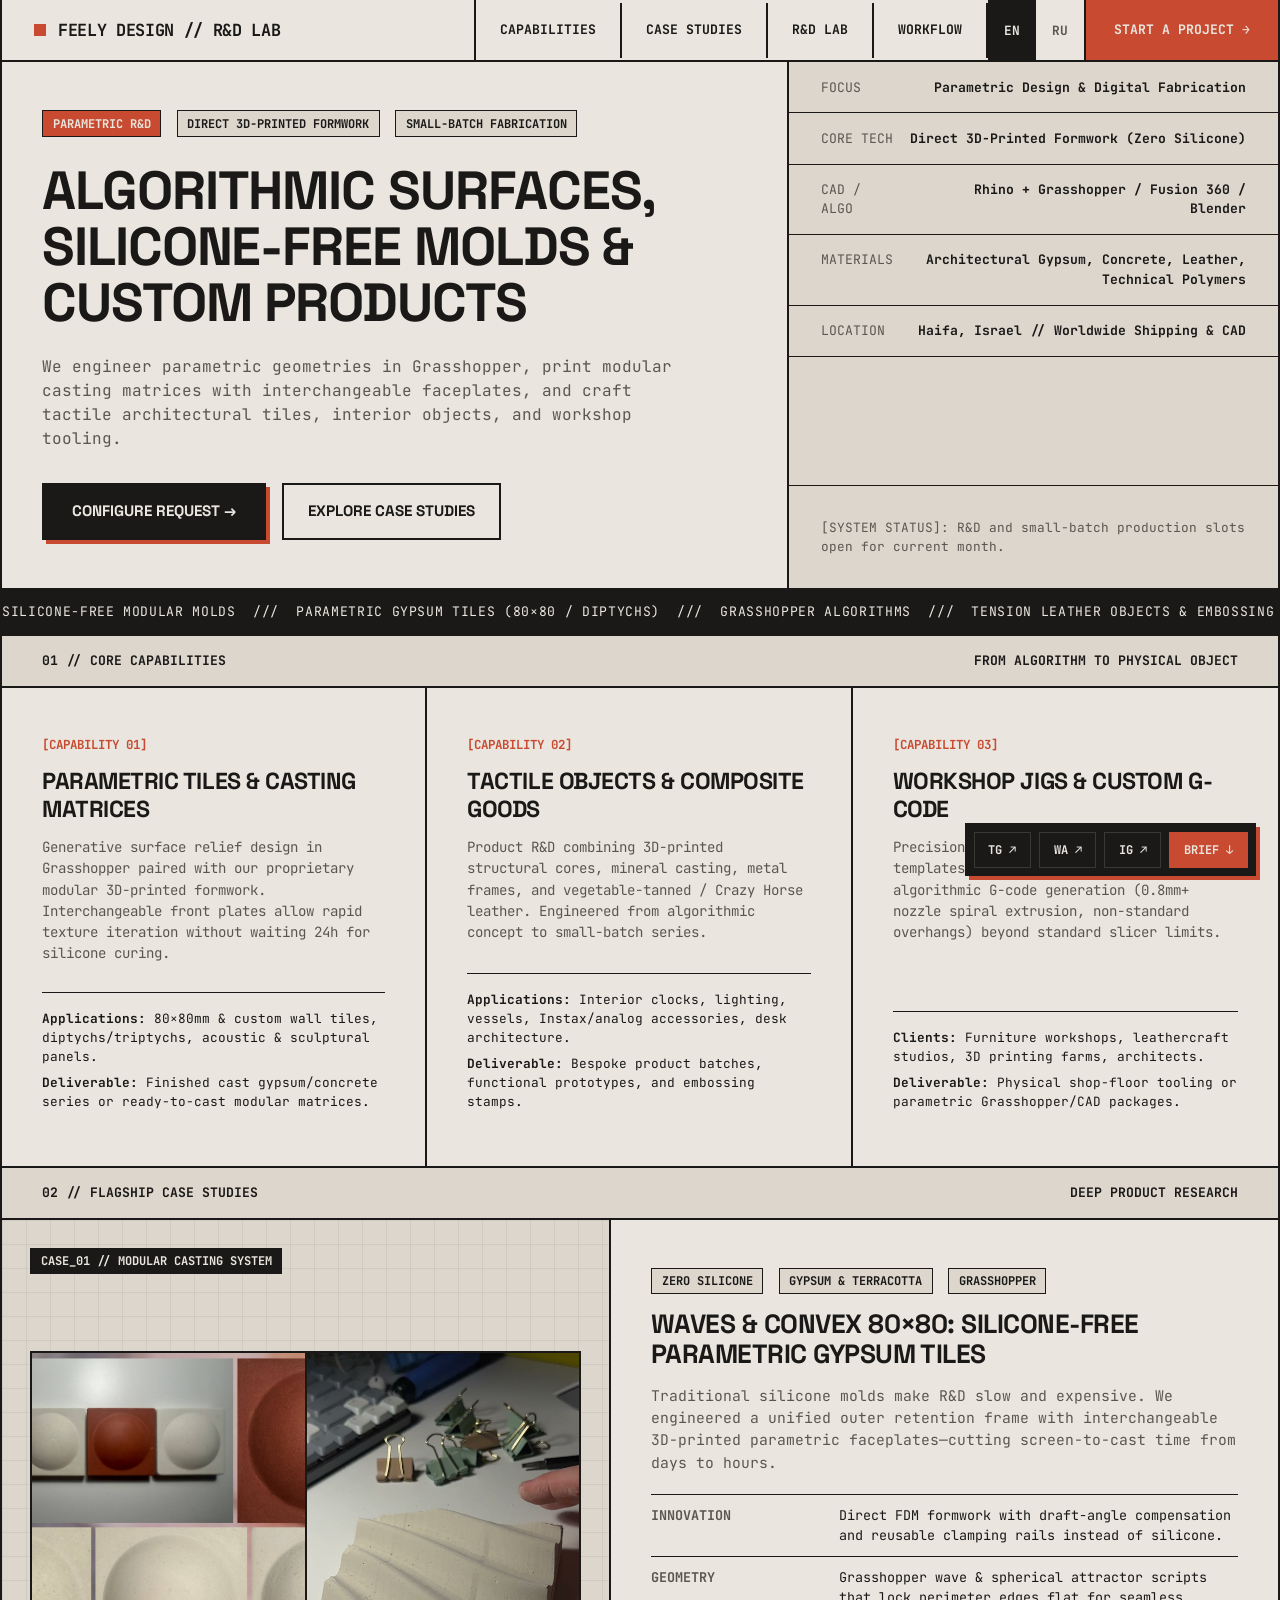
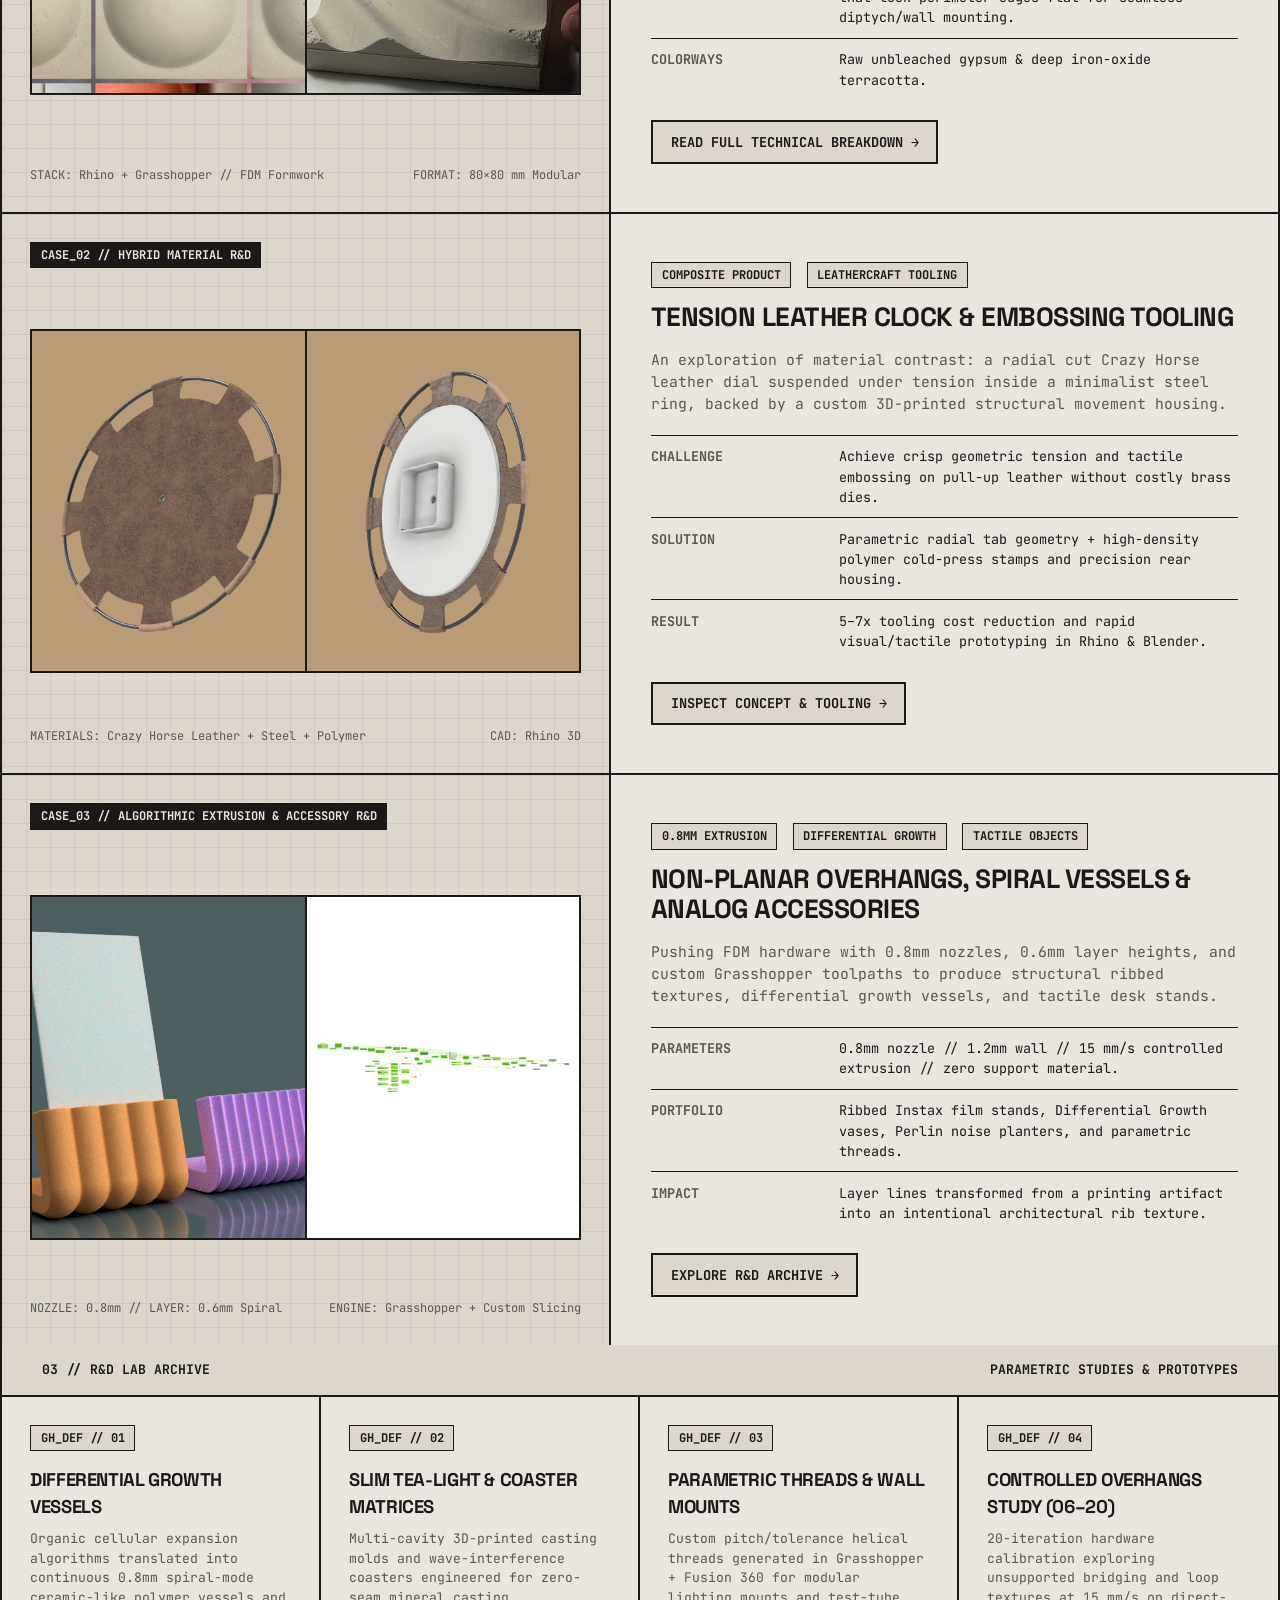
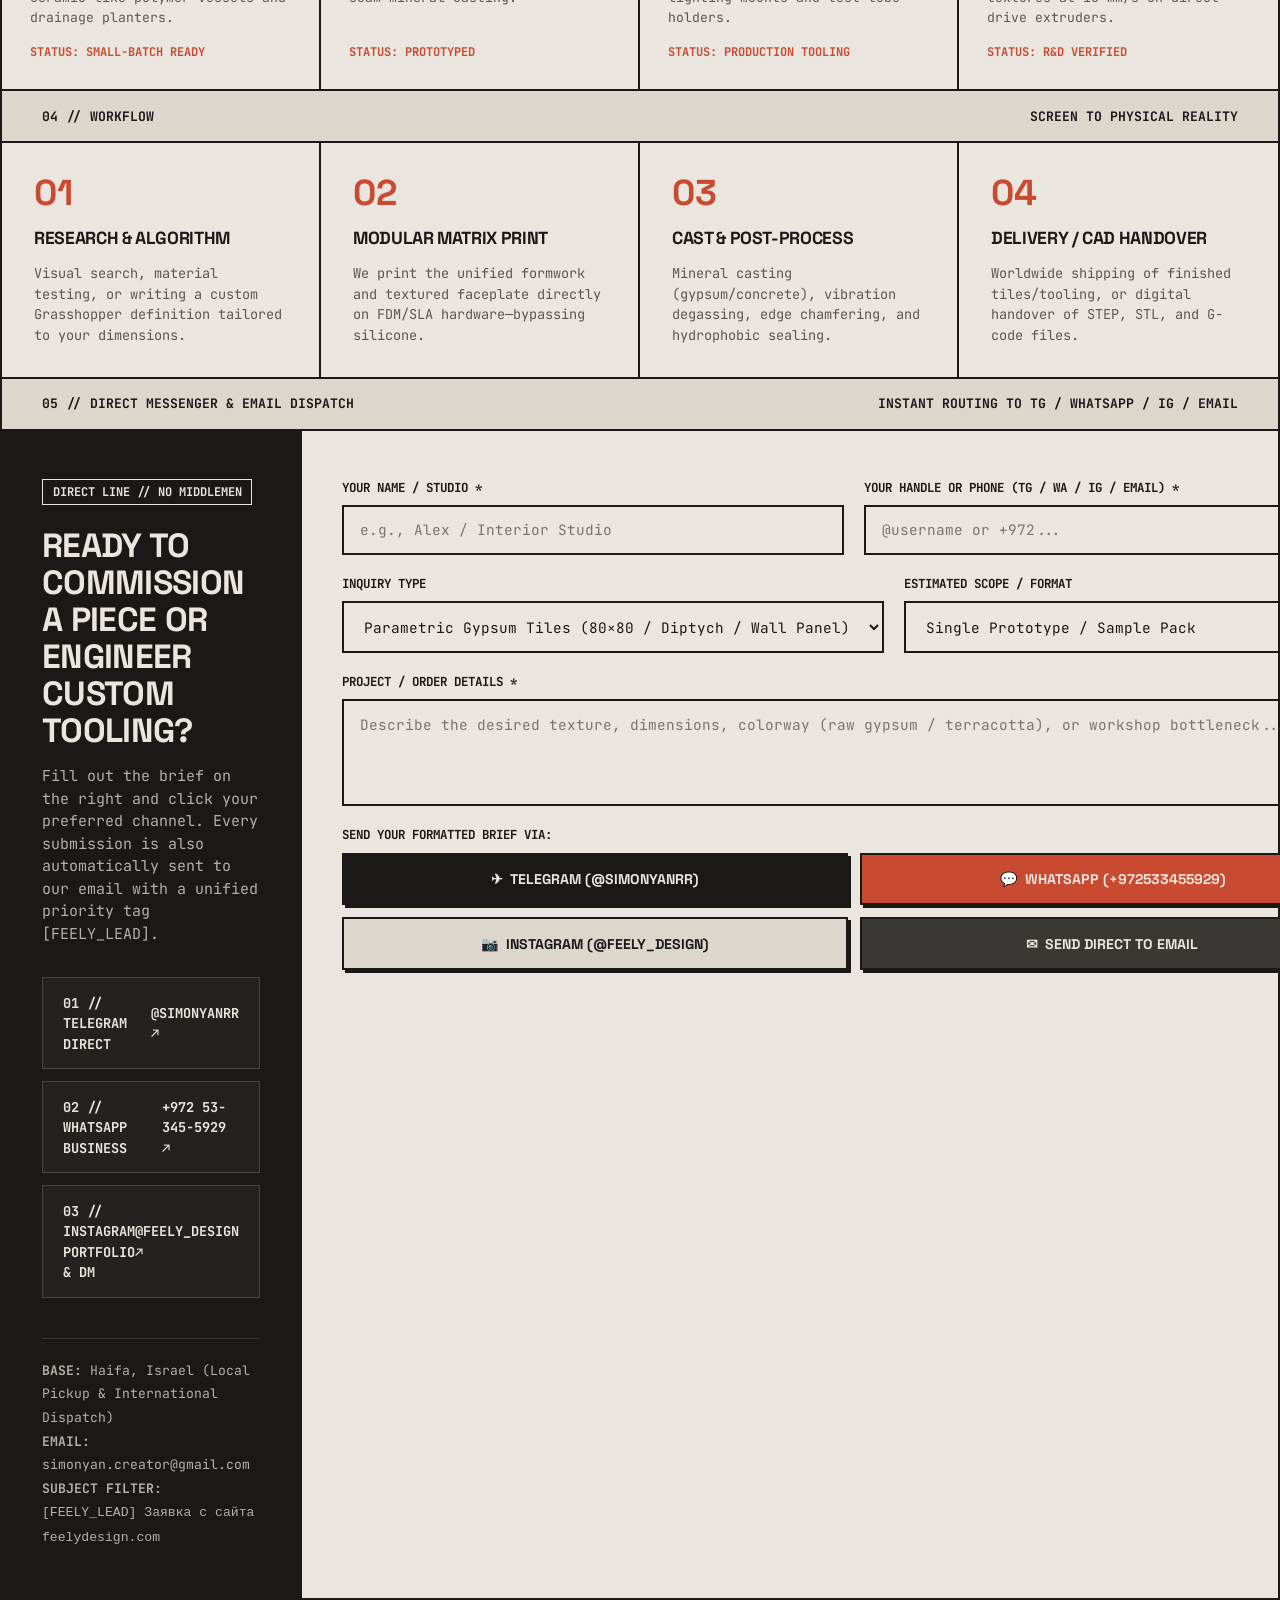
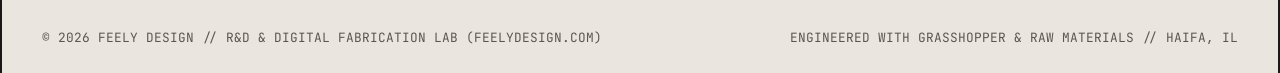
==== index.html @ bb5ecc6d "Deploy Feely Design multi-page portfolio and messenger/email lead system" ====
<!DOCTYPE html>
<html lang="en">
<head>
    <meta charset="UTF-8">
    <meta name="viewport" content="width=device-width, initial-scale=1.0">
    <title>FEELY DESIGN // PARAMETRIC R&D, TILES & DIGITAL FABRICATION</title>
    <meta name="description" content="Feely Design R&D Lab: Parametric gypsum tiles, direct 3D-printed casting molds (silicone-free), custom workshop tooling, and composite interior objects.">
    <link rel="preconnect" href="https://fonts.googleapis.com">
    <link rel="preconnect" href="https://fonts.gstatic.com" crossorigin>
    <link href="https://fonts.googleapis.com/css2?family=JetBrains+Mono:ital,wght@0,400;0,700;1,400&family=Space+Grotesk:wght@500;700&display=swap" rel="stylesheet">
    <link rel="stylesheet" href="assets/css/style.css">
</head>
<body>

    <!-- HEADER -->
    <header>
        <a href="index.html" class="logo-block">
            <span class="logo-indicator"></span>
            <span>FEELY DESIGN // R&D LAB</span>
        </a>
        <nav>
            <a href="#services" data-i18n="nav_services">Capabilities</a>
            <a href="#cases" data-i18n="nav_cases">Case Studies</a>
            <a href="#archive" data-i18n="nav_archive">R&D Lab</a>
            <a href="#process" data-i18n="nav_process">Workflow</a>
        </nav>
        <div class="header-controls">
            <div class="lang-switch" aria-label="Language switcher">
                <button type="button" class="lang-btn active" data-lang="en">EN</button>
                <button type="button" class="lang-btn" data-lang="ru">RU</button>
            </div>
            <a href="#contact" class="cta-header" data-i18n="nav_cta">Start a Project →</a>
        </div>
    </header>

    <!-- HERO -->
    <section class="grid-row hero">
        <div class="hero-main pad-lg">
            <div>
                <span class="tag tag-accent" data-i18n="hero_tag1">Parametric R&D</span>
                <span class="tag" data-i18n="hero_tag2">Direct 3D-Printed Formwork</span>
                <span class="tag" data-i18n="hero_tag3">Small-Batch Fabrication</span>
                <h1 class="hero-title" data-i18n="hero_title">Algorithmic Surfaces, Silicone-Free Molds & Custom Products</h1>
                <p class="hero-sub" data-i18n="hero_sub">
                    We engineer parametric geometries in Grasshopper, print modular casting matrices with interchangeable faceplates, and craft tactile architectural tiles, interior objects, and workshop tooling.
                </p>
            </div>
            <div class="hero-actions">
                <a href="#contact" class="btn-primary" data-i18n="hero_btn_quote">Configure Request →</a>
                <a href="#cases" class="btn-secondary" data-i18n="hero_btn_cases">Explore Case Studies</a>
            </div>
        </div>

        <div class="hero-specs">
            <ul class="spec-list">
                <li>
                    <span data-i18n="spec_focus_k">Focus</span>
                    <span data-i18n="spec_focus_v">Parametric Design & Digital Fabrication</span>
                </li>
                <li>
                    <span data-i18n="spec_innov_k">Core Tech</span>
                    <span data-i18n="spec_innov_v">Direct 3D-Printed Formwork (Zero Silicone)</span>
                </li>
                <li>
                    <span data-i18n="spec_cad_k">CAD / Algo</span>
                    <span data-i18n="spec_cad_v">Rhino + Grasshopper / Fusion 360 / Blender</span>
                </li>
                <li>
                    <span data-i18n="spec_mat_k">Materials</span>
                    <span data-i18n="spec_mat_v">Architectural Gypsum, Concrete, Leather, Technical Polymers</span>
                </li>
                <li>
                    <span data-i18n="spec_loc_k">Location</span>
                    <span data-i18n="spec_loc_v">Haifa, Israel // Worldwide Shipping & CAD</span>
                </li>
            </ul>
            <div class="pad-md" style="font-size: 0.8rem; color: var(--text-muted); border-top: 1px solid var(--border-color);" data-i18n="status_line">
                [SYSTEM STATUS]: R&D and small-batch production slots open for current month.
            </div>
        </div>
    </section>

    <!-- MARQUEE -->
    <div class="marquee-wrapper">
        <div class="marquee-content">
            SILICONE-FREE MODULAR MOLDS &nbsp;///&nbsp; PARAMETRIC GYPSUM TILES (80×80 / DIPTYCHS) &nbsp;///&nbsp; GRASSHOPPER ALGORITHMS &nbsp;///&nbsp; TENSION LEATHER OBJECTS & EMBOSSING STAMPS &nbsp;///&nbsp; 0.8MM SPIRAL VASE EXTRUSION &nbsp;///&nbsp; WORKSHOP JIGS & TOOLING &nbsp;///&nbsp; SILICONE-FREE MODULAR MOLDS &nbsp;///&nbsp; PARAMETRIC GYPSUM TILES &nbsp;///&nbsp;
        </div>
    </div>

    <!-- SERVICES -->
    <div id="services" class="section-bar">
        <span data-i18n="sec_services_l">01 // Core Capabilities</span>
        <span data-i18n="sec_services_r">From Algorithm to Physical Object</span>
    </div>

    <section class="grid-row services-grid">
        <!-- Service 1 -->
        <div class="service-card pad-lg">
            <div>
                <span class="service-num">[CAPABILITY 01]</span>
                <h2 class="service-title" data-i18n="srv1_title">Parametric Tiles & Casting Matrices</h2>
                <p class="service-desc" data-i18n="srv1_desc">
                    Generative surface relief design in Grasshopper paired with our proprietary modular 3D-printed formwork. Interchangeable front plates allow rapid texture iteration without waiting 24h for silicone curing.
                </p>
            </div>
            <div class="service-meta">
                <div data-i18n="srv1_meta1"><strong>Applications:</strong> 80×80mm & custom wall tiles, diptychs/triptychs, acoustic & sculptural panels.</div>
                <div data-i18n="srv1_meta2"><strong>Deliverable:</strong> Finished cast gypsum/concrete series or ready-to-cast modular matrices.</div>
            </div>
        </div>

        <!-- Service 2 -->
        <div class="service-card pad-lg">
            <div>
                <span class="service-num">[CAPABILITY 02]</span>
                <h2 class="service-title" data-i18n="srv2_title">Tactile Objects & Composite Goods</h2>
                <p class="service-desc" data-i18n="srv2_desc">
                    Product R&D combining 3D-printed structural cores, mineral casting, metal frames, and vegetable-tanned / Crazy Horse leather. Engineered from algorithmic concept to small-batch series.
                </p>
            </div>
            <div class="service-meta">
                <div data-i18n="srv2_meta1"><strong>Applications:</strong> Interior clocks, lighting, vessels, Instax/analog accessories, desk architecture.</div>
                <div data-i18n="srv2_meta2"><strong>Deliverable:</strong> Bespoke product batches, functional prototypes, and embossing stamps.</div>
            </div>
        </div>

        <!-- Service 3 -->
        <div class="service-card pad-lg">
            <div>
                <span class="service-num">[CAPABILITY 03]</span>
                <h2 class="service-title" data-i18n="srv3_title">Workshop Jigs & Custom G-Code</h2>
                <p class="service-desc" data-i18n="srv3_desc">
                    Precision assembly jigs, snap-on drilling templates for cabinetry, and direct algorithmic G-code generation (0.8mm+ nozzle spiral extrusion, non-standard overhangs) beyond standard slicer limits.
                </p>
            </div>
            <div class="service-meta">
                <div data-i18n="srv3_meta1"><strong>Clients:</strong> Furniture workshops, leathercraft studios, 3D printing farms, architects.</div>
                <div data-i18n="srv3_meta2"><strong>Deliverable:</strong> Physical shop-floor tooling or parametric Grasshopper/CAD packages.</div>
            </div>
        </div>
    </section>

    <!-- CASES -->
    <div id="cases" class="section-bar">
        <span data-i18n="sec_cases_l">02 // Flagship Case Studies</span>
        <span data-i18n="sec_cases_r">Deep Product Research</span>
    </div>

    <section class="grid-row" style="border-bottom: none;">
        <!-- Case 1: Parametric Tiles -->
        <div class="grid-row case-item">
            <div class="case-visual">
                <div>
                    <span class="tag tag-dark" data-i18n="case1_tag">CASE_01 // MODULAR CASTING SYSTEM</span>
                </div>
                <a href="projects/parametric-tiles.html" class="case-img-frame" title="View Case Study">
                    <div class="case-img-grid-2">
                        <img src="assets/img/convex_collage.png" alt="Convex 80x80 Gypsum & Terracotta Tiles" loading="lazy">
                        <img src="assets/img/waves_result.jpg" alt="Waves Parametric Gypsum Tile & 3D Printed Mold" loading="lazy">
                    </div>
                </a>
                <div style="font-size: 0.75rem; color: var(--text-muted); display: flex; justify-content: space-between;">
                    <span>STACK: Rhino + Grasshopper // FDM Formwork</span>
                    <span>FORMAT: 80×80 mm Modular</span>
                </div>
            </div>
            <div class="case-info pad-lg">
                <div>
                    <span class="tag">Zero Silicone</span>
                    <span class="tag">Gypsum & Terracotta</span>
                    <span class="tag">Grasshopper</span>
                    <h3 class="case-title" data-i18n="case1_title">Waves & Convex 80×80: Silicone-Free Parametric Gypsum Tiles</h3>
                    <p style="color: var(--text-muted); font-size: 0.92rem;" data-i18n="case1_desc">
                        Traditional silicone molds make R&D slow and expensive. We engineered a unified outer retention frame with interchangeable 3D-printed parametric faceplates—cutting screen-to-cast time from days to hours.
                    </p>
                </div>
                <table class="case-table">
                    <tr>
                        <td data-i18n="case1_ch_k">Innovation</td>
                        <td data-i18n="case1_ch_v">Direct FDM formwork with draft-angle compensation and reusable clamping rails instead of silicone.</td>
                    </tr>
                    <tr>
                        <td data-i18n="case1_sol_k">Geometry</td>
                        <td data-i18n="case1_sol_v">Grasshopper wave & spherical attractor scripts that lock perimeter edges flat for seamless diptych/wall mounting.</td>
                    </tr>
                    <tr>
                        <td data-i18n="case1_imp_k">Colorways</td>
                        <td data-i18n="case1_imp_v">Raw unbleached gypsum & deep iron-oxide terracotta.</td>
                    </tr>
                </table>
                <a href="projects/parametric-tiles.html" class="case-link" data-i18n="case1_btn">Read Full Technical Breakdown →</a>
            </div>
        </div>

        <!-- Case 2: Leather Clock & Tooling -->
        <div class="grid-row case-item">
            <div class="case-visual">
                <div>
                    <span class="tag tag-dark" data-i18n="case2_tag">CASE_02 // HYBRID MATERIAL R&D</span>
                </div>
                <a href="projects/leather-clock.html" class="case-img-frame" title="View Case Study">
                    <div class="case-img-grid-2">
                        <img src="assets/img/leather_clock_front.png" alt="Tension Leather Clock Front Concept" loading="lazy">
                        <img src="assets/img/leather_clock_back.png" alt="Tension Leather Clock 3D Printed Housing" loading="lazy">
                    </div>
                </a>
                <div style="font-size: 0.75rem; color: var(--text-muted); display: flex; justify-content: space-between;">
                    <span>MATERIALS: Crazy Horse Leather + Steel + Polymer</span>
                    <span>CAD: Rhino 3D</span>
                </div>
            </div>
            <div class="case-info pad-lg">
                <div>
                    <span class="tag">Composite Product</span>
                    <span class="tag">Leathercraft Tooling</span>
                    <h3 class="case-title" data-i18n="case2_title">Tension Leather Clock & Embossing Tooling</h3>
                    <p style="color: var(--text-muted); font-size: 0.92rem;" data-i18n="case2_desc">
                        An exploration of material contrast: a radial cut Crazy Horse leather dial suspended under tension inside a minimalist steel ring, backed by a custom 3D-printed structural movement housing.
                    </p>
                </div>
                <table class="case-table">
                    <tr>
                        <td data-i18n="case2_ch_k">Challenge</td>
                        <td data-i18n="case2_ch_v">Achieve crisp geometric tension and tactile embossing on pull-up leather without costly brass dies.</td>
                    </tr>
                    <tr>
                        <td data-i18n="case2_sol_k">Solution</td>
                        <td data-i18n="case2_sol_v">Parametric radial tab geometry + high-density polymer cold-press stamps and precision rear housing.</td>
                    </tr>
                    <tr>
                        <td data-i18n="case2_imp_k">Result</td>
                        <td data-i18n="case2_imp_v">5–7x tooling cost reduction and rapid visual/tactile prototyping in Rhino & Blender.</td>
                    </tr>
                </table>
                <a href="projects/leather-clock.html" class="case-link" data-i18n="case2_btn">Inspect Concept & Tooling →</a>
            </div>
        </div>

        <!-- Case 3: Algorithmic Extrusion & Vessels -->
        <div class="grid-row case-item">
            <div class="case-visual">
                <div>
                    <span class="tag tag-dark" data-i18n="case3_tag">CASE_03 // ALGORITHMIC EXTRUSION & ACCESSORY R&D</span>
                </div>
                <a href="projects/digital-fabrication.html" class="case-img-frame" title="View Case Study">
                    <div class="case-img-grid-2">
                        <img src="assets/img/instax_stand.png" alt="Ribbed Tactile Instax Stand" loading="lazy">
                        <img src="assets/img/gh_algorithm.png" alt="Grasshopper Surface Deformation Algorithm" loading="lazy" style="object-fit: contain; background: #fff; padding: 0.5rem;">
                    </div>
                </a>
                <div style="font-size: 0.75rem; color: var(--text-muted); display: flex; justify-content: space-between;">
                    <span>NOZZLE: 0.8mm // LAYER: 0.6mm Spiral</span>
                    <span>ENGINE: Grasshopper + Custom Slicing</span>
                </div>
            </div>
            <div class="case-info pad-lg">
                <div>
                    <span class="tag">0.8mm Extrusion</span>
                    <span class="tag">Differential Growth</span>
                    <span class="tag">Tactile Objects</span>
                    <h3 class="case-title" data-i18n="case3_title">Non-Planar Overhangs, Spiral Vessels & Analog Accessories</h3>
                    <p style="color: var(--text-muted); font-size: 0.92rem;" data-i18n="case3_desc">
                        Pushing FDM hardware with 0.8mm nozzles, 0.6mm layer heights, and custom Grasshopper toolpaths to produce structural ribbed textures, differential growth vessels, and tactile desk stands.
                    </p>
                </div>
                <table class="case-table">
                    <tr>
                        <td data-i18n="case3_ch_k">Parameters</td>
                        <td data-i18n="case3_ch_v">0.8mm nozzle // 1.2mm wall // 15 mm/s controlled extrusion // zero support material.</td>
                    </tr>
                    <tr>
                        <td data-i18n="case3_sol_k">Portfolio</td>
                        <td data-i18n="case3_sol_v">Ribbed Instax film stands, Differential Growth vases, Perlin noise planters, and parametric threads.</td>
                    </tr>
                    <tr>
                        <td data-i18n="case3_imp_k">Impact</td>
                        <td data-i18n="case3_imp_v">Layer lines transformed from a printing artifact into an intentional architectural rib texture.</td>
                    </tr>
                </table>
                <a href="projects/digital-fabrication.html" class="case-link" data-i18n="case3_btn">Explore R&D Archive →</a>
            </div>
        </div>
    </section>

    <!-- R&D ARCHIVE MINI-GRID -->
    <div id="archive" class="section-bar">
        <span data-i18n="sec_archive_l">03 // R&D Lab Archive</span>
        <span data-i18n="sec_archive_r">Parametric Studies & Prototypes</span>
    </div>

    <section class="grid-row archive-grid">
        <div class="archive-card">
            <div>
                <span class="tag">GH_DEF // 01</span>
                <h4>Differential Growth Vessels</h4>
                <p>Organic cellular expansion algorithms translated into continuous 0.8mm spiral-mode ceramic-like polymer vessels and drainage planters.</p>
            </div>
            <div style="font-size: 0.75rem; font-weight: 700; color: var(--accent);">STATUS: SMALL-BATCH READY</div>
        </div>
        <div class="archive-card">
            <div>
                <span class="tag">GH_DEF // 02</span>
                <h4>Slim Tea-Light & Coaster Matrices</h4>
                <p>Multi-cavity 3D-printed casting molds and wave-interference coasters engineered for zero-seam mineral casting.</p>
            </div>
            <div style="font-size: 0.75rem; font-weight: 700; color: var(--accent);">STATUS: PROTOTYPED</div>
        </div>
        <div class="archive-card">
            <div>
                <span class="tag">GH_DEF // 03</span>
                <h4>Parametric Threads & Wall Mounts</h4>
                <p>Custom pitch/tolerance helical threads generated in Grasshopper + Fusion 360 for modular lighting mounts and test-tube holders.</p>
            </div>
            <div style="font-size: 0.75rem; font-weight: 700; color: var(--accent);">STATUS: PRODUCTION TOOLING</div>
        </div>
        <div class="archive-card">
            <div>
                <span class="tag">GH_DEF // 04</span>
                <h4>Controlled Overhangs Study (06–20)</h4>
                <p>20-iteration hardware calibration exploring unsupported bridging and loop textures at 15 mm/s on direct-drive extruders.</p>
            </div>
            <div style="font-size: 0.75rem; font-weight: 700; color: var(--accent);">STATUS: R&D VERIFIED</div>
        </div>
    </section>

    <!-- PROCESS -->
    <div id="process" class="section-bar">
        <span data-i18n="sec_process_l">04 // Workflow</span>
        <span data-i18n="sec_process_r">Screen to Physical Reality</span>
    </div>

    <section class="grid-row process-grid">
        <div class="process-step">
            <div class="step-num">01</div>
            <h3 style="margin-bottom: 0.75rem;" data-i18n="step1_t">Research & Algorithm</h3>
            <p style="font-size: 0.85rem; color: var(--text-muted);" data-i18n="step1_d">
                Visual search, material testing, or writing a custom Grasshopper definition tailored to your dimensions.
            </p>
        </div>
        <div class="process-step">
            <div class="step-num">02</div>
            <h3 style="margin-bottom: 0.75rem;" data-i18n="step2_t">Modular Matrix Print</h3>
            <p style="font-size: 0.85rem; color: var(--text-muted);" data-i18n="step2_d">
                We print the unified formwork and textured faceplate directly on FDM/SLA hardware—bypassing silicone.
            </p>
        </div>
        <div class="process-step">
            <div class="step-num">03</div>
            <h3 style="margin-bottom: 0.75rem;" data-i18n="step3_t">Cast & Post-Process</h3>
            <p style="font-size: 0.85rem; color: var(--text-muted);" data-i18n="step3_d">
                Mineral casting (gypsum/concrete), vibration degassing, edge chamfering, and hydrophobic sealing.
            </p>
        </div>
        <div class="process-step">
            <div class="step-num">04</div>
            <h3 style="margin-bottom: 0.75rem;" data-i18n="step4_t">Delivery / CAD Handover</h3>
            <p style="font-size: 0.85rem; color: var(--text-muted);" data-i18n="step4_d">
                Worldwide shipping of finished tiles/tooling, or digital handover of STEP, STL, and G-code files.
            </p>
        </div>
    </section>

    <!-- CONTACT & MESSENGER DISPATCH -->
    <div id="contact" class="section-bar">
        <span data-i18n="sec_contact_l">05 // Direct Messenger Dispatch & Inquiry</span>
        <span data-i18n="sec_contact_r">Instant routing to TG / WhatsApp / IG</span>
    </div>

    <section class="grid-row contact-section">
        <div class="contact-info pad-lg">
            <div>
                <span class="tag" style="background: transparent; color: var(--bg-primary); border-color: var(--bg-primary);">Direct Line // No Middlemen</span>
                <h2 style="font-size: 2.1rem; margin-top: 1rem; line-height: 1.1;" data-i18n="contact_title">Ready to commission a piece or engineer custom tooling?</h2>
                <p data-i18n="contact_sub">
                    Fill out the brief on the right and click your preferred messenger. The site will automatically format your project specs and open a direct chat with us—zero waiting, zero lost emails.
                </p>

                <div class="direct-channels">
                    <a href="https://t.me/simonyanrr" data-channel-link="tg" target="_blank" rel="noopener" class="channel-btn">
                        <span>01 // TELEGRAM DIRECT</span>
                        <span>@SIMONYANRR ↗</span>
                    </a>
                    <a href="https://wa.me/972533455929" data-channel-link="wa" target="_blank" rel="noopener" class="channel-btn">
                        <span>02 // WHATSAPP BUSINESS</span>
                        <span>+972 53-345-5929 ↗</span>
                    </a>
                    <a href="https://instagram.com/feely_design" data-channel-link="ig" target="_blank" rel="noopener" class="channel-btn">
                        <span>03 // INSTAGRAM PORTFOLIO & DM</span>
                        <span>@FEELY_DESIGN ↗</span>
                    </a>
                </div>
            </div>

            <div style="margin-top: 2.5rem; font-size: 0.82rem; line-height: 1.8; color: #B5B0A8; border-top: 1px solid #3A3835; padding-top: 1.25rem;">
                <div><strong>BASE:</strong> Haifa, Israel (Local Pickup & International Dispatch)</div>
                <div><strong>EMAIL:</strong> <a href="mailto:simonyan.creator@gmail.com?subject=%5BFEELY_LEAD%5D%20%D0%97%D0%B0%D1%8F%D0%B2%D0%BA%D0%B0%20%D1%81%20%D1%81%D0%B0%D0%B9%D1%82%D0%B0%20feelydesign.com" data-channel-link="email"><span class="email-val">simonyan.creator@gmail.com</span></a></div>
                <div><strong>SUBJECT FILTER:</strong> <code>[FEELY_LEAD] Заявка с сайта feelydesign.com</code></div>
            </div>
        </div>

        <div class="pad-lg">
            <form id="inquiry-form" action="https://formsubmit.co/simonyan.creator@gmail.com" method="POST" onsubmit="return false;">
                <input type="hidden" name="_subject" value="[FEELY_LEAD] Заявка с сайта feelydesign.com">
                <input type="hidden" name="_captcha" value="false">
                <input type="hidden" name="_template" value="table">
                <div class="form-row-2">
                    <div class="form-group">
                        <label for="name" data-i18n="form_name">Your Name / Studio *</label>
                        <input type="text" id="name" name="name" required placeholder="e.g., Alex / Interior Studio">
                    </div>
                    <div class="form-group">
                        <label for="contact-method" data-i18n="form_contact">Your Handle or Phone (TG / WA / IG / Email) *</label>
                        <input type="text" id="contact-method" name="contact" required placeholder="@username or +972...">
                    </div>
                </div>

                <div class="form-row-2">
                    <div class="form-group">
                        <label for="task-type" data-i18n="form_cat">Inquiry Type</label>
                        <select id="task-type" name="task_type">
                            <option value="tiles">Parametric Gypsum Tiles (80×80 / Diptych / Wall Panel)</option>
                            <option value="molds">Custom 3D-Printed Casting Matrices (Silicone-Free)</option>
                            <option value="objects">Interior Objects (Leather Clock / Vessels / Stands)</option>
                            <option value="tooling">Workshop Jigs, Templates & Leather Stamps</option>
                            <option value="cad">Parametric CAD (Grasshopper / Fusion 360 / G-Code)</option>
                        </select>
                    </div>
                    <div class="form-group">
                        <label for="task-scale" data-i18n="form_scale">Estimated Scope / Format</label>
                        <select id="task-scale" name="task_scale">
                            <option value="prototype">Single Prototype / Sample Pack</option>
                            <option value="small_batch">Small Batch (5–50 units / Diptych / Triptych)</option>
                            <option value="custom_rd">Full R&D + Custom Mold / Tooling Package</option>
                            <option value="consultation">Unsure — Need Engineering Consultation</option>
                        </select>
                    </div>
                </div>

                <div class="form-group">
                    <label for="message" data-i18n="form_msg">Project / Order Details *</label>
                    <textarea id="message" name="message" rows="4" required placeholder="Describe the desired texture, dimensions, colorway (raw gypsum / terracotta), or workshop bottleneck..."></textarea>
                </div>

                <div>
                    <label data-i18n="dispatch_label" style="display: block; margin-bottom: 0.5rem;">Send your formatted brief via:</label>
                    <div class="dispatch-bar">
                        <button type="button" class="btn-dispatch tg" data-dispatch="tg">
                            <span>✈</span> <span data-i18n="btn_tg">Telegram (@simonyanrr)</span>
                        </button>
                        <button type="button" class="btn-dispatch wa" data-dispatch="wa">
                            <span>💬</span> <span data-i18n="btn_wa">WhatsApp (+972533455929)</span>
                        </button>
                        <button type="button" class="btn-dispatch ig" data-dispatch="ig">
                            <span>📷</span> <span data-i18n="btn_ig">Instagram (@feely_design)</span>
                        </button>
                        <button type="button" class="btn-dispatch email" data-dispatch="email">
                            <span>✉</span> <span data-i18n="btn_email">Send Direct to Email</span>
                        </button>
                    </div>
                </div>

                <div id="dispatch-status" class="dispatch-status"></div>
            </form>
        </div>
    </section>

    <!-- FLOATING QUICK CONTACT DOCK -->
    <div class="floating-dock" aria-label="Quick Contact">
        <a href="#" data-channel-link="tg" target="_blank" rel="noopener" class="dock-item">TG ↗</a>
        <a href="#" data-channel-link="wa" target="_blank" rel="noopener" class="dock-item">WA ↗</a>
        <a href="#" data-channel-link="ig" target="_blank" rel="noopener" class="dock-item">IG ↗</a>
        <a href="#contact" class="dock-item" style="background: var(--accent); border-color: var(--accent);">BRIEF ↓</a>
    </div>

    <!-- FOOTER -->
    <footer>
        <div>© 2026 FEELY DESIGN // R&D & DIGITAL FABRICATION LAB (FEELYDESIGN.COM)</div>
        <div>ENGINEERED WITH GRASSHOPPER & RAW MATERIALS // HAIFA, IL</div>
    </footer>

    <script src="assets/js/main.js"></script>
</body>
</html>
---- assets/css/style.css ----
:root {
    --bg-primary: #EAE6DF;       /* Raw gypsum / unbleached paper */
    --bg-secondary: #DCD6CD;     /* Raw concrete */
    --bg-card: #E2DDD5;
    --bg-dark: #1A1918;          /* Cast iron / charcoal */
    --text-main: #1A1918;
    --text-muted: #5A5751;
    --accent: #C84B31;           /* Industrial terracotta / red oxide */
    --accent-hover: #A83820;
    --border-color: #1A1918;
    --border-width: 2px;
    --whatsapp: #1E7E34;
    --telegram: #006699;
    --instagram: #9B287B;
}

* {
    box-sizing: border-box;
    margin: 0;
    padding: 0;
}

html {
    scroll-behavior: smooth;
}

body {
    background-color: var(--bg-primary);
    color: var(--text-main);
    font-family: 'JetBrains Mono', monospace;
    line-height: 1.5;
    font-size: 15px;
    overflow-x: hidden;
    border-left: var(--border-width) solid var(--border-color);
    border-right: var(--border-width) solid var(--border-color);
    max-width: 1440px;
    margin: 0 auto;
}

h1, h2, h3, h4, .font-display {
    font-family: 'Space Grotesk', sans-serif;
    text-transform: uppercase;
    letter-spacing: -0.02em;
}

a {
    color: inherit;
    text-decoration: none;
}

img {
    max-width: 100%;
    display: block;
}

/* Grid & Spacing Utilities */
.grid-row {
    display: grid;
    border-bottom: var(--border-width) solid var(--border-color);
}

.pad-lg { padding: 3rem 2.5rem; }
.pad-md { padding: 2rem; }
.pad-sm { padding: 1rem 1.5rem; }

.tag {
    display: inline-block;
    border: 1px solid var(--border-color);
    padding: 0.2rem 0.6rem;
    font-size: 0.75rem;
    text-transform: uppercase;
    background: var(--bg-secondary);
    margin-right: 0.4rem;
    margin-bottom: 0.4rem;
    font-weight: 700;
}

.tag-accent {
    background: var(--accent);
    color: var(--bg-primary);
    border-color: var(--border-color);
}

.tag-dark {
    background: var(--bg-dark);
    color: var(--bg-primary);
}

/* HEADER */
header {
    display: grid;
    grid-template-columns: 1fr auto auto;
    border-bottom: var(--border-width) solid var(--border-color);
    position: sticky;
    top: 0;
    background: var(--bg-primary);
    z-index: 100;
}

.logo-block {
    padding: 1.1rem 2rem;
    font-weight: 700;
    font-size: 1.05rem;
    display: flex;
    align-items: center;
    gap: 0.75rem;
    border-right: var(--border-width) solid var(--border-color);
    letter-spacing: -0.02em;
}

.logo-indicator {
    width: 12px;
    height: 12px;
    background-color: var(--accent);
    display: inline-block;
    flex-shrink: 0;
}

nav {
    display: flex;
    align-items: center;
}

nav a {
    padding: 1.1rem 1.5rem;
    border-right: var(--border-width) solid var(--border-color);
    font-size: 0.82rem;
    text-transform: uppercase;
    transition: background 0.15s ease, color 0.15s ease;
    font-weight: 700;
}

nav a:hover, nav a.active {
    background-color: var(--bg-secondary);
}

.header-controls {
    display: flex;
    align-items: center;
}

.lang-switch {
    display: flex;
    border-right: var(--border-width) solid var(--border-color);
    height: 100%;
}

.lang-btn {
    background: transparent;
    border: none;
    padding: 0 1rem;
    font-family: 'JetBrains Mono', monospace;
    font-size: 0.8rem;
    font-weight: 700;
    cursor: pointer;
    color: var(--text-muted);
    transition: all 0.15s;
}

.lang-btn.active {
    background: var(--bg-dark);
    color: var(--bg-primary);
}

.cta-header {
    background-color: var(--accent);
    color: var(--bg-primary) !important;
    font-weight: 700;
    padding: 1.1rem 1.75rem;
    font-size: 0.82rem;
    text-transform: uppercase;
    display: flex;
    align-items: center;
    height: 100%;
    transition: background 0.15s ease;
}

.cta-header:hover {
    background-color: var(--bg-dark) !important;
}

/* HERO SECTION */
.hero {
    grid-template-columns: 1.85fr 1.15fr;
}

.hero-main {
    border-right: var(--border-width) solid var(--border-color);
    display: flex;
    flex-direction: column;
    justify-content: space-between;
}

.hero-title {
    font-size: clamp(2.1rem, 4.2vw, 3.75rem);
    line-height: 1.04;
    margin: 1.25rem 0 1.5rem 0;
}

.hero-sub {
    font-size: 1rem;
    color: var(--text-muted);
    max-width: 64ch;
    margin-bottom: 2rem;
}

.hero-actions {
    display: flex;
    flex-wrap: wrap;
    gap: 1rem;
    align-items: center;
}

.hero-specs {
    background-color: var(--bg-secondary);
    display: flex;
    flex-direction: column;
    justify-content: space-between;
}

.spec-list {
    list-style: none;
}

.spec-list li {
    padding: 0.95rem 2rem;
    border-bottom: 1px solid var(--border-color);
    display: flex;
    justify-content: space-between;
    gap: 1rem;
    font-size: 0.82rem;
}

.spec-list li span:first-child {
    color: var(--text-muted);
    text-transform: uppercase;
}

.spec-list li span:last-child {
    font-weight: 700;
    text-align: right;
}

/* BUTTONS */
.btn-primary {
    display: inline-flex;
    align-items: center;
    gap: 0.5rem;
    background-color: var(--bg-dark);
    color: var(--bg-primary);
    border: var(--border-width) solid var(--border-color);
    padding: 0.95rem 1.75rem;
    font-family: 'Space Grotesk', sans-serif;
    font-weight: 700;
    font-size: 0.95rem;
    text-transform: uppercase;
    box-shadow: 4px 4px 0px var(--accent);
    transition: all 0.15s;
    cursor: pointer;
}

.btn-primary:hover {
    background-color: var(--accent);
    box-shadow: 4px 4px 0px var(--border-color);
    transform: translate(-1px, -1px);
}

.btn-secondary {
    display: inline-flex;
    align-items: center;
    gap: 0.5rem;
    background-color: transparent;
    color: var(--text-main);
    border: var(--border-width) solid var(--border-color);
    padding: 0.95rem 1.5rem;
    font-family: 'Space Grotesk', sans-serif;
    font-weight: 700;
    font-size: 0.95rem;
    text-transform: uppercase;
    transition: all 0.15s;
    cursor: pointer;
}

.btn-secondary:hover {
    background-color: var(--bg-secondary);
    box-shadow: 4px 4px 0px var(--border-color);
}

/* MARQUEE / TICKER */
.marquee-wrapper {
    border-bottom: var(--border-width) solid var(--border-color);
    background-color: var(--bg-dark);
    color: var(--bg-primary);
    overflow: hidden;
    white-space: nowrap;
    padding: 0.75rem 0;
    font-size: 0.82rem;
    text-transform: uppercase;
    letter-spacing: 0.05em;
}

.marquee-content {
    display: inline-block;
    animation: marquee 28s linear infinite;
}

@keyframes marquee {
    0% { transform: translateX(0); }
    100% { transform: translateX(-50%); }
}

/* SECTION HEADER */
.section-bar {
    display: flex;
    justify-content: space-between;
    align-items: center;
    background-color: var(--bg-secondary);
    padding: 0.95rem 2.5rem;
    border-bottom: var(--border-width) solid var(--border-color);
    font-size: 0.82rem;
    text-transform: uppercase;
    font-weight: 700;
}

/* SERVICES (3 COLUMNS) */
.services-grid {
    grid-template-columns: repeat(3, 1fr);
}

.service-card {
    border-right: var(--border-width) solid var(--border-color);
    display: flex;
    flex-direction: column;
    justify-content: space-between;
    transition: background-color 0.2s;
}

.service-card:last-child {
    border-right: none;
}

.service-card:hover {
    background-color: var(--bg-card);
}

.service-num {
    font-size: 0.78rem;
    color: var(--accent);
    font-weight: 700;
    margin-bottom: 0.85rem;
    display: block;
}

.service-title {
    font-size: 1.45rem;
    margin-bottom: 0.85rem;
    line-height: 1.2;
}

.service-desc {
    color: var(--text-muted);
    font-size: 0.88rem;
    margin-bottom: 1.75rem;
}

.service-meta {
    border-top: 1px solid var(--border-color);
    padding-top: 1rem;
    font-size: 0.8rem;
}

.service-meta div {
    margin-bottom: 0.4rem;
}

/* CASES / PORTFOLIO */
.case-item {
    grid-template-columns: 1.05fr 1.15fr;
    border-bottom: var(--border-width) solid var(--border-color);
}

.case-item:last-child {
    border-bottom: none;
}

.case-visual {
    background-color: var(--bg-secondary);
    border-right: var(--border-width) solid var(--border-color);
    min-height: 400px;
    display: flex;
    flex-direction: column;
    justify-content: space-between;
    padding: 1.75rem;
    position: relative;
    background-image: 
        linear-gradient(to right, rgba(26,25,24,0.06) 1px, transparent 1px),
        linear-gradient(to bottom, rgba(26,25,24,0.06) 1px, transparent 1px);
    background-size: 24px 24px;
}

.case-img-frame {
    border: var(--border-width) solid var(--border-color);
    background: var(--bg-dark);
    margin: 0.85rem 0;
    overflow: hidden;
    position: relative;
    aspect-ratio: 16 / 10;
    display: flex;
    align-items: center;
    justify-content: center;
}

.case-img-frame img {
    width: 100%;
    height: 100%;
    object-fit: cover;
    transition: transform 0.35s ease;
}

.case-item:hover .case-img-frame img {
    transform: scale(1.03);
}

.case-img-grid-2 {
    display: grid;
    grid-template-columns: 1fr 1fr;
    gap: 2px;
    background: var(--border-color);
    width: 100%;
    height: 100%;
}

.case-img-grid-2 img {
    width: 100%;
    height: 100%;
    object-fit: cover;
}

.case-info {
    display: flex;
    flex-direction: column;
    justify-content: space-between;
}

.case-title {
    font-size: 1.65rem;
    margin: 0.5rem 0 1rem 0;
    line-height: 1.15;
}

.case-table {
    width: 100%;
    border-collapse: collapse;
    margin: 1.25rem 0;
    font-size: 0.84rem;
}

.case-table td {
    padding: 0.65rem 0;
    border-top: 1px solid var(--border-color);
    vertical-align: top;
}

.case-table td:first-child {
    width: 32%;
    color: var(--text-muted);
    font-weight: 700;
    text-transform: uppercase;
}

.case-link {
    display: inline-flex;
    align-items: center;
    gap: 0.5rem;
    font-weight: 700;
    font-size: 0.85rem;
    text-transform: uppercase;
    padding: 0.6rem 1.1rem;
    border: var(--border-width) solid var(--border-color);
    background: var(--bg-secondary);
    align-self: flex-start;
    transition: all 0.15s;
}

.case-link:hover {
    background: var(--bg-dark);
    color: var(--bg-primary);
    box-shadow: 3px 3px 0px var(--accent);
}

/* R&D ARCHIVE MINI-GRID */
.archive-grid {
    grid-template-columns: repeat(4, 1fr);
}

.archive-card {
    border-right: var(--border-width) solid var(--border-color);
    padding: 1.75rem;
    display: flex;
    flex-direction: column;
    justify-content: space-between;
    background: var(--bg-primary);
    transition: background 0.15s;
}

.archive-card:last-child {
    border-right: none;
}

.archive-card:hover {
    background: var(--bg-card);
}

.archive-card h4 {
    font-size: 1.15rem;
    margin: 0.5rem 0;
}

.archive-card p {
    font-size: 0.82rem;
    color: var(--text-muted);
    margin-bottom: 1rem;
}

/* PROCESS */
.process-grid {
    grid-template-columns: repeat(4, 1fr);
}

.process-step {
    border-right: var(--border-width) solid var(--border-color);
    padding: 2rem;
}

.process-step:last-child {
    border-right: none;
}

.step-num {
    font-family: 'Space Grotesk', sans-serif;
    font-size: 2.25rem;
    font-weight: 700;
    line-height: 1;
    margin-bottom: 0.85rem;
    color: var(--accent);
}

/* CONTACT & MESSENGER DISPATCH */
.contact-section {
    grid-template-columns: 1fr 1.25fr;
}

.contact-info {
    border-right: var(--border-width) solid var(--border-color);
    background-color: var(--bg-dark);
    color: var(--bg-primary);
    display: flex;
    flex-direction: column;
    justify-content: space-between;
}

.contact-info p {
    color: #B5B0A8;
    margin-top: 1rem;
    max-width: 45ch;
}

.direct-channels {
    display: grid;
    grid-template-columns: 1fr;
    gap: 0.75rem;
    margin-top: 2rem;
}

.channel-btn {
    display: flex;
    justify-content: space-between;
    align-items: center;
    padding: 0.9rem 1.25rem;
    border: 1px solid #4A4742;
    background: #242220;
    color: var(--bg-primary);
    font-size: 0.85rem;
    font-weight: 700;
    text-transform: uppercase;
    transition: all 0.15s;
}

.channel-btn:hover {
    border-color: var(--accent);
    background: var(--accent);
    color: var(--bg-primary);
    transform: translateX(4px);
}

/* FORM */
form {
    display: flex;
    flex-direction: column;
    gap: 1.25rem;
}

.form-row-2 {
    display: grid;
    grid-template-columns: 1fr 1fr;
    gap: 1.25rem;
}

.form-group {
    display: flex;
    flex-direction: column;
    gap: 0.45rem;
}

label {
    font-size: 0.78rem;
    text-transform: uppercase;
    font-weight: 700;
}

input, select, textarea {
    background-color: transparent;
    border: var(--border-width) solid var(--border-color);
    padding: 0.85rem 1rem;
    font-family: 'JetBrains Mono', monospace;
    font-size: 0.9rem;
    color: var(--text-main);
    border-radius: 0;
    outline: none;
    transition: background-color 0.15s;
}

input:focus, select:focus, textarea:focus {
    background-color: var(--bg-secondary);
}

.dispatch-bar {
    display: grid;
    grid-template-columns: repeat(2, 1fr);
    gap: 0.75rem;
    margin-top: 0.5rem;
}

.btn-dispatch {
    border: var(--border-width) solid var(--border-color);
    padding: 0.95rem 0.75rem;
    font-family: 'Space Grotesk', sans-serif;
    font-size: 0.88rem;
    font-weight: 700;
    text-transform: uppercase;
    cursor: pointer;
    transition: all 0.15s;
    box-shadow: 3px 3px 0px var(--border-color);
    display: flex;
    align-items: center;
    justify-content: center;
    gap: 0.45rem;
    color: var(--bg-primary);
}

.btn-dispatch:hover {
    transform: translate(-2px, -2px);
    box-shadow: 5px 5px 0px var(--border-color);
}

.btn-dispatch.tg { background-color: var(--bg-dark); }
.btn-dispatch.tg:hover { background-color: var(--telegram); }

.btn-dispatch.wa { background-color: var(--accent); }
.btn-dispatch.wa:hover { background-color: var(--whatsapp); }

.btn-dispatch.ig { background-color: var(--bg-secondary); color: var(--text-main); }
.btn-dispatch.ig:hover { background-color: var(--instagram); color: var(--bg-primary); }

.btn-dispatch.email { background-color: #3A3835; color: var(--bg-primary); }
.btn-dispatch.email:hover { background-color: var(--accent); color: var(--bg-primary); }

.dispatch-status {
    font-size: 0.8rem;
    padding: 0.75rem 1rem;
    background: var(--bg-secondary);
    border-left: 4px solid var(--accent);
    display: none;
}

/* FLOATING QUICK-DISPATCH DOCK */
.floating-dock {
    position: fixed;
    bottom: 1.5rem;
    right: 1.5rem;
    z-index: 999;
    display: flex;
    gap: 0.5rem;
    background: var(--bg-dark);
    border: var(--border-width) solid var(--border-color);
    padding: 0.4rem;
    box-shadow: 4px 4px 0px var(--accent);
}

.dock-item {
    padding: 0.5rem 0.85rem;
    font-size: 0.75rem;
    font-weight: 700;
    text-transform: uppercase;
    color: var(--bg-primary);
    border: 1px solid #3A3835;
    transition: all 0.15s;
}

.dock-item:hover {
    background: var(--accent);
    border-color: var(--accent);
}

/* SUBPAGE SPECIFIC STYLES */
.page-hero {
    padding: 3.5rem 2.5rem;
    border-bottom: var(--border-width) solid var(--border-color);
    background: var(--bg-secondary);
    background-image: 
        linear-gradient(to right, rgba(26,25,24,0.05) 1px, transparent 1px),
        linear-gradient(to bottom, rgba(26,25,24,0.05) 1px, transparent 1px);
    background-size: 24px 24px;
}

.breadcrumb {
    font-size: 0.8rem;
    text-transform: uppercase;
    color: var(--text-muted);
    margin-bottom: 1rem;
    display: flex;
    gap: 0.5rem;
    align-items: center;
}

.breadcrumb a:hover {
    color: var(--accent);
    text-decoration: underline;
}

.gallery-grid {
    display: grid;
    grid-template-columns: repeat(2, 1fr);
    border-bottom: var(--border-width) solid var(--border-color);
}

.gallery-cell {
    border-right: var(--border-width) solid var(--border-color);
    border-bottom: var(--border-width) solid var(--border-color);
    padding: 1.5rem;
    background: var(--bg-primary);
    display: flex;
    flex-direction: column;
    justify-content: space-between;
}

.gallery-cell:nth-child(2n) {
    border-right: none;
}

.gallery-cell img {
    width: 100%;
    aspect-ratio: 4 / 3;
    object-fit: cover;
    border: var(--border-width) solid var(--border-color);
    margin-bottom: 1rem;
}

.gallery-caption {
    font-size: 0.8rem;
    color: var(--text-muted);
    display: flex;
    justify-content: space-between;
}

footer {
    padding: 1.75rem 2.5rem;
    display: flex;
    justify-content: space-between;
    align-items: center;
    flex-wrap: wrap;
    gap: 1rem;
    font-size: 0.8rem;
    color: var(--text-muted);
    background-color: var(--bg-primary);
}

/* RESPONSIVE */
@media (max-width: 980px) {
    .hero, .services-grid, .case-item, .process-grid, .contact-section, .archive-grid, .gallery-grid, .form-row-2, .dispatch-bar {
        grid-template-columns: 1fr;
    }
    .hero-main, .service-card, .case-visual, .process-step, .contact-info, .archive-card, .gallery-cell {
        border-right: none;
        border-bottom: var(--border-width) solid var(--border-color);
    }
    header {
        grid-template-columns: 1fr;
    }
    .logo-block {
        border-right: none;
        border-bottom: var(--border-width) solid var(--border-color);
        justify-content: space-between;
    }
    nav {
        flex-wrap: wrap;
        border-bottom: var(--border-width) solid var(--border-color);
    }
    nav a {
        flex: 1 1 auto;
        text-align: center;
        padding: 0.85rem;
    }
    .header-controls {
        justify-content: space-between;
    }
    .cta-header {
        flex: 1;
        justify-content: center;
    }
    .pad-lg { padding: 2rem 1.5rem; }
    .floating-dock {
        bottom: 0.75rem;
        right: 0.75rem;
        left: 0.75rem;
        justify-content: space-around;
    }
}
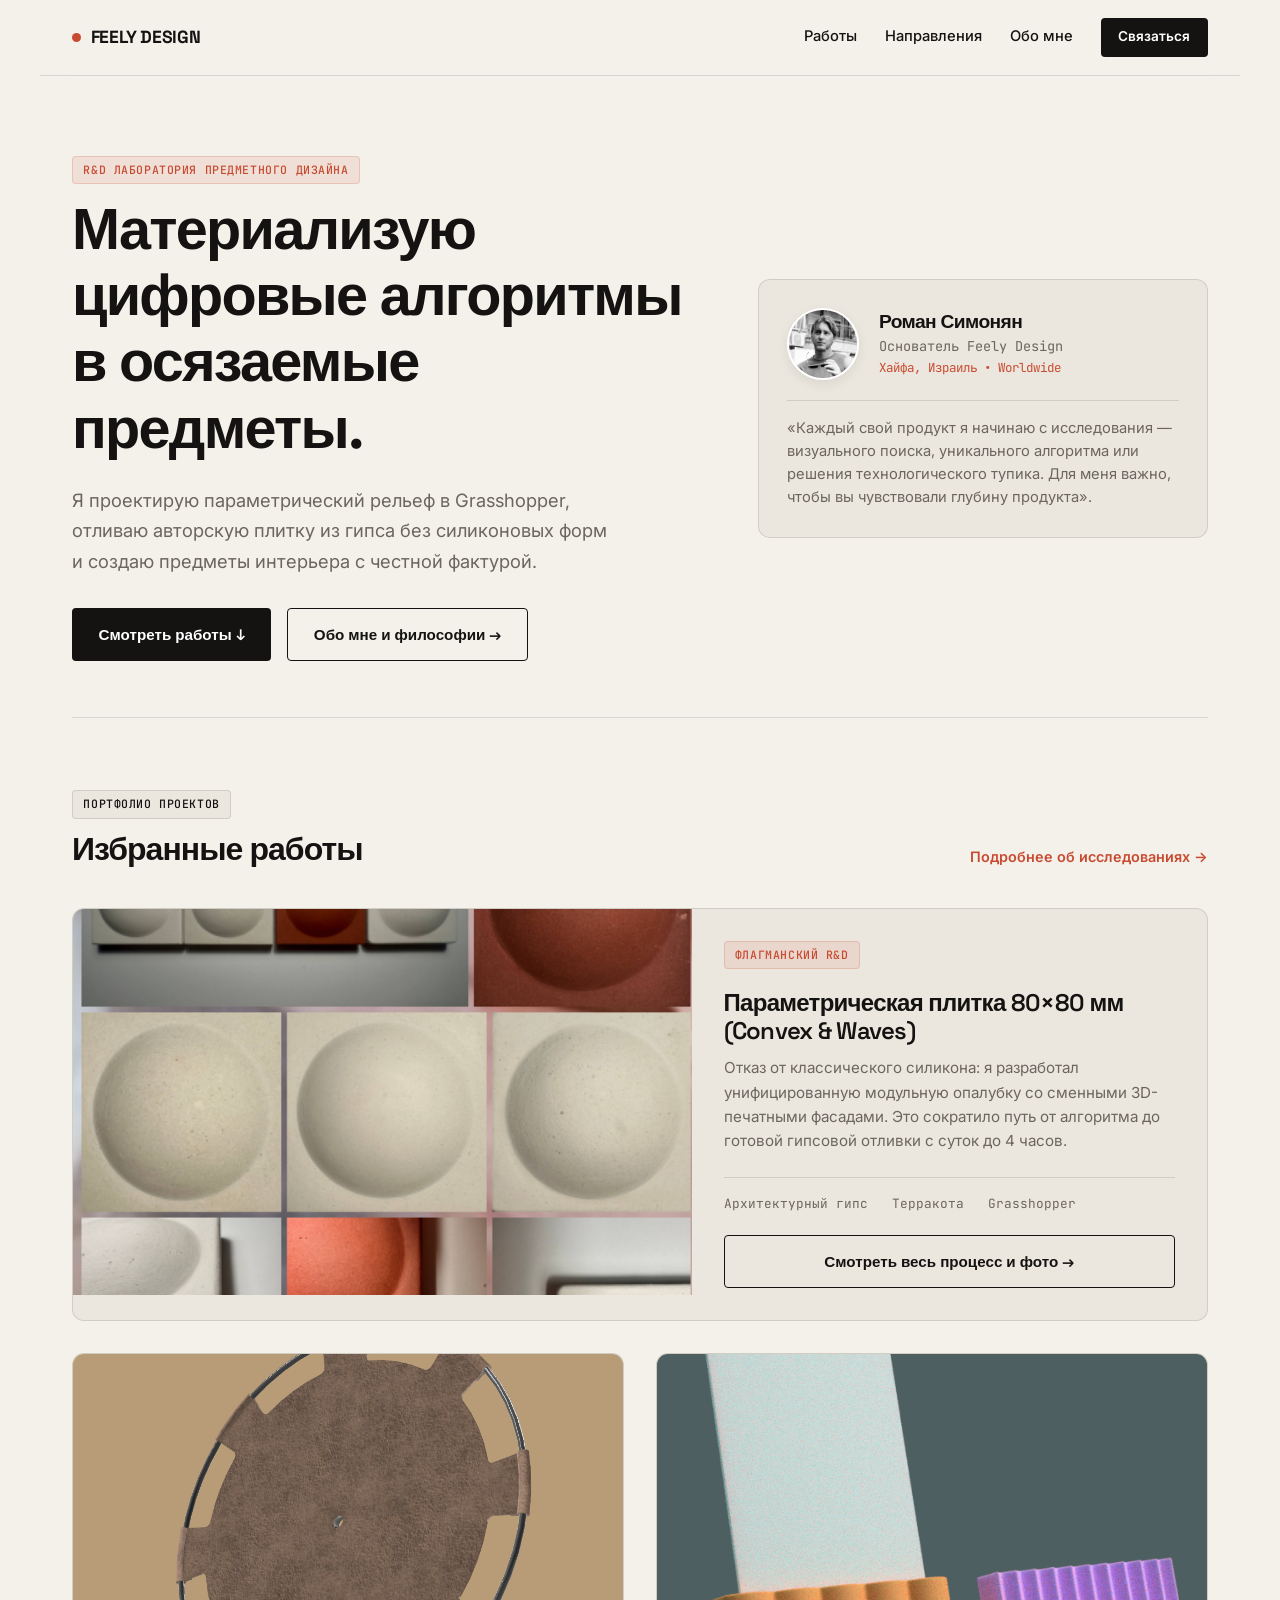
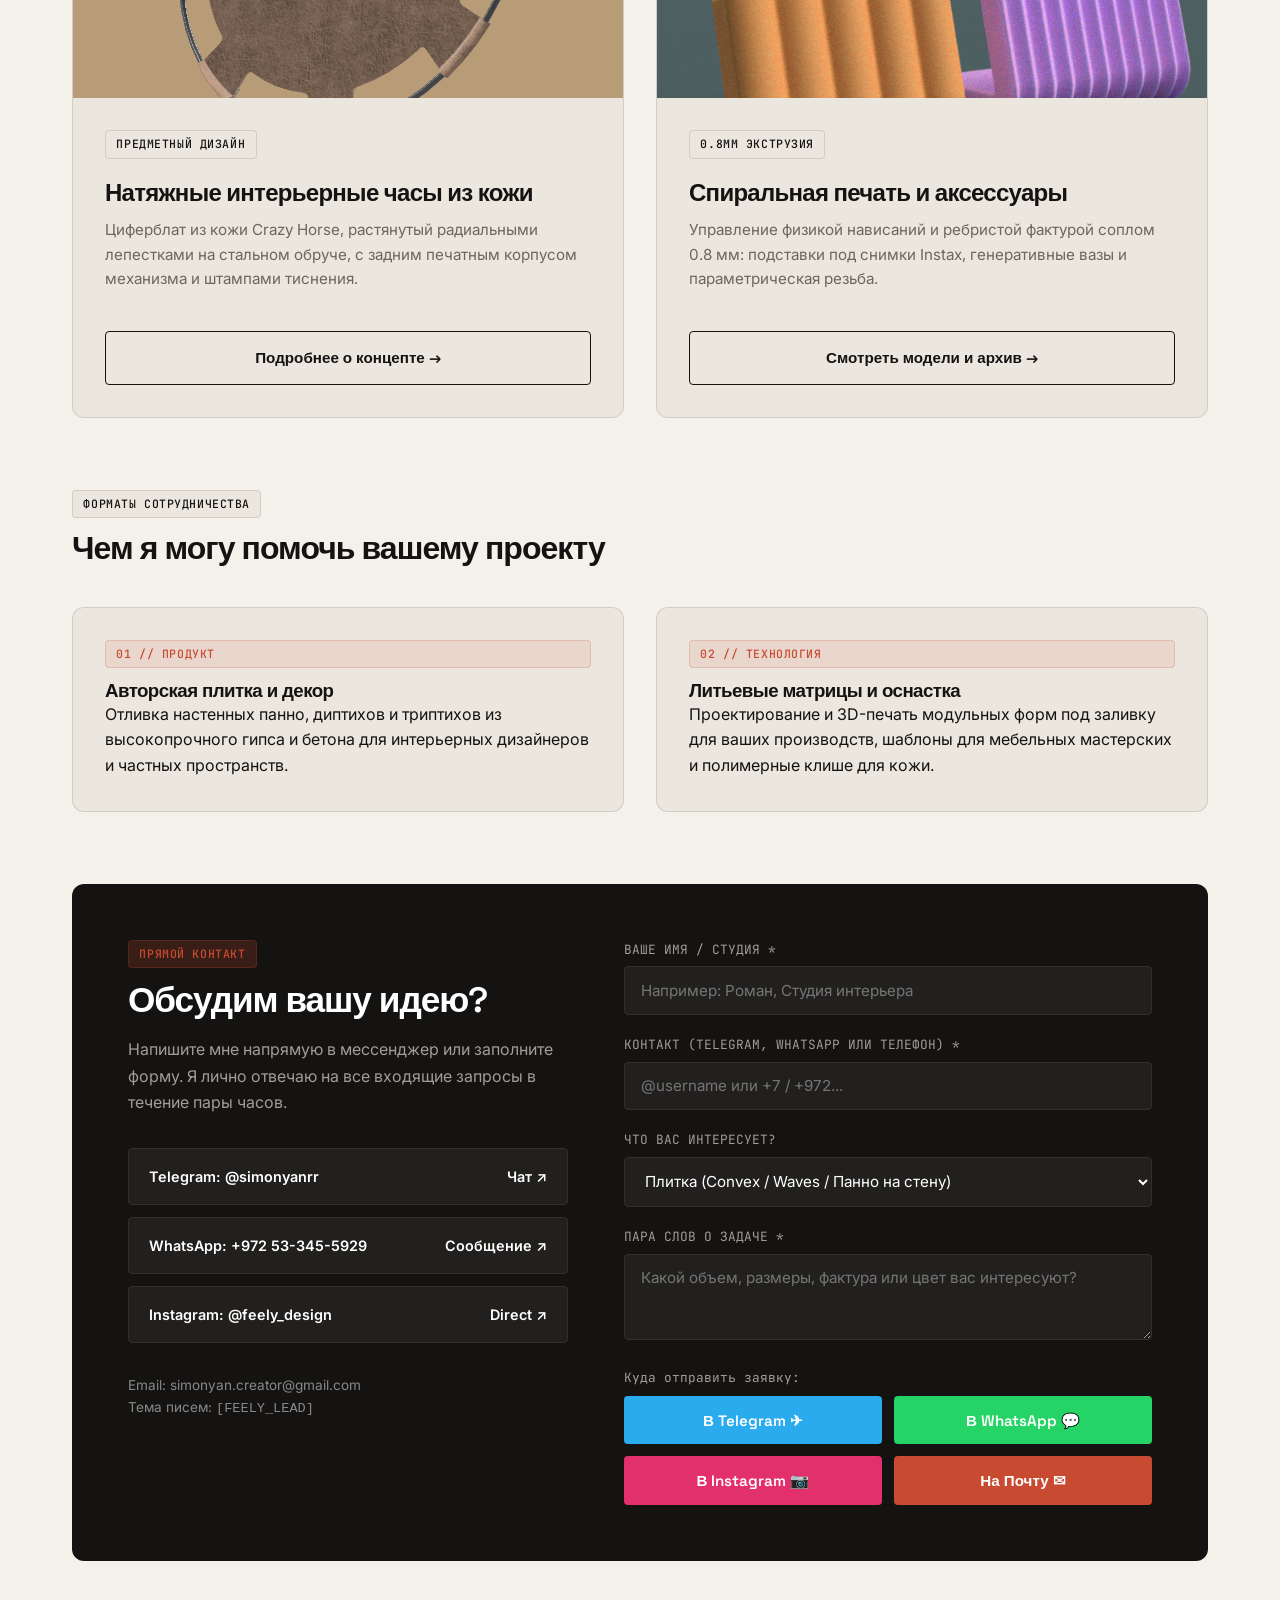
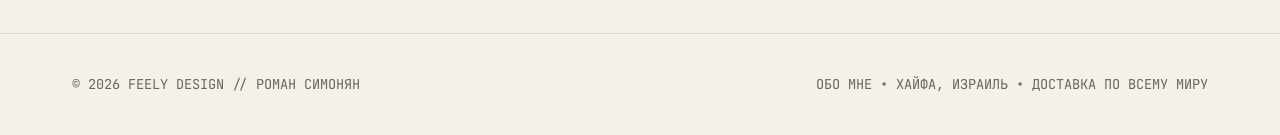
==== commit 57e2e192: "Redesign to clean architectural UI with Roman's photo and About page" ====
--- a/index.html
+++ b/index.html
@@ -1,481 +1,254 @@
 <!DOCTYPE html>
-<html lang="en">
+<html lang="ru">
 <head>
     <meta charset="UTF-8">
     <meta name="viewport" content="width=device-width, initial-scale=1.0">
-    <title>FEELY DESIGN // PARAMETRIC R&D, TILES & DIGITAL FABRICATION</title>
-    <meta name="description" content="Feely Design R&D Lab: Parametric gypsum tiles, direct 3D-printed casting molds (silicone-free), custom workshop tooling, and composite interior objects.">
+    <title>FEELY DESIGN // Роман Симонян — Предметный R&D и параметрика</title>
+    <meta name="description" content="Feely Design: параметрическая плитка, тактильные объекты и разработка прямого 3D-печатного литья без силикона. Лаборатория Романа Симоняна.">
     <link rel="preconnect" href="https://fonts.googleapis.com">
     <link rel="preconnect" href="https://fonts.gstatic.com" crossorigin>
-    <link href="https://fonts.googleapis.com/css2?family=JetBrains+Mono:ital,wght@0,400;0,700;1,400&family=Space+Grotesk:wght@500;700&display=swap" rel="stylesheet">
+    <link href="https://fonts.googleapis.com/css2?family=Space+Grotesk:wght@400;500;600;700&family=Inter:wght@400;500;600&family=JetBrains+Mono:wght@400;500&display=swap" rel="stylesheet">
     <link rel="stylesheet" href="assets/css/style.css">
 </head>
 <body>
 
     <!-- HEADER -->
     <header>
-        <a href="index.html" class="logo-block">
-            <span class="logo-indicator"></span>
-            <span>FEELY DESIGN // R&D LAB</span>
+        <a href="index.html" class="brand">
+            <span class="brand-dot"></span>
+            <span>FEELY DESIGN</span>
         </a>
-        <nav>
-            <a href="#services" data-i18n="nav_services">Capabilities</a>
-            <a href="#cases" data-i18n="nav_cases">Case Studies</a>
-            <a href="#archive" data-i18n="nav_archive">R&D Lab</a>
-            <a href="#process" data-i18n="nav_process">Workflow</a>
+        <nav class="nav-links">
+            <a href="#work">Работы</a>
+            <a href="#services">Направления</a>
+            <a href="projects/about.html">Обо мне</a>
+            <a href="#contact" class="btn-nav">Связаться</a>
         </nav>
-        <div class="header-controls">
-            <div class="lang-switch" aria-label="Language switcher">
-                <button type="button" class="lang-btn active" data-lang="en">EN</button>
-                <button type="button" class="lang-btn" data-lang="ru">RU</button>
-            </div>
-            <a href="#contact" class="cta-header" data-i18n="nav_cta">Start a Project →</a>
+    </header>
+
+    <div class="page-container">
+
+        <!-- HERO SECTION (Личный голос автора + ваша фотография) -->
+        <section class="hero-section">
+            <div>
+                <span class="badge badge-accent">R&D Лаборатория предметного дизайна</span>
+                <h1 class="hero-title">Материализую цифровые алгоритмы в осязаемые предметы.</h1>
+                <p class="hero-subtitle">
+                    Я проектирую параметрический рельеф в Grasshopper, отливаю авторскую плитку из гипса без силиконовых форм и создаю предметы интерьера с честной фактурой.
+                </p>
+                <div style="display: flex; gap: 1rem; flex-wrap: wrap;">
+                    <a href="#work" class="btn btn-primary">Смотреть работы ↓</a>
+                    <a href="projects/about.html" class="btn btn-secondary">Обо мне и философии →</a>
+                </div>
+            </div>
+
+            <div class="hero-author-card">
+                <div class="author-header">
+                    <img src="assets/img/roman_simonyan.jpg" alt="Роман Симонян" class="author-avatar">
+                    <div class="author-meta">
+                        <h3>Роман Симонян</h3>
+                        <p>Основатель Feely Design</p>
+                        <p style="font-size: 0.78rem; color: var(--accent);">Хайфа, Израиль • Worldwide</p>
+                    </div>
+                </div>
+                <div class="author-bio-snippet">
+                    «Каждый свой продукт я начинаю с исследования — визуального поиска, уникального алгоритма или решения технологического тупика. Для меня важно, чтобы вы чувствовали глубину продукта».
+                </div>
+            </div>
+        </section>
+
+        <!-- PORTFOLIO / WORK (Чистые карточки вместо плотного текста) -->
+        <div class="section-header" id="work">
+            <div>
+                <span class="badge">Портфолио проектов</span>
+                <h2>Избранные работы</h2>
+            </div>
+            <a href="projects/about.html" style="font-size: 0.9rem; font-weight: 600; color: var(--accent);">Подробнее об исследованиях →</a>
         </div>
-    </header>
-
-    <!-- HERO -->
-    <section class="grid-row hero">
-        <div class="hero-main pad-lg">
-            <div>
-                <span class="tag tag-accent" data-i18n="hero_tag1">Parametric R&D</span>
-                <span class="tag" data-i18n="hero_tag2">Direct 3D-Printed Formwork</span>
-                <span class="tag" data-i18n="hero_tag3">Small-Batch Fabrication</span>
-                <h1 class="hero-title" data-i18n="hero_title">Algorithmic Surfaces, Silicone-Free Molds & Custom Products</h1>
-                <p class="hero-sub" data-i18n="hero_sub">
-                    We engineer parametric geometries in Grasshopper, print modular casting matrices with interchangeable faceplates, and craft tactile architectural tiles, interior objects, and workshop tooling.
-                </p>
-            </div>
-            <div class="hero-actions">
-                <a href="#contact" class="btn-primary" data-i18n="hero_btn_quote">Configure Request →</a>
-                <a href="#cases" class="btn-secondary" data-i18n="hero_btn_cases">Explore Case Studies</a>
+
+        <section class="projects-grid">
+            <!-- Featured: Tiles -->
+            <div class="project-card featured">
+                <div class="project-media">
+                    <img src="assets/img/convex_collage.png" alt="Параметрическая плитка Convex 80x80">
+                </div>
+                <div class="project-info">
+                    <div>
+                        <span class="badge badge-accent">Флагманский R&D</span>
+                        <h3>Параметрическая плитка 80×80 мм (Convex & Waves)</h3>
+                        <p>
+                            Отказ от классического силикона: я разработал унифицированную модульную опалубку со сменными 3D-печатными фасадами. Это сократило путь от алгоритма до готовой гипсовой отливки с суток до 4 часов.
+                        </p>
+                    </div>
+                    <div>
+                        <div class="project-specs">
+                            <span>Архитектурный гипс</span>
+                            <span>Терракота</span>
+                            <span>Grasshopper</span>
+                        </div>
+                        <a href="projects/parametric-tiles.html" class="btn btn-secondary" style="margin-top: 1.25rem; width: 100%;">
+                            Смотреть весь процесс и фото →
+                        </a>
+                    </div>
+                </div>
+            </div>
+
+            <!-- Case 2: Leather Clock -->
+            <div class="project-card">
+                <div class="project-media">
+                    <img src="assets/img/leather_clock_front.png" alt="Часы на растяжении кожи">
+                </div>
+                <div class="project-info">
+                    <div>
+                        <span class="badge">Предметный дизайн</span>
+                        <h3>Натяжные интерьерные часы из кожи</h3>
+                        <p>
+                            Циферблат из кожи Crazy Horse, растянутый радиальными лепестками на стальном обруче, с задним печатным корпусом механизма и штампами тиснения.
+                        </p>
+                    </div>
+                    <a href="projects/leather-clock.html" class="btn btn-secondary" style="margin-top: 1rem;">
+                        Подробнее о концепте →
+                    </a>
+                </div>
+            </div>
+
+            <!-- Case 3: Digital Fab -->
+            <div class="project-card">
+                <div class="project-media">
+                    <img src="assets/img/instax_stand.png" alt="Ребристый стенд Instax">
+                </div>
+                <div class="project-info">
+                    <div>
+                        <span class="badge">0.8mm Экструзия</span>
+                        <h3>Спиральная печать и аксессуары</h3>
+                        <p>
+                            Управление физикой нависаний и ребристой фактурой соплом 0.8 мм: подставки под снимки Instax, генеративные вазы и параметрическая резьба.
+                        </p>
+                    </div>
+                    <a href="projects/digital-fabrication.html" class="btn btn-secondary" style="margin-top: 1rem;">
+                        Смотреть модели и архив →
+                    </a>
+                </div>
+            </div>
+        </section>
+
+        <!-- SERVICES (Коротко и ясно) -->
+        <div class="section-header" id="services">
+            <div>
+                <span class="badge">Форматы сотрудничества</span>
+                <h2>Чем я могу помочь вашему проекту</h2>
             </div>
         </div>
 
-        <div class="hero-specs">
-            <ul class="spec-list">
-                <li>
-                    <span data-i18n="spec_focus_k">Focus</span>
-                    <span data-i18n="spec_focus_v">Parametric Design & Digital Fabrication</span>
-                </li>
-                <li>
-                    <span data-i18n="spec_innov_k">Core Tech</span>
-                    <span data-i18n="spec_innov_v">Direct 3D-Printed Formwork (Zero Silicone)</span>
-                </li>
-                <li>
-                    <span data-i18n="spec_cad_k">CAD / Algo</span>
-                    <span data-i18n="spec_cad_v">Rhino + Grasshopper / Fusion 360 / Blender</span>
-                </li>
-                <li>
-                    <span data-i18n="spec_mat_k">Materials</span>
-                    <span data-i18n="spec_mat_v">Architectural Gypsum, Concrete, Leather, Technical Polymers</span>
-                </li>
-                <li>
-                    <span data-i18n="spec_loc_k">Location</span>
-                    <span data-i18n="spec_loc_v">Haifa, Israel // Worldwide Shipping & CAD</span>
-                </li>
-            </ul>
-            <div class="pad-md" style="font-size: 0.8rem; color: var(--text-muted); border-top: 1px solid var(--border-color);" data-i18n="status_line">
-                [SYSTEM STATUS]: R&D and small-batch production slots open for current month.
-            </div>
-        </div>
-    </section>
-
-    <!-- MARQUEE -->
-    <div class="marquee-wrapper">
-        <div class="marquee-content">
-            SILICONE-FREE MODULAR MOLDS &nbsp;///&nbsp; PARAMETRIC GYPSUM TILES (80×80 / DIPTYCHS) &nbsp;///&nbsp; GRASSHOPPER ALGORITHMS &nbsp;///&nbsp; TENSION LEATHER OBJECTS & EMBOSSING STAMPS &nbsp;///&nbsp; 0.8MM SPIRAL VASE EXTRUSION &nbsp;///&nbsp; WORKSHOP JIGS & TOOLING &nbsp;///&nbsp; SILICONE-FREE MODULAR MOLDS &nbsp;///&nbsp; PARAMETRIC GYPSUM TILES &nbsp;///&nbsp;
-        </div>
-    </div>
-
-    <!-- SERVICES -->
-    <div id="services" class="section-bar">
-        <span data-i18n="sec_services_l">01 // Core Capabilities</span>
-        <span data-i18n="sec_services_r">From Algorithm to Physical Object</span>
-    </div>
-
-    <section class="grid-row services-grid">
-        <!-- Service 1 -->
-        <div class="service-card pad-lg">
-            <div>
-                <span class="service-num">[CAPABILITY 01]</span>
-                <h2 class="service-title" data-i18n="srv1_title">Parametric Tiles & Casting Matrices</h2>
-                <p class="service-desc" data-i18n="srv1_desc">
-                    Generative surface relief design in Grasshopper paired with our proprietary modular 3D-printed formwork. Interchangeable front plates allow rapid texture iteration without waiting 24h for silicone curing.
-                </p>
-            </div>
-            <div class="service-meta">
-                <div data-i18n="srv1_meta1"><strong>Applications:</strong> 80×80mm & custom wall tiles, diptychs/triptychs, acoustic & sculptural panels.</div>
-                <div data-i18n="srv1_meta2"><strong>Deliverable:</strong> Finished cast gypsum/concrete series or ready-to-cast modular matrices.</div>
-            </div>
-        </div>
-
-        <!-- Service 2 -->
-        <div class="service-card pad-lg">
-            <div>
-                <span class="service-num">[CAPABILITY 02]</span>
-                <h2 class="service-title" data-i18n="srv2_title">Tactile Objects & Composite Goods</h2>
-                <p class="service-desc" data-i18n="srv2_desc">
-                    Product R&D combining 3D-printed structural cores, mineral casting, metal frames, and vegetable-tanned / Crazy Horse leather. Engineered from algorithmic concept to small-batch series.
-                </p>
-            </div>
-            <div class="service-meta">
-                <div data-i18n="srv2_meta1"><strong>Applications:</strong> Interior clocks, lighting, vessels, Instax/analog accessories, desk architecture.</div>
-                <div data-i18n="srv2_meta2"><strong>Deliverable:</strong> Bespoke product batches, functional prototypes, and embossing stamps.</div>
-            </div>
-        </div>
-
-        <!-- Service 3 -->
-        <div class="service-card pad-lg">
-            <div>
-                <span class="service-num">[CAPABILITY 03]</span>
-                <h2 class="service-title" data-i18n="srv3_title">Workshop Jigs & Custom G-Code</h2>
-                <p class="service-desc" data-i18n="srv3_desc">
-                    Precision assembly jigs, snap-on drilling templates for cabinetry, and direct algorithmic G-code generation (0.8mm+ nozzle spiral extrusion, non-standard overhangs) beyond standard slicer limits.
-                </p>
-            </div>
-            <div class="service-meta">
-                <div data-i18n="srv3_meta1"><strong>Clients:</strong> Furniture workshops, leathercraft studios, 3D printing farms, architects.</div>
-                <div data-i18n="srv3_meta2"><strong>Deliverable:</strong> Physical shop-floor tooling or parametric Grasshopper/CAD packages.</div>
-            </div>
-        </div>
-    </section>
-
-    <!-- CASES -->
-    <div id="cases" class="section-bar">
-        <span data-i18n="sec_cases_l">02 // Flagship Case Studies</span>
-        <span data-i18n="sec_cases_r">Deep Product Research</span>
-    </div>
-
-    <section class="grid-row" style="border-bottom: none;">
-        <!-- Case 1: Parametric Tiles -->
-        <div class="grid-row case-item">
-            <div class="case-visual">
-                <div>
-                    <span class="tag tag-dark" data-i18n="case1_tag">CASE_01 // MODULAR CASTING SYSTEM</span>
-                </div>
-                <a href="projects/parametric-tiles.html" class="case-img-frame" title="View Case Study">
-                    <div class="case-img-grid-2">
-                        <img src="assets/img/convex_collage.png" alt="Convex 80x80 Gypsum & Terracotta Tiles" loading="lazy">
-                        <img src="assets/img/waves_result.jpg" alt="Waves Parametric Gypsum Tile & 3D Printed Mold" loading="lazy">
-                    </div>
-                </a>
-                <div style="font-size: 0.75rem; color: var(--text-muted); display: flex; justify-content: space-between;">
-                    <span>STACK: Rhino + Grasshopper // FDM Formwork</span>
-                    <span>FORMAT: 80×80 mm Modular</span>
-                </div>
-            </div>
-            <div class="case-info pad-lg">
-                <div>
-                    <span class="tag">Zero Silicone</span>
-                    <span class="tag">Gypsum & Terracotta</span>
-                    <span class="tag">Grasshopper</span>
-                    <h3 class="case-title" data-i18n="case1_title">Waves & Convex 80×80: Silicone-Free Parametric Gypsum Tiles</h3>
-                    <p style="color: var(--text-muted); font-size: 0.92rem;" data-i18n="case1_desc">
-                        Traditional silicone molds make R&D slow and expensive. We engineered a unified outer retention frame with interchangeable 3D-printed parametric faceplates—cutting screen-to-cast time from days to hours.
-                    </p>
-                </div>
-                <table class="case-table">
-                    <tr>
-                        <td data-i18n="case1_ch_k">Innovation</td>
-                        <td data-i18n="case1_ch_v">Direct FDM formwork with draft-angle compensation and reusable clamping rails instead of silicone.</td>
-                    </tr>
-                    <tr>
-                        <td data-i18n="case1_sol_k">Geometry</td>
-                        <td data-i18n="case1_sol_v">Grasshopper wave & spherical attractor scripts that lock perimeter edges flat for seamless diptych/wall mounting.</td>
-                    </tr>
-                    <tr>
-                        <td data-i18n="case1_imp_k">Colorways</td>
-                        <td data-i18n="case1_imp_v">Raw unbleached gypsum & deep iron-oxide terracotta.</td>
-                    </tr>
-                </table>
-                <a href="projects/parametric-tiles.html" class="case-link" data-i18n="case1_btn">Read Full Technical Breakdown →</a>
-            </div>
-        </div>
-
-        <!-- Case 2: Leather Clock & Tooling -->
-        <div class="grid-row case-item">
-            <div class="case-visual">
-                <div>
-                    <span class="tag tag-dark" data-i18n="case2_tag">CASE_02 // HYBRID MATERIAL R&D</span>
-                </div>
-                <a href="projects/leather-clock.html" class="case-img-frame" title="View Case Study">
-                    <div class="case-img-grid-2">
-                        <img src="assets/img/leather_clock_front.png" alt="Tension Leather Clock Front Concept" loading="lazy">
-                        <img src="assets/img/leather_clock_back.png" alt="Tension Leather Clock 3D Printed Housing" loading="lazy">
-                    </div>
-                </a>
-                <div style="font-size: 0.75rem; color: var(--text-muted); display: flex; justify-content: space-between;">
-                    <span>MATERIALS: Crazy Horse Leather + Steel + Polymer</span>
-                    <span>CAD: Rhino 3D</span>
-                </div>
-            </div>
-            <div class="case-info pad-lg">
-                <div>
-                    <span class="tag">Composite Product</span>
-                    <span class="tag">Leathercraft Tooling</span>
-                    <h3 class="case-title" data-i18n="case2_title">Tension Leather Clock & Embossing Tooling</h3>
-                    <p style="color: var(--text-muted); font-size: 0.92rem;" data-i18n="case2_desc">
-                        An exploration of material contrast: a radial cut Crazy Horse leather dial suspended under tension inside a minimalist steel ring, backed by a custom 3D-printed structural movement housing.
-                    </p>
-                </div>
-                <table class="case-table">
-                    <tr>
-                        <td data-i18n="case2_ch_k">Challenge</td>
-                        <td data-i18n="case2_ch_v">Achieve crisp geometric tension and tactile embossing on pull-up leather without costly brass dies.</td>
-                    </tr>
-                    <tr>
-                        <td data-i18n="case2_sol_k">Solution</td>
-                        <td data-i18n="case2_sol_v">Parametric radial tab geometry + high-density polymer cold-press stamps and precision rear housing.</td>
-                    </tr>
-                    <tr>
-                        <td data-i18n="case2_imp_k">Result</td>
-                        <td data-i18n="case2_imp_v">5–7x tooling cost reduction and rapid visual/tactile prototyping in Rhino & Blender.</td>
-                    </tr>
-                </table>
-                <a href="projects/leather-clock.html" class="case-link" data-i18n="case2_btn">Inspect Concept & Tooling →</a>
-            </div>
-        </div>
-
-        <!-- Case 3: Algorithmic Extrusion & Vessels -->
-        <div class="grid-row case-item">
-            <div class="case-visual">
-                <div>
-                    <span class="tag tag-dark" data-i18n="case3_tag">CASE_03 // ALGORITHMIC EXTRUSION & ACCESSORY R&D</span>
-                </div>
-                <a href="projects/digital-fabrication.html" class="case-img-frame" title="View Case Study">
-                    <div class="case-img-grid-2">
-                        <img src="assets/img/instax_stand.png" alt="Ribbed Tactile Instax Stand" loading="lazy">
-                        <img src="assets/img/gh_algorithm.png" alt="Grasshopper Surface Deformation Algorithm" loading="lazy" style="object-fit: contain; background: #fff; padding: 0.5rem;">
-                    </div>
-                </a>
-                <div style="font-size: 0.75rem; color: var(--text-muted); display: flex; justify-content: space-between;">
-                    <span>NOZZLE: 0.8mm // LAYER: 0.6mm Spiral</span>
-                    <span>ENGINE: Grasshopper + Custom Slicing</span>
-                </div>
-            </div>
-            <div class="case-info pad-lg">
-                <div>
-                    <span class="tag">0.8mm Extrusion</span>
-                    <span class="tag">Differential Growth</span>
-                    <span class="tag">Tactile Objects</span>
-                    <h3 class="case-title" data-i18n="case3_title">Non-Planar Overhangs, Spiral Vessels & Analog Accessories</h3>
-                    <p style="color: var(--text-muted); font-size: 0.92rem;" data-i18n="case3_desc">
-                        Pushing FDM hardware with 0.8mm nozzles, 0.6mm layer heights, and custom Grasshopper toolpaths to produce structural ribbed textures, differential growth vessels, and tactile desk stands.
-                    </p>
-                </div>
-                <table class="case-table">
-                    <tr>
-                        <td data-i18n="case3_ch_k">Parameters</td>
-                        <td data-i18n="case3_ch_v">0.8mm nozzle // 1.2mm wall // 15 mm/s controlled extrusion // zero support material.</td>
-                    </tr>
-                    <tr>
-                        <td data-i18n="case3_sol_k">Portfolio</td>
-                        <td data-i18n="case3_sol_v">Ribbed Instax film stands, Differential Growth vases, Perlin noise planters, and parametric threads.</td>
-                    </tr>
-                    <tr>
-                        <td data-i18n="case3_imp_k">Impact</td>
-                        <td data-i18n="case3_imp_v">Layer lines transformed from a printing artifact into an intentional architectural rib texture.</td>
-                    </tr>
-                </table>
-                <a href="projects/digital-fabrication.html" class="case-link" data-i18n="case3_btn">Explore R&D Archive →</a>
-            </div>
-        </div>
-    </section>
-
-    <!-- R&D ARCHIVE MINI-GRID -->
-    <div id="archive" class="section-bar">
-        <span data-i18n="sec_archive_l">03 // R&D Lab Archive</span>
-        <span data-i18n="sec_archive_r">Parametric Studies & Prototypes</span>
-    </div>
-
-    <section class="grid-row archive-grid">
-        <div class="archive-card">
-            <div>
-                <span class="tag">GH_DEF // 01</span>
-                <h4>Differential Growth Vessels</h4>
-                <p>Organic cellular expansion algorithms translated into continuous 0.8mm spiral-mode ceramic-like polymer vessels and drainage planters.</p>
-            </div>
-            <div style="font-size: 0.75rem; font-weight: 700; color: var(--accent);">STATUS: SMALL-BATCH READY</div>
-        </div>
-        <div class="archive-card">
-            <div>
-                <span class="tag">GH_DEF // 02</span>
-                <h4>Slim Tea-Light & Coaster Matrices</h4>
-                <p>Multi-cavity 3D-printed casting molds and wave-interference coasters engineered for zero-seam mineral casting.</p>
-            </div>
-            <div style="font-size: 0.75rem; font-weight: 700; color: var(--accent);">STATUS: PROTOTYPED</div>
-        </div>
-        <div class="archive-card">
-            <div>
-                <span class="tag">GH_DEF // 03</span>
-                <h4>Parametric Threads & Wall Mounts</h4>
-                <p>Custom pitch/tolerance helical threads generated in Grasshopper + Fusion 360 for modular lighting mounts and test-tube holders.</p>
-            </div>
-            <div style="font-size: 0.75rem; font-weight: 700; color: var(--accent);">STATUS: PRODUCTION TOOLING</div>
-        </div>
-        <div class="archive-card">
-            <div>
-                <span class="tag">GH_DEF // 04</span>
-                <h4>Controlled Overhangs Study (06–20)</h4>
-                <p>20-iteration hardware calibration exploring unsupported bridging and loop textures at 15 mm/s on direct-drive extruders.</p>
-            </div>
-            <div style="font-size: 0.75rem; font-weight: 700; color: var(--accent);">STATUS: R&D VERIFIED</div>
-        </div>
-    </section>
-
-    <!-- PROCESS -->
-    <div id="process" class="section-bar">
-        <span data-i18n="sec_process_l">04 // Workflow</span>
-        <span data-i18n="sec_process_r">Screen to Physical Reality</span>
-    </div>
-
-    <section class="grid-row process-grid">
-        <div class="process-step">
-            <div class="step-num">01</div>
-            <h3 style="margin-bottom: 0.75rem;" data-i18n="step1_t">Research & Algorithm</h3>
-            <p style="font-size: 0.85rem; color: var(--text-muted);" data-i18n="step1_d">
-                Visual search, material testing, or writing a custom Grasshopper definition tailored to your dimensions.
-            </p>
-        </div>
-        <div class="process-step">
-            <div class="step-num">02</div>
-            <h3 style="margin-bottom: 0.75rem;" data-i18n="step2_t">Modular Matrix Print</h3>
-            <p style="font-size: 0.85rem; color: var(--text-muted);" data-i18n="step2_d">
-                We print the unified formwork and textured faceplate directly on FDM/SLA hardware—bypassing silicone.
-            </p>
-        </div>
-        <div class="process-step">
-            <div class="step-num">03</div>
-            <h3 style="margin-bottom: 0.75rem;" data-i18n="step3_t">Cast & Post-Process</h3>
-            <p style="font-size: 0.85rem; color: var(--text-muted);" data-i18n="step3_d">
-                Mineral casting (gypsum/concrete), vibration degassing, edge chamfering, and hydrophobic sealing.
-            </p>
-        </div>
-        <div class="process-step">
-            <div class="step-num">04</div>
-            <h3 style="margin-bottom: 0.75rem;" data-i18n="step4_t">Delivery / CAD Handover</h3>
-            <p style="font-size: 0.85rem; color: var(--text-muted);" data-i18n="step4_d">
-                Worldwide shipping of finished tiles/tooling, or digital handover of STEP, STL, and G-code files.
-            </p>
-        </div>
-    </section>
-
-    <!-- CONTACT & MESSENGER DISPATCH -->
-    <div id="contact" class="section-bar">
-        <span data-i18n="sec_contact_l">05 // Direct Messenger Dispatch & Inquiry</span>
-        <span data-i18n="sec_contact_r">Instant routing to TG / WhatsApp / IG</span>
-    </div>
-
-    <section class="grid-row contact-section">
-        <div class="contact-info pad-lg">
-            <div>
-                <span class="tag" style="background: transparent; color: var(--bg-primary); border-color: var(--bg-primary);">Direct Line // No Middlemen</span>
-                <h2 style="font-size: 2.1rem; margin-top: 1rem; line-height: 1.1;" data-i18n="contact_title">Ready to commission a piece or engineer custom tooling?</h2>
-                <p data-i18n="contact_sub">
-                    Fill out the brief on the right and click your preferred messenger. The site will automatically format your project specs and open a direct chat with us—zero waiting, zero lost emails.
-                </p>
-
-                <div class="direct-channels">
-                    <a href="https://t.me/simonyanrr" data-channel-link="tg" target="_blank" rel="noopener" class="channel-btn">
-                        <span>01 // TELEGRAM DIRECT</span>
-                        <span>@SIMONYANRR ↗</span>
-                    </a>
-                    <a href="https://wa.me/972533455929" data-channel-link="wa" target="_blank" rel="noopener" class="channel-btn">
-                        <span>02 // WHATSAPP BUSINESS</span>
-                        <span>+972 53-345-5929 ↗</span>
-                    </a>
-                    <a href="https://instagram.com/feely_design" data-channel-link="ig" target="_blank" rel="noopener" class="channel-btn">
-                        <span>03 // INSTAGRAM PORTFOLIO & DM</span>
-                        <span>@FEELY_DESIGN ↗</span>
-                    </a>
-                </div>
-            </div>
-
-            <div style="margin-top: 2.5rem; font-size: 0.82rem; line-height: 1.8; color: #B5B0A8; border-top: 1px solid #3A3835; padding-top: 1.25rem;">
-                <div><strong>BASE:</strong> Haifa, Israel (Local Pickup & International Dispatch)</div>
-                <div><strong>EMAIL:</strong> <a href="mailto:simonyan.creator@gmail.com?subject=%5BFEELY_LEAD%5D%20%D0%97%D0%B0%D1%8F%D0%B2%D0%BA%D0%B0%20%D1%81%20%D1%81%D0%B0%D0%B9%D1%82%D0%B0%20feelydesign.com" data-channel-link="email"><span class="email-val">simonyan.creator@gmail.com</span></a></div>
-                <div><strong>SUBJECT FILTER:</strong> <code>[FEELY_LEAD] Заявка с сайта feelydesign.com</code></div>
-            </div>
-        </div>
-
-        <div class="pad-lg">
-            <form id="inquiry-form" action="https://formsubmit.co/simonyan.creator@gmail.com" method="POST" onsubmit="return false;">
-                <input type="hidden" name="_subject" value="[FEELY_LEAD] Заявка с сайта feelydesign.com">
-                <input type="hidden" name="_captcha" value="false">
-                <input type="hidden" name="_template" value="table">
-                <div class="form-row-2">
-                    <div class="form-group">
-                        <label for="name" data-i18n="form_name">Your Name / Studio *</label>
-                        <input type="text" id="name" name="name" required placeholder="e.g., Alex / Interior Studio">
-                    </div>
-                    <div class="form-group">
-                        <label for="contact-method" data-i18n="form_contact">Your Handle or Phone (TG / WA / IG / Email) *</label>
-                        <input type="text" id="contact-method" name="contact" required placeholder="@username or +972...">
-                    </div>
-                </div>
-
-                <div class="form-row-2">
-                    <div class="form-group">
-                        <label for="task-type" data-i18n="form_cat">Inquiry Type</label>
+        <section class="projects-grid" style="margin-bottom: 2rem;">
+            <div class="project-card" style="padding: 2rem;">
+                <span class="badge badge-accent">01 // Продукт</span>
+                <h3>Авторская плитка и декор</h3>
+                <p>
+                    Отливка настенных панно, диптихов и триптихов из высокопрочного гипса и бетона для интерьерных дизайнеров и частных пространств.
+                </p>
+            </div>
+
+            <div class="project-card" style="padding: 2rem;">
+                <span class="badge badge-accent">02 // Технология</span>
+                <h3>Литьевые матрицы и оснастка</h3>
+                <p>
+                    Проектирование и 3D-печать модульных форм под заливку для ваших производств, шаблоны для мебельных мастерских и полимерные клише для кожи.
+                </p>
+            </div>
+        </section>
+
+        <!-- CONTACT SECTION (Удобный сбор заявок с живыми кнопками) -->
+        <section class="contact-grid" id="contact">
+            <div class="contact-left">
+                <span class="badge badge-accent" style="background: rgba(200, 75, 49, 0.2);">Прямой контакт</span>
+                <h2>Обсудим вашу идею?</h2>
+                <p>
+                    Напишите мне напрямую в мессенджер или заполните форму. Я лично отвечаю на все входящие запросы в течение пары часов.
+                </p>
+
+                <div class="direct-buttons">
+                    <a href="https://t.me/simonyanrr" target="_blank" rel="noopener" class="direct-btn">
+                        <span>Telegram: @simonyanrr</span>
+                        <span>Чат ↗</span>
+                    </a>
+                    <a href="https://wa.me/972533455929" target="_blank" rel="noopener" class="direct-btn">
+                        <span>WhatsApp: +972 53-345-5929</span>
+                        <span>Сообщение ↗</span>
+                    </a>
+                    <a href="https://instagram.com/feely_design" target="_blank" rel="noopener" class="direct-btn">
+                        <span>Instagram: @feely_design</span>
+                        <span>Direct ↗</span>
+                    </a>
+                </div>
+
+                <div style="margin-top: 2rem; font-size: 0.85rem; color: #888;">
+                    Email: simonyan.creator@gmail.com<br>
+                    Тема писем: <code>[FEELY_LEAD]</code>
+                </div>
+            </div>
+
+            <div>
+                <form id="inquiry-form" class="clean-form" onsubmit="return false;">
+                    <div class="form-group">
+                        <label for="name">Ваше имя / Студия *</label>
+                        <input type="text" id="name" name="name" required placeholder="Например: Роман, Студия интерьера">
+                    </div>
+
+                    <div class="form-group">
+                        <label for="contact-method">Контакт (Telegram, WhatsApp или телефон) *</label>
+                        <input type="text" id="contact-method" name="contact" required placeholder="@username или +7 / +972...">
+                    </div>
+
+                    <div class="form-group">
+                        <label for="task-type">Что вас интересует?</label>
                         <select id="task-type" name="task_type">
-                            <option value="tiles">Parametric Gypsum Tiles (80×80 / Diptych / Wall Panel)</option>
-                            <option value="molds">Custom 3D-Printed Casting Matrices (Silicone-Free)</option>
-                            <option value="objects">Interior Objects (Leather Clock / Vessels / Stands)</option>
-                            <option value="tooling">Workshop Jigs, Templates & Leather Stamps</option>
-                            <option value="cad">Parametric CAD (Grasshopper / Fusion 360 / G-Code)</option>
+                            <option value="tiles">Плитка (Convex / Waves / Панно на стену)</option>
+                            <option value="molds">Печатные литьевые матрицы без силикона</option>
+                            <option value="objects">Предметный дизайн (Часы из кожи / Вазы)</option>
+                            <option value="tooling">Оснастка и кондукторы для мастерской</option>
+                            <option value="custom">Индивидуальный R&D / Grasshopper</option>
                         </select>
                     </div>
-                    <div class="form-group">
-                        <label for="task-scale" data-i18n="form_scale">Estimated Scope / Format</label>
-                        <select id="task-scale" name="task_scale">
-                            <option value="prototype">Single Prototype / Sample Pack</option>
-                            <option value="small_batch">Small Batch (5–50 units / Diptych / Triptych)</option>
-                            <option value="custom_rd">Full R&D + Custom Mold / Tooling Package</option>
-                            <option value="consultation">Unsure — Need Engineering Consultation</option>
-                        </select>
-                    </div>
-                </div>
-
-                <div class="form-group">
-                    <label for="message" data-i18n="form_msg">Project / Order Details *</label>
-                    <textarea id="message" name="message" rows="4" required placeholder="Describe the desired texture, dimensions, colorway (raw gypsum / terracotta), or workshop bottleneck..."></textarea>
-                </div>
-
-                <div>
-                    <label data-i18n="dispatch_label" style="display: block; margin-bottom: 0.5rem;">Send your formatted brief via:</label>
-                    <div class="dispatch-bar">
-                        <button type="button" class="btn-dispatch tg" data-dispatch="tg">
-                            <span>✈</span> <span data-i18n="btn_tg">Telegram (@simonyanrr)</span>
-                        </button>
-                        <button type="button" class="btn-dispatch wa" data-dispatch="wa">
-                            <span>💬</span> <span data-i18n="btn_wa">WhatsApp (+972533455929)</span>
-                        </button>
-                        <button type="button" class="btn-dispatch ig" data-dispatch="ig">
-                            <span>📷</span> <span data-i18n="btn_ig">Instagram (@feely_design)</span>
-                        </button>
-                        <button type="button" class="btn-dispatch email" data-dispatch="email">
-                            <span>✉</span> <span data-i18n="btn_email">Send Direct to Email</span>
-                        </button>
-                    </div>
-                </div>
-
-                <div id="dispatch-status" class="dispatch-status"></div>
-            </form>
-        </div>
-    </section>
-
-    <!-- FLOATING QUICK CONTACT DOCK -->
-    <div class="floating-dock" aria-label="Quick Contact">
-        <a href="#" data-channel-link="tg" target="_blank" rel="noopener" class="dock-item">TG ↗</a>
-        <a href="#" data-channel-link="wa" target="_blank" rel="noopener" class="dock-item">WA ↗</a>
-        <a href="#" data-channel-link="ig" target="_blank" rel="noopener" class="dock-item">IG ↗</a>
-        <a href="#contact" class="dock-item" style="background: var(--accent); border-color: var(--accent);">BRIEF ↓</a>
+
+                    <div class="form-group">
+                        <label for="message">Пара слов о задаче *</label>
+                        <textarea id="message" name="message" rows="3" required placeholder="Какой объем, размеры, фактура или цвет вас интересуют?"></textarea>
+                    </div>
+
+                    <div style="margin-top: 0.5rem;">
+                        <label style="font-size: 0.8rem; font-family: var(--font-mono); color: #A09D98; display: block; margin-bottom: 0.5rem;">
+                            Куда отправить заявку:
+                        </label>
+                        <div class="dispatch-actions">
+                            <button type="button" class="btn btn-primary" data-dispatch="tg" style="background: #2AABEE;">
+                                В Telegram ✈
+                            </button>
+                            <button type="button" class="btn btn-primary" data-dispatch="wa" style="background: #25D366; color: #fff;">
+                                В WhatsApp 💬
+                            </button>
+                            <button type="button" class="btn btn-primary" data-dispatch="ig" style="background: #E1306C;">
+                                В Instagram 📷
+                            </button>
+                            <button type="button" class="btn btn-primary" data-dispatch="email" style="background: var(--accent);">
+                                На Почту ✉
+                            </button>
+                        </div>
+                    </div>
+
+                    <div id="dispatch-status" style="display: none; padding: 0.75rem 1rem; border-radius: var(--radius-sm); font-size: 0.85rem; background: #22201E; border-left: 3px solid var(--accent); color: #fff;"></div>
+                </form>
+            </div>
+        </section>
+
     </div>
 
     <!-- FOOTER -->
     <footer>
-        <div>© 2026 FEELY DESIGN // R&D & DIGITAL FABRICATION LAB (FEELYDESIGN.COM)</div>
-        <div>ENGINEERED WITH GRASSHOPPER & RAW MATERIALS // HAIFA, IL</div>
+        <div class="footer-inner">
+            <div>© 2026 FEELY DESIGN // РОМАН СИМОНЯН</div>
+            <div><a href="projects/about.html">ОБО МНЕ</a> • ХАЙФА, ИЗРАИЛЬ • ДОСТАВКА ПО ВСЕМУ МИРУ</div>
+        </div>
     </footer>
 
     <script src="assets/js/main.js"></script>
--- a/assets/css/style.css
+++ b/assets/css/style.css
@@ -1,17 +1,20 @@
+/* FEELY DESIGN — MINIMALIST ARCHITECTURAL DESIGN SYSTEM */
 :root {
-    --bg-primary: #EAE6DF;       /* Raw gypsum / unbleached paper */
-    --bg-secondary: #DCD6CD;     /* Raw concrete */
-    --bg-card: #E2DDD5;
-    --bg-dark: #1A1918;          /* Cast iron / charcoal */
-    --text-main: #1A1918;
-    --text-muted: #5A5751;
-    --accent: #C84B31;           /* Industrial terracotta / red oxide */
+    --bg-main: #F4F1EA;          /* Теплый гипс / светлая бумага */
+    --bg-card: #ECE7DE;          /* Чистый архитектурный фон карточек */
+    --bg-dark: #141312;          /* Глубокий чугунный черный */
+    --text-main: #141312;
+    --text-muted: #6B665F;
+    --accent: #C84B31;           /* Терракота Feely */
     --accent-hover: #A83820;
-    --border-color: #1A1918;
-    --border-width: 2px;
-    --whatsapp: #1E7E34;
-    --telegram: #006699;
-    --instagram: #9B287B;
+    --border: rgba(20, 19, 18, 0.12);
+    --border-strong: #141312;
+    --font-heading: 'Space Grotesk', -apple-system, sans-serif;
+    --font-body: 'Inter', -apple-system, sans-serif;
+    --font-mono: 'JetBrains Mono', monospace;
+    --radius-sm: 4px;
+    --radius-md: 8px;
+    --radius-lg: 12px;
 }
 
 * {
@@ -25,27 +28,25 @@
 }
 
 body {
-    background-color: var(--bg-primary);
+    background-color: var(--bg-main);
     color: var(--text-main);
-    font-family: 'JetBrains Mono', monospace;
-    line-height: 1.5;
-    font-size: 15px;
-    overflow-x: hidden;
-    border-left: var(--border-width) solid var(--border-color);
-    border-right: var(--border-width) solid var(--border-color);
-    max-width: 1440px;
-    margin: 0 auto;
-}
-
-h1, h2, h3, h4, .font-display {
-    font-family: 'Space Grotesk', sans-serif;
-    text-transform: uppercase;
-    letter-spacing: -0.02em;
+    font-family: var(--font-body);
+    line-height: 1.6;
+    font-size: 16px;
+    -webkit-font-smoothing: antialiased;
+}
+
+h1, h2, h3, h4 {
+    font-family: var(--font-heading);
+    letter-spacing: -0.03em;
+    line-height: 1.15;
+    font-weight: 600;
 }
 
 a {
     color: inherit;
     text-decoration: none;
+    transition: all 0.2s ease;
 }
 
 img {
@@ -53,776 +54,490 @@
     display: block;
 }
 
-/* Grid & Spacing Utilities */
-.grid-row {
-    display: grid;
-    border-bottom: var(--border-width) solid var(--border-color);
-}
-
-.pad-lg { padding: 3rem 2.5rem; }
-.pad-md { padding: 2rem; }
-.pad-sm { padding: 1rem 1.5rem; }
-
-.tag {
-    display: inline-block;
-    border: 1px solid var(--border-color);
-    padding: 0.2rem 0.6rem;
-    font-size: 0.75rem;
-    text-transform: uppercase;
-    background: var(--bg-secondary);
-    margin-right: 0.4rem;
-    margin-bottom: 0.4rem;
-    font-weight: 700;
-}
-
-.tag-accent {
-    background: var(--accent);
-    color: var(--bg-primary);
-    border-color: var(--border-color);
-}
-
-.tag-dark {
-    background: var(--bg-dark);
-    color: var(--bg-primary);
+.page-container {
+    max-width: 1200px;
+    margin: 0 auto;
+    padding: 0 2rem;
 }
 
 /* HEADER */
 header {
-    display: grid;
-    grid-template-columns: 1fr auto auto;
-    border-bottom: var(--border-width) solid var(--border-color);
     position: sticky;
     top: 0;
-    background: var(--bg-primary);
     z-index: 100;
-}
-
-.logo-block {
+    background: rgba(244, 241, 234, 0.85);
+    backdrop-filter: blur(12px);
+    border-bottom: 1px solid var(--border);
+    display: flex;
+    justify-content: space-between;
+    align-items: center;
     padding: 1.1rem 2rem;
+    max-width: 1200px;
+    margin: 0 auto;
+}
+
+.brand {
+    display: flex;
+    align-items: center;
+    gap: 0.6rem;
+    font-family: var(--font-heading);
     font-weight: 700;
-    font-size: 1.05rem;
-    display: flex;
-    align-items: center;
-    gap: 0.75rem;
-    border-right: var(--border-width) solid var(--border-color);
+    font-size: 1.1rem;
     letter-spacing: -0.02em;
 }
 
-.logo-indicator {
-    width: 12px;
-    height: 12px;
-    background-color: var(--accent);
+.brand-dot {
+    width: 9px;
+    height: 9px;
+    background: var(--accent);
+    border-radius: 50%;
+}
+
+.nav-links {
+    display: flex;
+    align-items: center;
+    gap: 1.75rem;
+    font-size: 0.92rem;
+    font-weight: 500;
+}
+
+.nav-links a:hover, .nav-links a.active {
+    color: var(--accent);
+}
+
+.btn-nav {
+    background: var(--bg-dark);
+    color: #fff !important;
+    padding: 0.55rem 1.1rem;
+    border-radius: var(--radius-sm);
+    font-size: 0.85rem;
+    font-weight: 600;
+}
+
+.btn-nav:hover {
+    background: var(--accent);
+}
+
+/* BUTTONS */
+.btn {
+    display: inline-flex;
+    align-items: center;
+    justify-content: center;
+    gap: 0.5rem;
+    padding: 0.85rem 1.6rem;
+    font-family: var(--font-heading);
+    font-weight: 600;
+    font-size: 0.95rem;
+    border-radius: var(--radius-sm);
+    cursor: pointer;
+    transition: all 0.2s cubic-bezier(0.16, 1, 0.3, 1);
+    border: 1px solid transparent;
+}
+
+.btn-primary {
+    background: var(--bg-dark);
+    color: #fff;
+}
+
+.btn-primary:hover {
+    background: var(--accent);
+    transform: translateY(-2px);
+    box-shadow: 0 6px 16px rgba(200, 75, 49, 0.25);
+}
+
+.btn-secondary {
+    background: transparent;
+    border: 1px solid var(--border-strong);
+    color: var(--text-main);
+}
+
+.btn-secondary:hover {
+    background: var(--bg-card);
+    transform: translateY(-2px);
+}
+
+/* BADGES */
+.badge {
     display: inline-block;
-    flex-shrink: 0;
-}
-
-nav {
-    display: flex;
-    align-items: center;
-}
-
-nav a {
-    padding: 1.1rem 1.5rem;
-    border-right: var(--border-width) solid var(--border-color);
-    font-size: 0.82rem;
-    text-transform: uppercase;
-    transition: background 0.15s ease, color 0.15s ease;
-    font-weight: 700;
-}
-
-nav a:hover, nav a.active {
-    background-color: var(--bg-secondary);
-}
-
-.header-controls {
-    display: flex;
-    align-items: center;
-}
-
-.lang-switch {
-    display: flex;
-    border-right: var(--border-width) solid var(--border-color);
-    height: 100%;
-}
-
-.lang-btn {
-    background: transparent;
-    border: none;
-    padding: 0 1rem;
-    font-family: 'JetBrains Mono', monospace;
-    font-size: 0.8rem;
-    font-weight: 700;
-    cursor: pointer;
-    color: var(--text-muted);
-    transition: all 0.15s;
-}
-
-.lang-btn.active {
-    background: var(--bg-dark);
-    color: var(--bg-primary);
-}
-
-.cta-header {
-    background-color: var(--accent);
-    color: var(--bg-primary) !important;
-    font-weight: 700;
-    padding: 1.1rem 1.75rem;
-    font-size: 0.82rem;
-    text-transform: uppercase;
-    display: flex;
-    align-items: center;
-    height: 100%;
-    transition: background 0.15s ease;
-}
-
-.cta-header:hover {
-    background-color: var(--bg-dark) !important;
-}
-
-/* HERO SECTION */
-.hero {
-    grid-template-columns: 1.85fr 1.15fr;
-}
-
-.hero-main {
-    border-right: var(--border-width) solid var(--border-color);
-    display: flex;
-    flex-direction: column;
-    justify-content: space-between;
-}
-
-.hero-title {
-    font-size: clamp(2.1rem, 4.2vw, 3.75rem);
-    line-height: 1.04;
-    margin: 1.25rem 0 1.5rem 0;
-}
-
-.hero-sub {
-    font-size: 1rem;
-    color: var(--text-muted);
-    max-width: 64ch;
-    margin-bottom: 2rem;
-}
-
-.hero-actions {
-    display: flex;
-    flex-wrap: wrap;
-    gap: 1rem;
-    align-items: center;
-}
-
-.hero-specs {
-    background-color: var(--bg-secondary);
-    display: flex;
-    flex-direction: column;
-    justify-content: space-between;
-}
-
-.spec-list {
-    list-style: none;
-}
-
-.spec-list li {
-    padding: 0.95rem 2rem;
-    border-bottom: 1px solid var(--border-color);
-    display: flex;
-    justify-content: space-between;
-    gap: 1rem;
-    font-size: 0.82rem;
-}
-
-.spec-list li span:first-child {
-    color: var(--text-muted);
-    text-transform: uppercase;
-}
-
-.spec-list li span:last-child {
-    font-weight: 700;
-    text-align: right;
-}
-
-/* BUTTONS */
-.btn-primary {
-    display: inline-flex;
-    align-items: center;
-    gap: 0.5rem;
-    background-color: var(--bg-dark);
-    color: var(--bg-primary);
-    border: var(--border-width) solid var(--border-color);
-    padding: 0.95rem 1.75rem;
-    font-family: 'Space Grotesk', sans-serif;
-    font-weight: 700;
-    font-size: 0.95rem;
-    text-transform: uppercase;
-    box-shadow: 4px 4px 0px var(--accent);
-    transition: all 0.15s;
-    cursor: pointer;
-}
-
-.btn-primary:hover {
-    background-color: var(--accent);
-    box-shadow: 4px 4px 0px var(--border-color);
-    transform: translate(-1px, -1px);
-}
-
-.btn-secondary {
-    display: inline-flex;
-    align-items: center;
-    gap: 0.5rem;
-    background-color: transparent;
-    color: var(--text-main);
-    border: var(--border-width) solid var(--border-color);
-    padding: 0.95rem 1.5rem;
-    font-family: 'Space Grotesk', sans-serif;
-    font-weight: 700;
-    font-size: 0.95rem;
-    text-transform: uppercase;
-    transition: all 0.15s;
-    cursor: pointer;
-}
-
-.btn-secondary:hover {
-    background-color: var(--bg-secondary);
-    box-shadow: 4px 4px 0px var(--border-color);
-}
-
-/* MARQUEE / TICKER */
-.marquee-wrapper {
-    border-bottom: var(--border-width) solid var(--border-color);
-    background-color: var(--bg-dark);
-    color: var(--bg-primary);
-    overflow: hidden;
-    white-space: nowrap;
-    padding: 0.75rem 0;
-    font-size: 0.82rem;
+    padding: 0.25rem 0.65rem;
+    font-family: var(--font-mono);
+    font-size: 0.72rem;
     text-transform: uppercase;
     letter-spacing: 0.05em;
-}
-
-.marquee-content {
-    display: inline-block;
-    animation: marquee 28s linear infinite;
-}
-
-@keyframes marquee {
-    0% { transform: translateX(0); }
-    100% { transform: translateX(-50%); }
-}
-
-/* SECTION HEADER */
-.section-bar {
+    border-radius: var(--radius-sm);
+    background: var(--bg-card);
+    border: 1px solid var(--border);
+    margin-bottom: 0.75rem;
+    font-weight: 500;
+}
+
+.badge-accent {
+    background: rgba(200, 75, 49, 0.1);
+    color: var(--accent);
+    border-color: rgba(200, 75, 49, 0.2);
+}
+
+/* HERO SECTION */
+.hero-section {
+    padding: 5rem 0 3.5rem 0;
+    display: grid;
+    grid-template-columns: 1.4fr 1fr;
+    gap: 3.5rem;
+    align-items: center;
+    border-bottom: 1px solid var(--border);
+}
+
+.hero-title {
+    font-size: clamp(2.4rem, 4.5vw, 3.8rem);
+    margin-bottom: 1.5rem;
+}
+
+.hero-subtitle {
+    font-size: 1.15rem;
+    color: var(--text-muted);
+    line-height: 1.65;
+    max-width: 540px;
+    margin-bottom: 2rem;
+}
+
+.hero-author-card {
+    background: var(--bg-card);
+    border: 1px solid var(--border);
+    border-radius: var(--radius-lg);
+    padding: 1.75rem;
+    display: flex;
+    flex-direction: column;
+    gap: 1.25rem;
+}
+
+.author-header {
+    display: flex;
+    align-items: center;
+    gap: 1.25rem;
+}
+
+.author-avatar {
+    width: 72px;
+    height: 72px;
+    border-radius: 50%;
+    object-fit: cover;
+    border: 2px solid #fff;
+    box-shadow: 0 4px 12px rgba(0, 0, 0, 0.08);
+}
+
+.author-meta h3 {
+    font-size: 1.2rem;
+    margin-bottom: 0.2rem;
+}
+
+.author-meta p {
+    font-size: 0.85rem;
+    color: var(--text-muted);
+    font-family: var(--font-mono);
+}
+
+.author-bio-snippet {
+    font-size: 0.92rem;
+    color: var(--text-muted);
+    line-height: 1.55;
+    border-top: 1px solid var(--border);
+    padding-top: 1rem;
+}
+
+/* SECTION HEADERS */
+.section-header {
+    margin: 4.5rem 0 2.5rem 0;
     display: flex;
     justify-content: space-between;
-    align-items: center;
-    background-color: var(--bg-secondary);
-    padding: 0.95rem 2.5rem;
-    border-bottom: var(--border-width) solid var(--border-color);
-    font-size: 0.82rem;
-    text-transform: uppercase;
-    font-weight: 700;
-}
-
-/* SERVICES (3 COLUMNS) */
-.services-grid {
-    grid-template-columns: repeat(3, 1fr);
-}
-
-.service-card {
-    border-right: var(--border-width) solid var(--border-color);
-    display: flex;
-    flex-direction: column;
-    justify-content: space-between;
-    transition: background-color 0.2s;
-}
-
-.service-card:last-child {
-    border-right: none;
-}
-
-.service-card:hover {
-    background-color: var(--bg-card);
-}
-
-.service-num {
-    font-size: 0.78rem;
-    color: var(--accent);
-    font-weight: 700;
-    margin-bottom: 0.85rem;
-    display: block;
-}
-
-.service-title {
-    font-size: 1.45rem;
-    margin-bottom: 0.85rem;
-    line-height: 1.2;
-}
-
-.service-desc {
-    color: var(--text-muted);
-    font-size: 0.88rem;
-    margin-bottom: 1.75rem;
-}
-
-.service-meta {
-    border-top: 1px solid var(--border-color);
-    padding-top: 1rem;
-    font-size: 0.8rem;
-}
-
-.service-meta div {
-    margin-bottom: 0.4rem;
-}
-
-/* CASES / PORTFOLIO */
-.case-item {
-    grid-template-columns: 1.05fr 1.15fr;
-    border-bottom: var(--border-width) solid var(--border-color);
-}
-
-.case-item:last-child {
-    border-bottom: none;
-}
-
-.case-visual {
-    background-color: var(--bg-secondary);
-    border-right: var(--border-width) solid var(--border-color);
-    min-height: 400px;
-    display: flex;
-    flex-direction: column;
-    justify-content: space-between;
-    padding: 1.75rem;
-    position: relative;
-    background-image: 
-        linear-gradient(to right, rgba(26,25,24,0.06) 1px, transparent 1px),
-        linear-gradient(to bottom, rgba(26,25,24,0.06) 1px, transparent 1px);
-    background-size: 24px 24px;
-}
-
-.case-img-frame {
-    border: var(--border-width) solid var(--border-color);
-    background: var(--bg-dark);
-    margin: 0.85rem 0;
+    align-items: flex-end;
+}
+
+.section-header h2 {
+    font-size: 2rem;
+}
+
+/* PROJECT CARDS (Clean Architecture) */
+.projects-grid {
+    display: grid;
+    grid-template-columns: repeat(2, 1fr);
+    gap: 2rem;
+}
+
+.project-card {
+    background: var(--bg-card);
+    border: 1px solid var(--border);
+    border-radius: var(--radius-lg);
     overflow: hidden;
+    display: flex;
+    flex-direction: column;
+    transition: all 0.3s cubic-bezier(0.16, 1, 0.3, 1);
+}
+
+.project-card:hover {
+    transform: translateY(-4px);
+    box-shadow: 0 12px 28px rgba(0, 0, 0, 0.06);
+    border-color: rgba(20, 19, 18, 0.25);
+}
+
+.project-card.featured {
+    grid-column: 1 / -1;
+    display: grid;
+    grid-template-columns: 1.2fr 1fr;
+}
+
+.project-media {
     position: relative;
     aspect-ratio: 16 / 10;
-    display: flex;
-    align-items: center;
-    justify-content: center;
-}
-
-.case-img-frame img {
+    overflow: hidden;
+    background: #000;
+}
+
+.project-media img {
     width: 100%;
     height: 100%;
     object-fit: cover;
-    transition: transform 0.35s ease;
-}
-
-.case-item:hover .case-img-frame img {
+    transition: transform 0.4s ease;
+}
+
+.project-card:hover .project-media img {
     transform: scale(1.03);
 }
 
-.case-img-grid-2 {
+.project-info {
+    padding: 2rem;
+    display: flex;
+    flex-direction: column;
+    justify-content: space-between;
+}
+
+.project-info h3 {
+    font-size: 1.5rem;
+    margin: 0.5rem 0 0.75rem 0;
+}
+
+.project-info p {
+    color: var(--text-muted);
+    font-size: 0.95rem;
+    line-height: 1.6;
+    margin-bottom: 1.5rem;
+}
+
+.project-specs {
+    border-top: 1px solid var(--border);
+    padding-top: 1rem;
+    display: flex;
+    gap: 1.5rem;
+    font-size: 0.8rem;
+    color: var(--text-muted);
+    font-family: var(--font-mono);
+}
+
+/* CONTACT SECTION */
+.contact-grid {
+    display: grid;
+    grid-template-columns: 1fr 1.2fr;
+    gap: 3.5rem;
+    background: var(--bg-dark);
+    color: #fff;
+    border-radius: var(--radius-lg);
+    padding: 3.5rem;
+    margin: 4.5rem 0;
+}
+
+.contact-left h2 {
+    font-size: 2.2rem;
+    margin-bottom: 1rem;
+}
+
+.contact-left p {
+    color: #A09D98;
+    line-height: 1.65;
+    margin-bottom: 2rem;
+}
+
+.direct-buttons {
+    display: flex;
+    flex-direction: column;
+    gap: 0.75rem;
+}
+
+.direct-btn {
+    display: flex;
+    justify-content: space-between;
+    align-items: center;
+    padding: 1rem 1.25rem;
+    border-radius: var(--radius-sm);
+    background: #22201E;
+    border: 1px solid #33302C;
+    font-weight: 600;
+    font-size: 0.9rem;
+}
+
+.direct-btn:hover {
+    background: var(--accent);
+    border-color: var(--accent);
+}
+
+/* FORM STYLING */
+.clean-form {
+    display: flex;
+    flex-direction: column;
+    gap: 1.25rem;
+}
+
+.form-group {
+    display: flex;
+    flex-direction: column;
+    gap: 0.4rem;
+}
+
+.form-group label {
+    font-size: 0.8rem;
+    font-family: var(--font-mono);
+    text-transform: uppercase;
+    color: #A09D98;
+}
+
+.clean-form input, .clean-form select, .clean-form textarea {
+    background: #22201E;
+    border: 1px solid #33302C;
+    border-radius: var(--radius-sm);
+    padding: 0.85rem 1rem;
+    color: #fff;
+    font-family: var(--font-body);
+    font-size: 0.95rem;
+    outline: none;
+    transition: border-color 0.2s;
+}
+
+.clean-form input:focus, .clean-form select:focus, .clean-form textarea:focus {
+    border-color: var(--accent);
+}
+
+.dispatch-actions {
     display: grid;
     grid-template-columns: 1fr 1fr;
-    gap: 2px;
-    background: var(--border-color);
-    width: 100%;
-    height: 100%;
-}
-
-.case-img-grid-2 img {
-    width: 100%;
-    height: 100%;
-    object-fit: cover;
-}
-
-.case-info {
-    display: flex;
-    flex-direction: column;
-    justify-content: space-between;
-}
-
-.case-title {
-    font-size: 1.65rem;
-    margin: 0.5rem 0 1rem 0;
-    line-height: 1.15;
-}
-
-.case-table {
-    width: 100%;
-    border-collapse: collapse;
-    margin: 1.25rem 0;
-    font-size: 0.84rem;
-}
-
-.case-table td {
-    padding: 0.65rem 0;
-    border-top: 1px solid var(--border-color);
-    vertical-align: top;
-}
-
-.case-table td:first-child {
-    width: 32%;
-    color: var(--text-muted);
-    font-weight: 700;
-    text-transform: uppercase;
-}
-
-.case-link {
-    display: inline-flex;
-    align-items: center;
-    gap: 0.5rem;
-    font-weight: 700;
-    font-size: 0.85rem;
-    text-transform: uppercase;
-    padding: 0.6rem 1.1rem;
-    border: var(--border-width) solid var(--border-color);
-    background: var(--bg-secondary);
-    align-self: flex-start;
-    transition: all 0.15s;
-}
-
-.case-link:hover {
-    background: var(--bg-dark);
-    color: var(--bg-primary);
-    box-shadow: 3px 3px 0px var(--accent);
-}
-
-/* R&D ARCHIVE MINI-GRID */
-.archive-grid {
-    grid-template-columns: repeat(4, 1fr);
-}
-
-.archive-card {
-    border-right: var(--border-width) solid var(--border-color);
-    padding: 1.75rem;
-    display: flex;
-    flex-direction: column;
-    justify-content: space-between;
-    background: var(--bg-primary);
-    transition: background 0.15s;
-}
-
-.archive-card:last-child {
-    border-right: none;
-}
-
-.archive-card:hover {
-    background: var(--bg-card);
-}
-
-.archive-card h4 {
-    font-size: 1.15rem;
-    margin: 0.5rem 0;
-}
-
-.archive-card p {
-    font-size: 0.82rem;
-    color: var(--text-muted);
-    margin-bottom: 1rem;
-}
-
-/* PROCESS */
-.process-grid {
-    grid-template-columns: repeat(4, 1fr);
-}
-
-.process-step {
-    border-right: var(--border-width) solid var(--border-color);
-    padding: 2rem;
-}
-
-.process-step:last-child {
-    border-right: none;
-}
-
-.step-num {
-    font-family: 'Space Grotesk', sans-serif;
-    font-size: 2.25rem;
-    font-weight: 700;
-    line-height: 1;
-    margin-bottom: 0.85rem;
-    color: var(--accent);
-}
-
-/* CONTACT & MESSENGER DISPATCH */
-.contact-section {
-    grid-template-columns: 1fr 1.25fr;
-}
-
-.contact-info {
-    border-right: var(--border-width) solid var(--border-color);
-    background-color: var(--bg-dark);
-    color: var(--bg-primary);
-    display: flex;
-    flex-direction: column;
-    justify-content: space-between;
-}
-
-.contact-info p {
-    color: #B5B0A8;
-    margin-top: 1rem;
-    max-width: 45ch;
-}
-
-.direct-channels {
-    display: grid;
-    grid-template-columns: 1fr;
-    gap: 0.75rem;
-    margin-top: 2rem;
-}
-
-.channel-btn {
-    display: flex;
-    justify-content: space-between;
-    align-items: center;
-    padding: 0.9rem 1.25rem;
-    border: 1px solid #4A4742;
-    background: #242220;
-    color: var(--bg-primary);
-    font-size: 0.85rem;
-    font-weight: 700;
-    text-transform: uppercase;
-    transition: all 0.15s;
-}
-
-.channel-btn:hover {
-    border-color: var(--accent);
-    background: var(--accent);
-    color: var(--bg-primary);
-    transform: translateX(4px);
-}
-
-/* FORM */
-form {
-    display: flex;
-    flex-direction: column;
-    gap: 1.25rem;
-}
-
-.form-row-2 {
-    display: grid;
-    grid-template-columns: 1fr 1fr;
-    gap: 1.25rem;
-}
-
-.form-group {
-    display: flex;
-    flex-direction: column;
-    gap: 0.45rem;
-}
-
-label {
-    font-size: 0.78rem;
-    text-transform: uppercase;
-    font-weight: 700;
-}
-
-input, select, textarea {
-    background-color: transparent;
-    border: var(--border-width) solid var(--border-color);
-    padding: 0.85rem 1rem;
-    font-family: 'JetBrains Mono', monospace;
-    font-size: 0.9rem;
-    color: var(--text-main);
-    border-radius: 0;
-    outline: none;
-    transition: background-color 0.15s;
-}
-
-input:focus, select:focus, textarea:focus {
-    background-color: var(--bg-secondary);
-}
-
-.dispatch-bar {
-    display: grid;
-    grid-template-columns: repeat(2, 1fr);
     gap: 0.75rem;
     margin-top: 0.5rem;
 }
 
-.btn-dispatch {
-    border: var(--border-width) solid var(--border-color);
-    padding: 0.95rem 0.75rem;
-    font-family: 'Space Grotesk', sans-serif;
-    font-size: 0.88rem;
-    font-weight: 700;
+/* ABOUT PAGE STYLES */
+.about-hero-grid {
+    display: grid;
+    grid-template-columns: 1fr 1.5fr;
+    gap: 4rem;
+    align-items: start;
+}
+
+.about-photo-wrapper {
+    position: sticky;
+    top: 5.5rem;
+}
+
+.about-photo {
+    width: 100%;
+    aspect-ratio: 1 / 1;
+    object-fit: cover;
+    border-radius: var(--radius-lg);
+    box-shadow: 0 16px 36px rgba(0, 0, 0, 0.08);
+}
+
+.photo-badge {
+    margin-top: 1rem;
+    font-family: var(--font-mono);
+    font-size: 0.85rem;
+    display: flex;
+    flex-direction: column;
+    gap: 0.2rem;
+}
+
+.photo-badge-sub {
+    color: var(--text-muted);
+    font-size: 0.75rem;
+}
+
+.about-title {
+    font-size: clamp(2rem, 3.5vw, 2.75rem);
+    margin: 0.75rem 0 1.5rem 0;
+}
+
+.lead-text {
+    font-size: 1.2rem;
+    line-height: 1.6;
+    color: var(--text-main);
+    margin-bottom: 1.5rem;
+}
+
+.quote-box {
+    border-left: 3px solid var(--accent);
+    padding: 1.25rem 1.5rem;
+    background: var(--bg-card);
+    border-radius: 0 var(--radius-md) var(--radius-md) 0;
+    font-style: italic;
+    margin: 2rem 0;
+    line-height: 1.6;
+}
+
+.about-specs-grid {
+    display: grid;
+    grid-template-columns: 1fr 1fr;
+    gap: 1.5rem;
+    margin-top: 2rem;
+    border-top: 1px solid var(--border);
+    padding-top: 2rem;
+}
+
+.about-spec-item {
+    display: flex;
+    flex-direction: column;
+    gap: 0.3rem;
+    font-size: 0.9rem;
+}
+
+.spec-label {
+    font-family: var(--font-mono);
+    font-size: 0.75rem;
+    color: var(--text-muted);
     text-transform: uppercase;
-    cursor: pointer;
-    transition: all 0.15s;
-    box-shadow: 3px 3px 0px var(--border-color);
-    display: flex;
-    align-items: center;
-    justify-content: center;
-    gap: 0.45rem;
-    color: var(--bg-primary);
-}
-
-.btn-dispatch:hover {
-    transform: translate(-2px, -2px);
-    box-shadow: 5px 5px 0px var(--border-color);
-}
-
-.btn-dispatch.tg { background-color: var(--bg-dark); }
-.btn-dispatch.tg:hover { background-color: var(--telegram); }
-
-.btn-dispatch.wa { background-color: var(--accent); }
-.btn-dispatch.wa:hover { background-color: var(--whatsapp); }
-
-.btn-dispatch.ig { background-color: var(--bg-secondary); color: var(--text-main); }
-.btn-dispatch.ig:hover { background-color: var(--instagram); color: var(--bg-primary); }
-
-.btn-dispatch.email { background-color: #3A3835; color: var(--bg-primary); }
-.btn-dispatch.email:hover { background-color: var(--accent); color: var(--bg-primary); }
-
-.dispatch-status {
-    font-size: 0.8rem;
-    padding: 0.75rem 1rem;
-    background: var(--bg-secondary);
-    border-left: 4px solid var(--accent);
-    display: none;
-}
-
-/* FLOATING QUICK-DISPATCH DOCK */
-.floating-dock {
-    position: fixed;
-    bottom: 1.5rem;
-    right: 1.5rem;
-    z-index: 999;
-    display: flex;
-    gap: 0.5rem;
-    background: var(--bg-dark);
-    border: var(--border-width) solid var(--border-color);
-    padding: 0.4rem;
-    box-shadow: 4px 4px 0px var(--accent);
-}
-
-.dock-item {
-    padding: 0.5rem 0.85rem;
-    font-size: 0.75rem;
-    font-weight: 700;
-    text-transform: uppercase;
-    color: var(--bg-primary);
-    border: 1px solid #3A3835;
-    transition: all 0.15s;
-}
-
-.dock-item:hover {
-    background: var(--accent);
-    border-color: var(--accent);
-}
-
-/* SUBPAGE SPECIFIC STYLES */
-.page-hero {
-    padding: 3.5rem 2.5rem;
-    border-bottom: var(--border-width) solid var(--border-color);
-    background: var(--bg-secondary);
-    background-image: 
-        linear-gradient(to right, rgba(26,25,24,0.05) 1px, transparent 1px),
-        linear-gradient(to bottom, rgba(26,25,24,0.05) 1px, transparent 1px);
-    background-size: 24px 24px;
-}
-
-.breadcrumb {
-    font-size: 0.8rem;
-    text-transform: uppercase;
-    color: var(--text-muted);
-    margin-bottom: 1rem;
-    display: flex;
-    gap: 0.5rem;
-    align-items: center;
-}
-
-.breadcrumb a:hover {
-    color: var(--accent);
-    text-decoration: underline;
-}
-
-.gallery-grid {
-    display: grid;
-    grid-template-columns: repeat(2, 1fr);
-    border-bottom: var(--border-width) solid var(--border-color);
-}
-
-.gallery-cell {
-    border-right: var(--border-width) solid var(--border-color);
-    border-bottom: var(--border-width) solid var(--border-color);
-    padding: 1.5rem;
-    background: var(--bg-primary);
-    display: flex;
-    flex-direction: column;
-    justify-content: space-between;
-}
-
-.gallery-cell:nth-child(2n) {
-    border-right: none;
-}
-
-.gallery-cell img {
-    width: 100%;
-    aspect-ratio: 4 / 3;
-    object-fit: cover;
-    border: var(--border-width) solid var(--border-color);
-    margin-bottom: 1rem;
-}
-
-.gallery-caption {
-    font-size: 0.8rem;
-    color: var(--text-muted);
-    display: flex;
-    justify-content: space-between;
-}
-
+}
+
+/* FOOTER */
 footer {
-    padding: 1.75rem 2.5rem;
+    border-top: 1px solid var(--border);
+    padding: 2.5rem 0;
+    font-size: 0.85rem;
+    color: var(--text-muted);
+    font-family: var(--font-mono);
+}
+
+.footer-inner {
+    max-width: 1200px;
+    margin: 0 auto;
+    padding: 0 2rem;
     display: flex;
     justify-content: space-between;
     align-items: center;
     flex-wrap: wrap;
     gap: 1rem;
-    font-size: 0.8rem;
-    color: var(--text-muted);
-    background-color: var(--bg-primary);
 }
 
 /* RESPONSIVE */
-@media (max-width: 980px) {
-    .hero, .services-grid, .case-item, .process-grid, .contact-section, .archive-grid, .gallery-grid, .form-row-2, .dispatch-bar {
+@media (max-width: 900px) {
+    .hero-section, .project-card.featured, .about-hero-grid, .contact-grid {
+        grid-template-columns: 1fr;
+        gap: 2.5rem;
+    }
+    .projects-grid {
         grid-template-columns: 1fr;
     }
-    .hero-main, .service-card, .case-visual, .process-step, .contact-info, .archive-card, .gallery-cell {
-        border-right: none;
-        border-bottom: var(--border-width) solid var(--border-color);
+    .contact-grid {
+        padding: 2rem;
     }
-    header {
+    .about-photo-wrapper {
+        position: static;
+        max-width: 340px;
+    }
+    .dispatch-actions {
         grid-template-columns: 1fr;
     }
-    .logo-block {
-        border-right: none;
-        border-bottom: var(--border-width) solid var(--border-color);
-        justify-content: space-between;
-    }
-    nav {
-        flex-wrap: wrap;
-        border-bottom: var(--border-width) solid var(--border-color);
-    }
-    nav a {
-        flex: 1 1 auto;
-        text-align: center;
-        padding: 0.85rem;
-    }
-    .header-controls {
-        justify-content: space-between;
-    }
-    .cta-header {
-        flex: 1;
-        justify-content: center;
-    }
-    .pad-lg { padding: 2rem 1.5rem; }
-    .floating-dock {
-        bottom: 0.75rem;
-        right: 0.75rem;
-        left: 0.75rem;
-        justify-content: space-around;
-    }
-}
+}
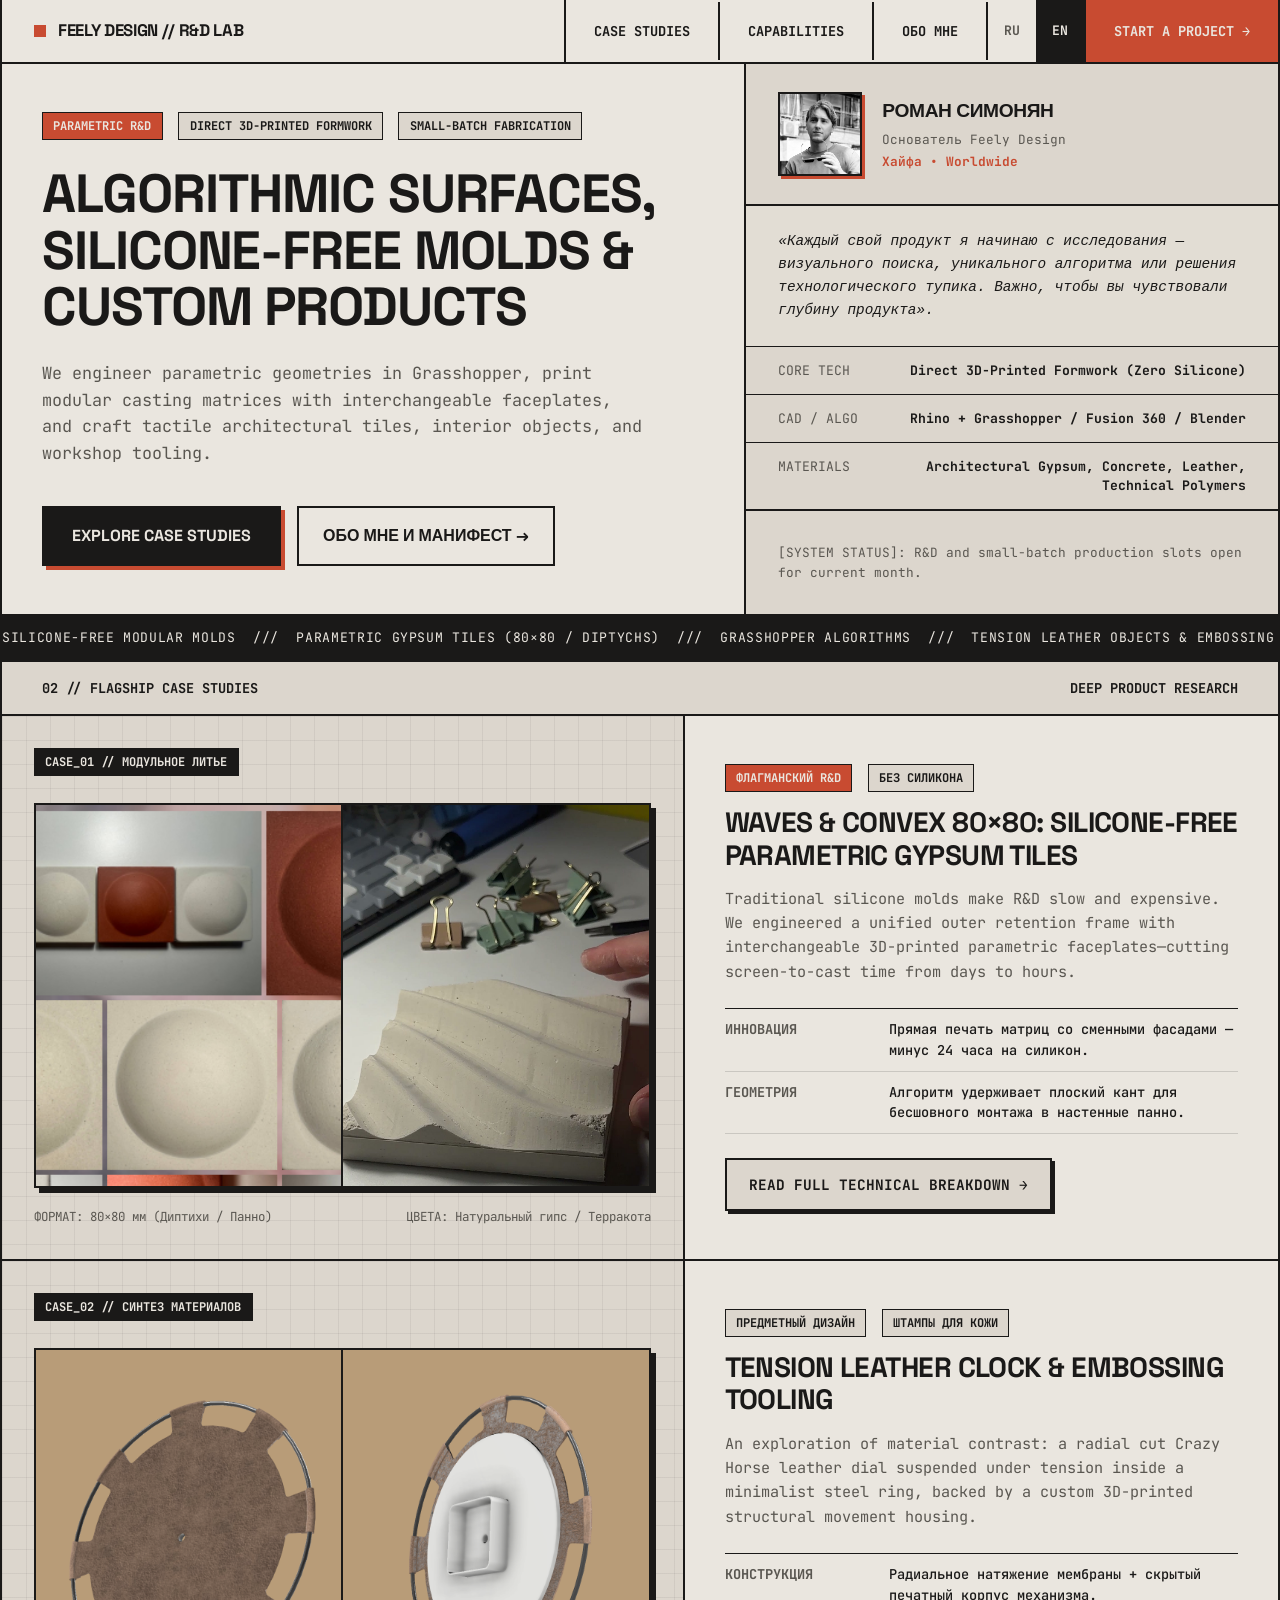
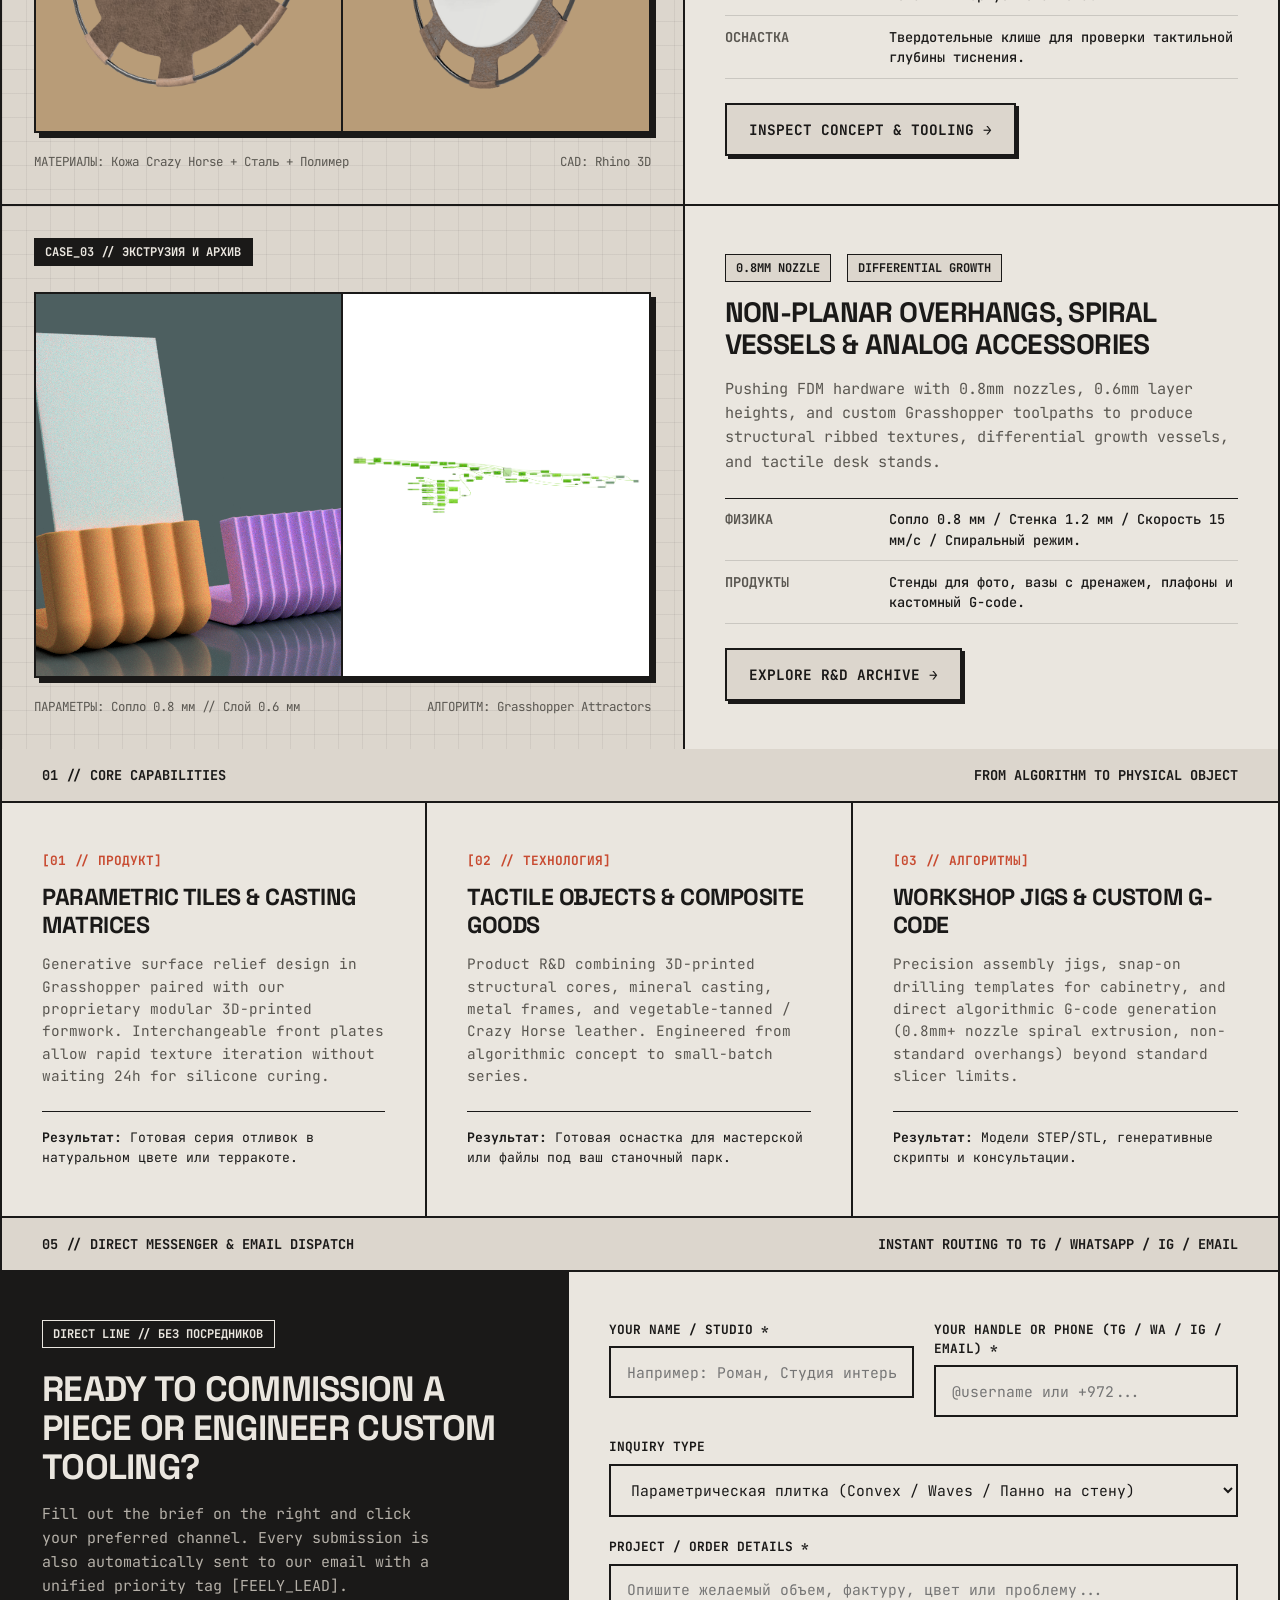
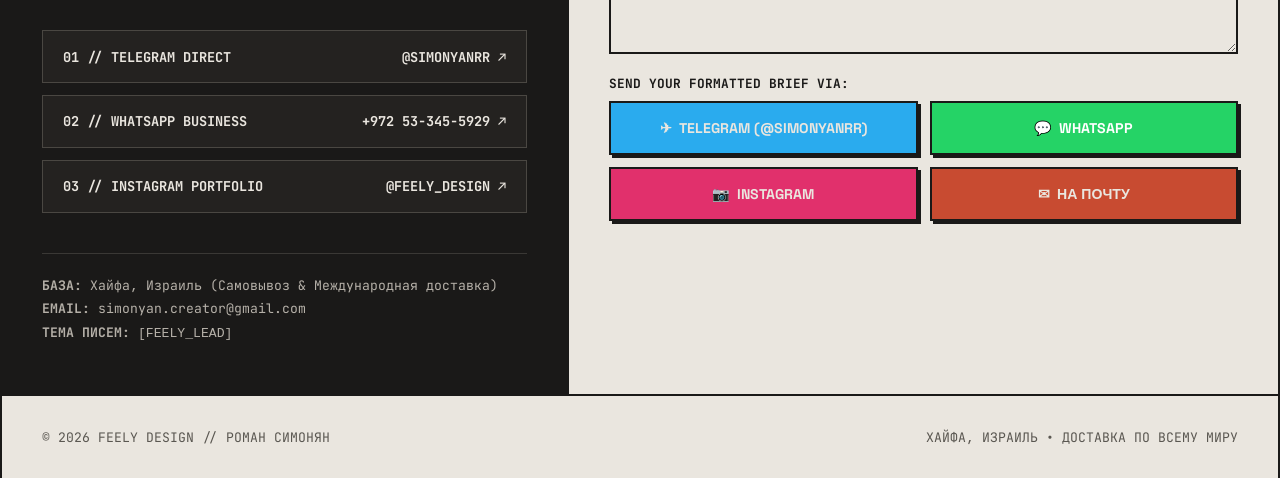
==== commit 8832a61e: "Restore original fonts, fix scroll anchor offset, re-enable RU/EN switcher, unify all project case p" ====
--- a/index.html
+++ b/index.html
@@ -3,252 +3,387 @@
 <head>
     <meta charset="UTF-8">
     <meta name="viewport" content="width=device-width, initial-scale=1.0">
-    <title>FEELY DESIGN // Роман Симонян — Предметный R&D и параметрика</title>
-    <meta name="description" content="Feely Design: параметрическая плитка, тактильные объекты и разработка прямого 3D-печатного литья без силикона. Лаборатория Романа Симоняна.">
+    <title>FEELY DESIGN // Роман Симонян — R&D Lab & Digital Fabrication</title>
+    <meta name="description" content="Feely Design: параметрическая гипсовая плитка, прямое 3D-печатное литье без силикона, предметный дизайн и оснастка для мастерских. Роман Симонян.">
     <link rel="preconnect" href="https://fonts.googleapis.com">
     <link rel="preconnect" href="https://fonts.gstatic.com" crossorigin>
-    <link href="https://fonts.googleapis.com/css2?family=Space+Grotesk:wght@400;500;600;700&family=Inter:wght@400;500;600&family=JetBrains+Mono:wght@400;500&display=swap" rel="stylesheet">
+    <link href="https://fonts.googleapis.com/css2?family=JetBrains+Mono:ital,wght@0,400;0,700;1,400&family=Space+Grotesk:wght@500;700&display=swap" rel="stylesheet">
     <link rel="stylesheet" href="assets/css/style.css">
 </head>
 <body>
 
     <!-- HEADER -->
     <header>
-        <a href="index.html" class="brand">
-            <span class="brand-dot"></span>
-            <span>FEELY DESIGN</span>
+        <a href="index.html" class="logo-block">
+            <span class="logo-indicator"></span>
+            <span>FEELY DESIGN // R&D LAB</span>
         </a>
-        <nav class="nav-links">
-            <a href="#work">Работы</a>
-            <a href="#services">Направления</a>
-            <a href="projects/about.html">Обо мне</a>
-            <a href="#contact" class="btn-nav">Связаться</a>
+        <nav>
+            <a href="#work" data-i18n="nav_cases">Проекты</a>
+            <a href="#services" data-i18n="nav_services">Направления</a>
+            <a href="projects/about.html" data-i18n="nav_about">Обо мне</a>
         </nav>
+        <div class="header-controls">
+            <div class="lang-switch" aria-label="Language switcher">
+                <button type="button" class="lang-btn active" data-lang="ru">RU</button>
+                <button type="button" class="lang-btn" data-lang="en">EN</button>
+            </div>
+            <a href="#contact" class="cta-header" data-i18n="nav_cta">Обсудить проект →</a>
+        </div>
     </header>
 
-    <div class="page-container">
-
-        <!-- HERO SECTION (Личный голос автора + ваша фотография) -->
-        <section class="hero-section">
-            <div>
-                <span class="badge badge-accent">R&D Лаборатория предметного дизайна</span>
-                <h1 class="hero-title">Материализую цифровые алгоритмы в осязаемые предметы.</h1>
-                <p class="hero-subtitle">
-                    Я проектирую параметрический рельеф в Grasshopper, отливаю авторскую плитку из гипса без силиконовых форм и создаю предметы интерьера с честной фактурой.
-                </p>
-                <div style="display: flex; gap: 1rem; flex-wrap: wrap;">
-                    <a href="#work" class="btn btn-primary">Смотреть работы ↓</a>
-                    <a href="projects/about.html" class="btn btn-secondary">Обо мне и философии →</a>
-                </div>
-            </div>
-
-            <div class="hero-author-card">
-                <div class="author-header">
-                    <img src="assets/img/roman_simonyan.jpg" alt="Роман Симонян" class="author-avatar">
-                    <div class="author-meta">
+    <!-- HERO SECTION (Голос автора + ваше фото + ключевая идея) -->
+    <section class="grid-row hero">
+        <div class="hero-main pad-lg">
+            <div>
+                <span class="tag tag-accent" data-i18n="hero_tag1">Параметрический R&D</span>
+                <span class="tag" data-i18n="hero_tag2">Печать матриц без силикона</span>
+                <span class="tag" data-i18n="hero_tag3">Предметный дизайн</span>
+                
+                <h1 class="hero-title" data-i18n="hero_title">
+                    Материализую цифровые алгоритмы в осязаемые предметы.
+                </h1>
+                
+                <p class="hero-sub" data-i18n="hero_sub">
+                    Я проектирую генеративный рельеф в Grasshopper, печатаю модульную опалубку со сменными фасадами без силикона и создаю тактильную гипсовую плитку, предметы интерьера и оснастку для мастерских.
+                </p>
+            </div>
+
+            <div class="hero-actions">
+                <a href="#work" class="btn-primary" data-i18n="hero_btn_cases">Смотреть работы ↓</a>
+                <a href="projects/about.html" class="btn-secondary" data-i18n="hero_btn_about">Обо мне и манифест →</a>
+            </div>
+        </div>
+
+        <!-- Боковая авторская карточка Романа -->
+        <div class="hero-author-sidebar">
+            <div>
+                <div class="author-card-header">
+                    <img src="assets/img/roman_simonyan.jpg" alt="Роман Симонян" class="author-avatar-img">
+                    <div class="author-title">
                         <h3>Роман Симонян</h3>
                         <p>Основатель Feely Design</p>
-                        <p style="font-size: 0.78rem; color: var(--accent);">Хайфа, Израиль • Worldwide</p>
-                    </div>
-                </div>
-                <div class="author-bio-snippet">
-                    «Каждый свой продукт я начинаю с исследования — визуального поиска, уникального алгоритма или решения технологического тупика. Для меня важно, чтобы вы чувствовали глубину продукта».
-                </div>
-            </div>
-        </section>
-
-        <!-- PORTFOLIO / WORK (Чистые карточки вместо плотного текста) -->
-        <div class="section-header" id="work">
-            <div>
-                <span class="badge">Портфолио проектов</span>
-                <h2>Избранные работы</h2>
-            </div>
-            <a href="projects/about.html" style="font-size: 0.9rem; font-weight: 600; color: var(--accent);">Подробнее об исследованиях →</a>
-        </div>
-
-        <section class="projects-grid">
-            <!-- Featured: Tiles -->
-            <div class="project-card featured">
-                <div class="project-media">
-                    <img src="assets/img/convex_collage.png" alt="Параметрическая плитка Convex 80x80">
-                </div>
-                <div class="project-info">
-                    <div>
-                        <span class="badge badge-accent">Флагманский R&D</span>
-                        <h3>Параметрическая плитка 80×80 мм (Convex & Waves)</h3>
-                        <p>
-                            Отказ от классического силикона: я разработал унифицированную модульную опалубку со сменными 3D-печатными фасадами. Это сократило путь от алгоритма до готовой гипсовой отливки с суток до 4 часов.
-                        </p>
-                    </div>
-                    <div>
-                        <div class="project-specs">
-                            <span>Архитектурный гипс</span>
-                            <span>Терракота</span>
-                            <span>Grasshopper</span>
-                        </div>
-                        <a href="projects/parametric-tiles.html" class="btn btn-secondary" style="margin-top: 1.25rem; width: 100%;">
-                            Смотреть весь процесс и фото →
-                        </a>
-                    </div>
-                </div>
-            </div>
-
-            <!-- Case 2: Leather Clock -->
-            <div class="project-card">
-                <div class="project-media">
-                    <img src="assets/img/leather_clock_front.png" alt="Часы на растяжении кожи">
-                </div>
-                <div class="project-info">
-                    <div>
-                        <span class="badge">Предметный дизайн</span>
-                        <h3>Натяжные интерьерные часы из кожи</h3>
-                        <p>
-                            Циферблат из кожи Crazy Horse, растянутый радиальными лепестками на стальном обруче, с задним печатным корпусом механизма и штампами тиснения.
-                        </p>
-                    </div>
-                    <a href="projects/leather-clock.html" class="btn btn-secondary" style="margin-top: 1rem;">
-                        Подробнее о концепте →
+                        <p style="color: var(--accent); font-weight: 700; margin-top: 0.2rem;">Хайфа • Worldwide</p>
+                    </div>
+                </div>
+
+                <div class="author-quote" data-i18n="author_quote">
+                    «Каждый свой продукт я начинаю с исследования — визуального поиска, уникального алгоритма или решения технологического тупика. Важно, чтобы вы чувствовали глубину продукта».
+                </div>
+
+                <ul class="spec-list">
+                    <li>
+                        <span data-i18n="spec_innov_k">Технология</span>
+                        <span data-i18n="spec_innov_v">Прямая печать матриц (Zero Silicone)</span>
+                    </li>
+                    <li>
+                        <span data-i18n="spec_cad_k">CAD / Алгоритмы</span>
+                        <span data-i18n="spec_cad_v">Rhino + Grasshopper / Fusion / Blender</span>
+                    </li>
+                    <li>
+                        <span data-i18n="spec_mat_k">Материалы</span>
+                        <span data-i18n="spec_mat_v">Гипс, Терракота, Кожа, Полимеры</span>
+                    </li>
+                </ul>
+            </div>
+
+            <div class="pad-md" style="font-size: 0.8rem; color: var(--text-muted); border-top: 1px solid var(--border-color);" data-i18n="status_line">
+                [СТАТУС]: Открыты слоты на R&D, плитку и прототипирование в этом месяце.
+            </div>
+        </div>
+    </section>
+
+    <!-- MARQUEE -->
+    <div class="marquee-wrapper">
+        <div class="marquee-content">
+            SILICONE-FREE MODULAR MOLDS &nbsp;///&nbsp; PARAMETRIC GYPSUM TILES (80×80 / DIPTYCHS) &nbsp;///&nbsp; GRASSHOPPER ALGORITHMS &nbsp;///&nbsp; TENSION LEATHER OBJECTS & EMBOSSING STAMPS &nbsp;///&nbsp; 0.8MM SPIRAL VASE EXTRUSION &nbsp;///&nbsp; WORKSHOP JIGS & TOOLING &nbsp;///&nbsp;
+        </div>
+    </div>
+
+    <!-- WORK SECTION (Секция с точной привязкой скролла) -->
+    <div id="work" class="section-bar">
+        <span data-i18n="sec_cases_l">01 // Избранные проекты</span>
+        <span data-i18n="sec_cases_r">Визуальные исследования и продукты</span>
+    </div>
+
+    <section class="grid-row" style="border-bottom: none;">
+        <!-- Project 1: Tiles -->
+        <div class="grid-row case-item">
+            <div class="case-visual">
+                <div>
+                    <span class="tag tag-dark">CASE_01 // МОДУЛЬНОЕ ЛИТЬЕ</span>
+                </div>
+                <a href="projects/parametric-tiles.html" class="case-img-frame" title="Открыть кейс">
+                    <div class="case-img-grid-2">
+                        <img src="assets/img/convex_collage.png" alt="Плитка Convex 80x80 в гипсе и терракоте" loading="lazy">
+                        <img src="assets/img/waves_result.jpg" alt="Плитка Waves с глубокой игрой теней" loading="lazy">
+                    </div>
+                </a>
+                <div style="font-size: 0.78rem; color: var(--text-muted); display: flex; justify-content: space-between;">
+                    <span>ФОРМАТ: 80×80 мм (Диптихи / Панно)</span>
+                    <span>ЦВЕТА: Натуральный гипс / Терракота</span>
+                </div>
+            </div>
+
+            <div class="case-info pad-lg">
+                <div>
+                    <span class="tag tag-accent">Флагманский R&D</span>
+                    <span class="tag">Без силикона</span>
+                    <h3 class="case-title" data-i18n="case1_title">Waves & Convex 80×80: Параметрическая плитка без силикона</h3>
+                    <p class="case-desc" data-i18n="case1_desc">
+                        Вместо классических силиконовых форм я создал унифицированную жесткую опалубку со сменными 3D-печатными фасадами. Это снижает себестоимость R&D в 4 раза и ускоряет путь от экрана до готовой отливки до нескольких часов.
+                    </p>
+
+                    <div class="case-highlights">
+                        <div class="highlight-row">
+                            <span class="highlight-label" data-i18n="case1_h1_k">Инновация</span>
+                            <span class="highlight-val" data-i18n="case1_h1_v">Прямая печать матриц со сменными фасадами — минус 24 часа на силикон.</span>
+                        </div>
+                        <div class="highlight-row">
+                            <span class="highlight-label" data-i18n="case1_h2_k">Геометрия</span>
+                            <span class="highlight-val" data-i18n="case1_h2_v">Алгоритм удерживает плоский кант для бесшовного монтажа в настенные панно.</span>
+                        </div>
+                    </div>
+                </div>
+
+                <a href="projects/parametric-tiles.html" class="case-link" data-i18n="case1_btn">
+                    Смотреть фото процесса и технологию →
+                </a>
+            </div>
+        </div>
+
+        <!-- Project 2: Leather Clock -->
+        <div class="grid-row case-item">
+            <div class="case-visual">
+                <div>
+                    <span class="tag tag-dark">CASE_02 // СИНТЕЗ МАТЕРИАЛОВ</span>
+                </div>
+                <a href="projects/leather-clock.html" class="case-img-frame" title="Открыть кейс">
+                    <div class="case-img-grid-2">
+                        <img src="assets/img/leather_clock_front.png" alt="Часы из кожи Crazy Horse" loading="lazy">
+                        <img src="assets/img/leather_clock_back.png" alt="Задний печатный корпус механизма" loading="lazy">
+                    </div>
+                </a>
+                <div style="font-size: 0.78rem; color: var(--text-muted); display: flex; justify-content: space-between;">
+                    <span>МАТЕРИАЛЫ: Кожа Crazy Horse + Сталь + Полимер</span>
+                    <span>CAD: Rhino 3D</span>
+                </div>
+            </div>
+
+            <div class="case-info pad-lg">
+                <div>
+                    <span class="tag">Предметный дизайн</span>
+                    <span class="tag">Штампы для кожи</span>
+                    <h3 class="case-title" data-i18n="case2_title">Концепт часов на растяжении кожи и штампы тиснения</h3>
+                    <p class="case-desc" data-i18n="case2_desc">
+                        Исследование натяжения: циферблат из кожи Crazy Horse растянут лепестками на стальном обруче. В дополнение к часам — печатные полимерные штампы для холодного тиснения без дорогих латунных клише.
+                    </p>
+
+                    <div class="case-highlights">
+                        <div class="highlight-row">
+                            <span class="highlight-label" data-i18n="case2_h1_k">Конструкция</span>
+                            <span class="highlight-val" data-i18n="case2_h1_v">Радиальное натяжение мембраны + скрытый печатный корпус механизма.</span>
+                        </div>
+                        <div class="highlight-row">
+                            <span class="highlight-label" data-i18n="case2_h2_k">Оснастка</span>
+                            <span class="highlight-val" data-i18n="case2_h2_v">Твердотельные клише для проверки тактильной глубины тиснения.</span>
+                        </div>
+                    </div>
+                </div>
+
+                <a href="projects/leather-clock.html" class="case-link" data-i18n="case2_btn">
+                    Смотреть концепт и рендеры →
+                </a>
+            </div>
+        </div>
+
+        <!-- Project 3: Digital Fab -->
+        <div class="grid-row case-item">
+            <div class="case-visual">
+                <div>
+                    <span class="tag tag-dark">CASE_03 // ЭКСТРУЗИЯ И АРХИВ</span>
+                </div>
+                <a href="projects/digital-fabrication.html" class="case-img-frame" title="Открыть кейс">
+                    <div class="case-img-grid-2">
+                        <img src="assets/img/instax_stand.png" alt="Ребристая подставка Instax" loading="lazy">
+                        <img src="assets/img/gh_algorithm.png" alt="Ноды Grasshopper" loading="lazy" style="object-fit: contain; background: #fff; padding: 0.5rem;">
+                    </div>
+                </a>
+                <div style="font-size: 0.78rem; color: var(--text-muted); display: flex; justify-content: space-between;">
+                    <span>ПАРАМЕТРЫ: Сопло 0.8 мм // Слой 0.6 мм</span>
+                    <span>АЛГОРИТМ: Grasshopper Attractors</span>
+                </div>
+            </div>
+
+            <div class="case-info pad-lg">
+                <div>
+                    <span class="tag">0.8mm Nozzle</span>
+                    <span class="tag">Differential Growth</span>
+                    <h3 class="case-title" data-i18n="case3_title">Спиральная печать, ребристые стенды и архив R&D</h3>
+                    <p class="case-desc" data-i18n="case3_desc">
+                        Превращение физики слоев 3D-печати в архитектурный прием: медленная печать широким соплом нависаний без поддержек, подставки под Instax, вазы Differential Growth и параметрическая резьба.
+                    </p>
+
+                    <div class="case-highlights">
+                        <div class="highlight-row">
+                            <span class="highlight-label" data-i18n="case3_h1_k">Физика</span>
+                            <span class="highlight-val" data-i18n="case3_h1_v">Сопло 0.8 мм / Стенка 1.2 мм / Скорость 15 мм/с / Спиральный режим.</span>
+                        </div>
+                        <div class="highlight-row">
+                            <span class="highlight-label" data-i18n="case3_h2_k">Продукты</span>
+                            <span class="highlight-val" data-i18n="case3_h2_v">Стенды для фото, вазы с дренажем, плафоны и кастомный G-code.</span>
+                        </div>
+                    </div>
+                </div>
+
+                <a href="projects/digital-fabrication.html" class="case-link" data-i18n="case3_btn">
+                    Смотреть визуальный архив моделей →
+                </a>
+            </div>
+        </div>
+    </section>
+
+    <!-- SERVICES SECTION -->
+    <div id="services" class="section-bar">
+        <span data-i18n="sec_services_l">02 // Направления работы</span>
+        <span data-i18n="sec_services_r">Чем я могу помочь вашему проекту</span>
+    </div>
+
+    <section class="grid-row services-grid">
+        <div class="service-card pad-lg">
+            <div>
+                <span class="service-num">[01 // ПРОДУКТ]</span>
+                <h2 class="service-title" data-i18n="srv1_title">Плитка и настенные панно</h2>
+                <p class="service-desc" data-i18n="srv1_desc">
+                    Авторская гипсовая плитка 80×80 мм, диптихи и крупные рельефные композиции для дизайнеров интерьера и архитектурных бюро.
+                </p>
+            </div>
+            <div class="service-meta" data-i18n="srv1_meta">
+                <strong>Результат:</strong> Готовая серия отливок в натуральном цвете или терракоте.
+            </div>
+        </div>
+
+        <div class="service-card pad-lg">
+            <div>
+                <span class="service-num">[02 // ТЕХНОЛОГИЯ]</span>
+                <h2 class="service-title" data-i18n="srv2_title">Печатные матрицы и оснастка</h2>
+                <p class="service-desc" data-i18n="srv2_desc">
+                    Проектирование и изготовление модульной опалубки под гипсовое/бетонное литье, кондукторов для мебели и клише для тиснения кожи.
+                </p>
+            </div>
+            <div class="service-meta" data-i18n="srv2_meta">
+                <strong>Результат:</strong> Готовая оснастка для мастерской или файлы под ваш станочный парк.
+            </div>
+        </div>
+
+        <div class="service-card pad-lg">
+            <div>
+                <span class="service-num">[03 // АЛГОРИТМЫ]</span>
+                <h2 class="service-title" data-i18n="srv3_title">Параметрический CAD / R&D</h2>
+                <p class="service-desc" data-i18n="srv3_desc">
+                    Генерация уникального рельефа в Grasshopper, адаптация изделий под серийное производство и нестандартные траектории 3D-печати.
+                </p>
+            </div>
+            <div class="service-meta" data-i18n="srv3_meta">
+                <strong>Результат:</strong> Модели STEP/STL, генеративные скрипты и консультации.
+            </div>
+        </div>
+    </section>
+
+    <!-- CONTACT SECTION -->
+    <div id="contact" class="section-bar">
+        <span data-i18n="sec_contact_l">03 // Прямая связь & Заявка</span>
+        <span data-i18n="sec_contact_r">Ответ в течение 1–2 часов</span>
+    </div>
+
+    <section class="grid-row contact-section">
+        <div class="contact-info pad-lg">
+            <div>
+                <span class="tag" style="background: transparent; color: var(--bg-primary); border-color: var(--bg-primary);">Direct Line // Без посредников</span>
+                <h2 style="font-size: 2.2rem; margin-top: 1rem; line-height: 1.1;" data-i18n="contact_title">Обсудим вашу задачу?</h2>
+                <p data-i18n="contact_sub">
+                    Заполните короткий бриф справа и выберите удобный мессенджер. Заявка мгновенно сформируется и откроется в чате со мной, а копия улетит на почту.
+                </p>
+
+                <div class="direct-channels">
+                    <a href="https://t.me/simonyanrr" target="_blank" rel="noopener" class="channel-btn">
+                        <span>01 // TELEGRAM DIRECT</span>
+                        <span>@SIMONYANRR ↗</span>
                     </a>
-                </div>
-            </div>
-
-            <!-- Case 3: Digital Fab -->
-            <div class="project-card">
-                <div class="project-media">
-                    <img src="assets/img/instax_stand.png" alt="Ребристый стенд Instax">
-                </div>
-                <div class="project-info">
-                    <div>
-                        <span class="badge">0.8mm Экструзия</span>
-                        <h3>Спиральная печать и аксессуары</h3>
-                        <p>
-                            Управление физикой нависаний и ребристой фактурой соплом 0.8 мм: подставки под снимки Instax, генеративные вазы и параметрическая резьба.
-                        </p>
-                    </div>
-                    <a href="projects/digital-fabrication.html" class="btn btn-secondary" style="margin-top: 1rem;">
-                        Смотреть модели и архив →
+                    <a href="https://wa.me/972533455929" target="_blank" rel="noopener" class="channel-btn">
+                        <span>02 // WHATSAPP BUSINESS</span>
+                        <span>+972 53-345-5929 ↗</span>
                     </a>
-                </div>
-            </div>
-        </section>
-
-        <!-- SERVICES (Коротко и ясно) -->
-        <div class="section-header" id="services">
-            <div>
-                <span class="badge">Форматы сотрудничества</span>
-                <h2>Чем я могу помочь вашему проекту</h2>
-            </div>
-        </div>
-
-        <section class="projects-grid" style="margin-bottom: 2rem;">
-            <div class="project-card" style="padding: 2rem;">
-                <span class="badge badge-accent">01 // Продукт</span>
-                <h3>Авторская плитка и декор</h3>
-                <p>
-                    Отливка настенных панно, диптихов и триптихов из высокопрочного гипса и бетона для интерьерных дизайнеров и частных пространств.
-                </p>
-            </div>
-
-            <div class="project-card" style="padding: 2rem;">
-                <span class="badge badge-accent">02 // Технология</span>
-                <h3>Литьевые матрицы и оснастка</h3>
-                <p>
-                    Проектирование и 3D-печать модульных форм под заливку для ваших производств, шаблоны для мебельных мастерских и полимерные клише для кожи.
-                </p>
-            </div>
-        </section>
-
-        <!-- CONTACT SECTION (Удобный сбор заявок с живыми кнопками) -->
-        <section class="contact-grid" id="contact">
-            <div class="contact-left">
-                <span class="badge badge-accent" style="background: rgba(200, 75, 49, 0.2);">Прямой контакт</span>
-                <h2>Обсудим вашу идею?</h2>
-                <p>
-                    Напишите мне напрямую в мессенджер или заполните форму. Я лично отвечаю на все входящие запросы в течение пары часов.
-                </p>
-
-                <div class="direct-buttons">
-                    <a href="https://t.me/simonyanrr" target="_blank" rel="noopener" class="direct-btn">
-                        <span>Telegram: @simonyanrr</span>
-                        <span>Чат ↗</span>
+                    <a href="https://instagram.com/feely_design" target="_blank" rel="noopener" class="channel-btn">
+                        <span>03 // INSTAGRAM PORTFOLIO</span>
+                        <span>@FEELY_DESIGN ↗</span>
                     </a>
-                    <a href="https://wa.me/972533455929" target="_blank" rel="noopener" class="direct-btn">
-                        <span>WhatsApp: +972 53-345-5929</span>
-                        <span>Сообщение ↗</span>
-                    </a>
-                    <a href="https://instagram.com/feely_design" target="_blank" rel="noopener" class="direct-btn">
-                        <span>Instagram: @feely_design</span>
-                        <span>Direct ↗</span>
-                    </a>
-                </div>
-
-                <div style="margin-top: 2rem; font-size: 0.85rem; color: #888;">
-                    Email: simonyan.creator@gmail.com<br>
-                    Тема писем: <code>[FEELY_LEAD]</code>
-                </div>
-            </div>
-
-            <div>
-                <form id="inquiry-form" class="clean-form" onsubmit="return false;">
+                </div>
+            </div>
+
+            <div style="margin-top: 2.5rem; font-size: 0.82rem; line-height: 1.8; color: #B5B0A8; border-top: 1px solid #3A3835; padding-top: 1.25rem;">
+                <div><strong>БАЗА:</strong> Хайфа, Израиль (Самовывоз & Международная доставка)</div>
+                <div><strong>EMAIL:</strong> simonyan.creator@gmail.com</div>
+                <div><strong>ТЕМА ПИСЕМ:</strong> <code>[FEELY_LEAD]</code></div>
+            </div>
+        </div>
+
+        <div class="pad-lg">
+            <form id="inquiry-form" onsubmit="return false;">
+                <div class="form-row-2">
                     <div class="form-group">
-                        <label for="name">Ваше имя / Студия *</label>
+                        <label for="name" data-i18n="form_name">Ваше имя / Студия *</label>
                         <input type="text" id="name" name="name" required placeholder="Например: Роман, Студия интерьера">
                     </div>
-
                     <div class="form-group">
-                        <label for="contact-method">Контакт (Telegram, WhatsApp или телефон) *</label>
-                        <input type="text" id="contact-method" name="contact" required placeholder="@username или +7 / +972...">
-                    </div>
-
-                    <div class="form-group">
-                        <label for="task-type">Что вас интересует?</label>
-                        <select id="task-type" name="task_type">
-                            <option value="tiles">Плитка (Convex / Waves / Панно на стену)</option>
-                            <option value="molds">Печатные литьевые матрицы без силикона</option>
-                            <option value="objects">Предметный дизайн (Часы из кожи / Вазы)</option>
-                            <option value="tooling">Оснастка и кондукторы для мастерской</option>
-                            <option value="custom">Индивидуальный R&D / Grasshopper</option>
-                        </select>
-                    </div>
-
-                    <div class="form-group">
-                        <label for="message">Пара слов о задаче *</label>
-                        <textarea id="message" name="message" rows="3" required placeholder="Какой объем, размеры, фактура или цвет вас интересуют?"></textarea>
-                    </div>
-
-                    <div style="margin-top: 0.5rem;">
-                        <label style="font-size: 0.8rem; font-family: var(--font-mono); color: #A09D98; display: block; margin-bottom: 0.5rem;">
-                            Куда отправить заявку:
-                        </label>
-                        <div class="dispatch-actions">
-                            <button type="button" class="btn btn-primary" data-dispatch="tg" style="background: #2AABEE;">
-                                В Telegram ✈
-                            </button>
-                            <button type="button" class="btn btn-primary" data-dispatch="wa" style="background: #25D366; color: #fff;">
-                                В WhatsApp 💬
-                            </button>
-                            <button type="button" class="btn btn-primary" data-dispatch="ig" style="background: #E1306C;">
-                                В Instagram 📷
-                            </button>
-                            <button type="button" class="btn btn-primary" data-dispatch="email" style="background: var(--accent);">
-                                На Почту ✉
-                            </button>
-                        </div>
-                    </div>
-
-                    <div id="dispatch-status" style="display: none; padding: 0.75rem 1rem; border-radius: var(--radius-sm); font-size: 0.85rem; background: #22201E; border-left: 3px solid var(--accent); color: #fff;"></div>
-                </form>
-            </div>
-        </section>
-
-    </div>
+                        <label for="contact-method" data-i18n="form_contact">Контакт (Telegram, WhatsApp или телефон) *</label>
+                        <input type="text" id="contact-method" name="contact" required placeholder="@username или +972...">
+                    </div>
+                </div>
+
+                <div class="form-group">
+                    <label for="task-type" data-i18n="form_cat">Направление запроса</label>
+                    <select id="task-type" name="task_type">
+                        <option value="tiles">Параметрическая плитка (Convex / Waves / Панно на стену)</option>
+                        <option value="molds">Печатные матрицы для литья гипса/бетона (без силикона)</option>
+                        <option value="objects">Предметный дизайн (Часы из кожи / Вазы / Стенды)</option>
+                        <option value="tooling">Оснастка, шаблоны и штампы для мастерских</option>
+                        <option value="cad">Параметрический CAD / Grasshopper R&D</option>
+                    </select>
+                </div>
+
+                <div class="form-group">
+                    <label for="message" data-i18n="form_msg">Пара слов о задаче *</label>
+                    <textarea id="message" name="message" rows="3" required placeholder="Опишите желаемый объем, фактуру, цвет или проблему..."></textarea>
+                </div>
+
+                <div>
+                    <label data-i18n="dispatch_label" style="display: block; margin-bottom: 0.5rem;">Отправить готовую заявку напрямую:</label>
+                    <div class="dispatch-bar">
+                        <button type="button" class="btn-dispatch tg" data-dispatch="tg">
+                            <span>✈</span> <span>Telegram (@simonyanrr)</span>
+                        </button>
+                        <button type="button" class="btn-dispatch wa" data-dispatch="wa">
+                            <span>💬</span> <span>WhatsApp</span>
+                        </button>
+                        <button type="button" class="btn-dispatch ig" data-dispatch="ig">
+                            <span>📷</span> <span>Instagram</span>
+                        </button>
+                        <button type="button" class="btn-dispatch email" data-dispatch="email">
+                            <span>✉</span> <span>На Почту</span>
+                        </button>
+                    </div>
+                </div>
+
+                <div id="dispatch-status" class="dispatch-status"></div>
+            </form>
+        </div>
+    </section>
 
     <!-- FOOTER -->
     <footer>
-        <div class="footer-inner">
-            <div>© 2026 FEELY DESIGN // РОМАН СИМОНЯН</div>
-            <div><a href="projects/about.html">ОБО МНЕ</a> • ХАЙФА, ИЗРАИЛЬ • ДОСТАВКА ПО ВСЕМУ МИРУ</div>
-        </div>
+        <div>© 2026 FEELY DESIGN // РОМАН СИМОНЯН</div>
+        <div>ХАЙФА, ИЗРАИЛЬ • ДОСТАВКА ПО ВСЕМУ МИРУ</div>
     </footer>
 
     <script src="assets/js/main.js"></script>
--- a/assets/css/style.css
+++ b/assets/css/style.css
@@ -1,20 +1,22 @@
-/* FEELY DESIGN — MINIMALIST ARCHITECTURAL DESIGN SYSTEM */
+/* ========================================================
+   FEELY DESIGN // INDUSTRIAL R&D DESIGN SYSTEM
+   Fonts: 'JetBrains Mono' + 'Space Grotesk'
+   ======================================================== */
+
 :root {
-    --bg-main: #F4F1EA;          /* Теплый гипс / светлая бумага */
-    --bg-card: #ECE7DE;          /* Чистый архитектурный фон карточек */
-    --bg-dark: #141312;          /* Глубокий чугунный черный */
-    --text-main: #141312;
-    --text-muted: #6B665F;
-    --accent: #C84B31;           /* Терракота Feely */
+    --bg-primary: #EAE6DF;       /* Raw gypsum / unbleached paper */
+    --bg-secondary: #DCD6CD;     /* Raw concrete */
+    --bg-card: #E2DDD5;
+    --bg-dark: #1A1918;          /* Cast iron / charcoal */
+    --text-main: #1A1918;
+    --text-muted: #5A5751;
+    --accent: #C84B31;           /* Industrial terracotta / red oxide */
     --accent-hover: #A83820;
-    --border: rgba(20, 19, 18, 0.12);
-    --border-strong: #141312;
-    --font-heading: 'Space Grotesk', -apple-system, sans-serif;
-    --font-body: 'Inter', -apple-system, sans-serif;
-    --font-mono: 'JetBrains Mono', monospace;
-    --radius-sm: 4px;
-    --radius-md: 8px;
-    --radius-lg: 12px;
+    --border-color: #1A1918;
+    --border-width: 2px;
+    --telegram: #2AABEE;
+    --whatsapp: #25D366;
+    --instagram: #E1306C;
 }
 
 * {
@@ -25,28 +27,34 @@
 
 html {
     scroll-behavior: smooth;
+    /* Устраняет перекрытие заголовков при клике по якорям */
+    scroll-padding-top: 75px;
 }
 
 body {
-    background-color: var(--bg-main);
+    background-color: var(--bg-primary);
     color: var(--text-main);
-    font-family: var(--font-body);
-    line-height: 1.6;
-    font-size: 16px;
-    -webkit-font-smoothing: antialiased;
-}
-
-h1, h2, h3, h4 {
-    font-family: var(--font-heading);
-    letter-spacing: -0.03em;
-    line-height: 1.15;
-    font-weight: 600;
+    font-family: 'JetBrains Mono', monospace;
+    line-height: 1.5;
+    font-size: 15px;
+    overflow-x: hidden;
+    border-left: var(--border-width) solid var(--border-color);
+    border-right: var(--border-width) solid var(--border-color);
+    max-width: 1440px;
+    margin: 0 auto;
+}
+
+h1, h2, h3, h4, .font-display {
+    font-family: 'Space Grotesk', sans-serif;
+    text-transform: uppercase;
+    letter-spacing: -0.02em;
+    font-weight: 700;
 }
 
 a {
     color: inherit;
     text-decoration: none;
-    transition: all 0.2s ease;
+    transition: all 0.15s ease;
 }
 
 img {
@@ -54,490 +62,780 @@
     display: block;
 }
 
-.page-container {
-    max-width: 1200px;
-    margin: 0 auto;
-    padding: 0 2rem;
+/* Grid & Layout Utilities */
+.grid-row {
+    display: grid;
+    border-bottom: var(--border-width) solid var(--border-color);
+}
+
+.pad-lg { padding: 3rem 2.5rem; }
+.pad-md { padding: 2rem; }
+.pad-sm { padding: 1rem 1.5rem; }
+
+.tag {
+    display: inline-block;
+    border: 1px solid var(--border-color);
+    padding: 0.25rem 0.65rem;
+    font-size: 0.75rem;
+    text-transform: uppercase;
+    background: var(--bg-secondary);
+    margin-right: 0.4rem;
+    margin-bottom: 0.4rem;
+    font-weight: 700;
+}
+
+.tag-accent {
+    background: var(--accent);
+    color: var(--bg-primary);
+    border-color: var(--border-color);
+}
+
+.tag-dark {
+    background: var(--bg-dark);
+    color: var(--bg-primary);
+}
+
+/* SECTION BAR / DIVIDER */
+.section-bar {
+    display: flex;
+    justify-content: space-between;
+    align-items: center;
+    background-color: var(--bg-secondary);
+    padding: 1rem 2.5rem;
+    border-bottom: var(--border-width) solid var(--border-color);
+    font-size: 0.85rem;
+    text-transform: uppercase;
+    font-weight: 700;
+    scroll-margin-top: 65px;
 }
 
 /* HEADER */
 header {
+    display: grid;
+    grid-template-columns: 1fr auto auto;
+    border-bottom: var(--border-width) solid var(--border-color);
     position: sticky;
     top: 0;
+    background: var(--bg-primary);
     z-index: 100;
-    background: rgba(244, 241, 234, 0.85);
-    backdrop-filter: blur(12px);
-    border-bottom: 1px solid var(--border);
-    display: flex;
-    justify-content: space-between;
-    align-items: center;
-    padding: 1.1rem 2rem;
-    max-width: 1200px;
-    margin: 0 auto;
-}
-
-.brand {
-    display: flex;
-    align-items: center;
-    gap: 0.6rem;
-    font-family: var(--font-heading);
-    font-weight: 700;
-    font-size: 1.1rem;
+}
+
+.logo-block {
+    padding: 1.15rem 2rem;
+    font-weight: 700;
+    font-size: 1.05rem;
+    display: flex;
+    align-items: center;
+    gap: 0.75rem;
+    border-right: var(--border-width) solid var(--border-color);
+    font-family: 'Space Grotesk', sans-serif;
     letter-spacing: -0.02em;
 }
 
-.brand-dot {
-    width: 9px;
-    height: 9px;
-    background: var(--accent);
-    border-radius: 50%;
-}
-
-.nav-links {
-    display: flex;
-    align-items: center;
-    gap: 1.75rem;
-    font-size: 0.92rem;
-    font-weight: 500;
-}
-
-.nav-links a:hover, .nav-links a.active {
-    color: var(--accent);
-}
-
-.btn-nav {
+.logo-indicator {
+    width: 12px;
+    height: 12px;
+    background-color: var(--accent);
+    display: inline-block;
+    flex-shrink: 0;
+}
+
+nav {
+    display: flex;
+    align-items: center;
+}
+
+nav a {
+    padding: 1.15rem 1.75rem;
+    border-right: var(--border-width) solid var(--border-color);
+    font-size: 0.85rem;
+    text-transform: uppercase;
+    font-weight: 700;
+}
+
+nav a:hover, nav a.active {
+    background-color: var(--bg-secondary);
+}
+
+.header-controls {
+    display: flex;
+    align-items: center;
+}
+
+.lang-switch {
+    display: flex;
+    border-right: var(--border-width) solid var(--border-color);
+    height: 100%;
+}
+
+.lang-btn {
+    background: transparent;
+    border: none;
+    padding: 0 1rem;
+    font-family: 'JetBrains Mono', monospace;
+    font-size: 0.82rem;
+    font-weight: 700;
+    cursor: pointer;
+    color: var(--text-muted);
+    transition: all 0.15s;
+}
+
+.lang-btn.active {
     background: var(--bg-dark);
-    color: #fff !important;
-    padding: 0.55rem 1.1rem;
-    border-radius: var(--radius-sm);
+    color: var(--bg-primary);
+}
+
+.cta-header {
+    background-color: var(--accent);
+    color: var(--bg-primary) !important;
+    font-weight: 700;
+    padding: 1.15rem 1.75rem;
     font-size: 0.85rem;
-    font-weight: 600;
-}
-
-.btn-nav:hover {
-    background: var(--accent);
+    text-transform: uppercase;
+    display: flex;
+    align-items: center;
+    height: 100%;
+}
+
+.cta-header:hover {
+    background-color: var(--bg-dark) !important;
+}
+
+/* HERO SECTION (AUTHOR VOICE + PHOTO) */
+.hero {
+    grid-template-columns: 1.75fr 1.25fr;
+}
+
+.hero-main {
+    border-right: var(--border-width) solid var(--border-color);
+    display: flex;
+    flex-direction: column;
+    justify-content: space-between;
+}
+
+.hero-title {
+    font-size: clamp(2.2rem, 4.2vw, 3.8rem);
+    line-height: 1.05;
+    margin: 1.25rem 0 1.5rem 0;
+}
+
+.hero-sub {
+    font-size: 1.05rem;
+    color: var(--text-muted);
+    max-width: 60ch;
+    margin-bottom: 2rem;
+    line-height: 1.6;
+}
+
+.hero-actions {
+    display: flex;
+    flex-wrap: wrap;
+    gap: 1rem;
+    align-items: center;
+}
+
+.hero-author-sidebar {
+    background-color: var(--bg-secondary);
+    display: flex;
+    flex-direction: column;
+    justify-content: space-between;
+}
+
+.author-card-header {
+    display: flex;
+    gap: 1.25rem;
+    align-items: center;
+    padding: 1.75rem 2rem;
+    border-bottom: var(--border-width) solid var(--border-color);
+}
+
+.author-avatar-img {
+    width: 84px;
+    height: 84px;
+    border: var(--border-width) solid var(--border-color);
+    box-shadow: 3px 3px 0px var(--accent);
+    object-fit: cover;
+    flex-shrink: 0;
+}
+
+.author-title h3 {
+    font-size: 1.2rem;
+    margin-bottom: 0.25rem;
+}
+
+.author-title p {
+    font-size: 0.8rem;
+    color: var(--text-muted);
+}
+
+.author-quote {
+    padding: 1.5rem 2rem;
+    font-size: 0.9rem;
+    color: var(--text-main);
+    line-height: 1.6;
+    border-bottom: 1px solid var(--border-color);
+    font-style: italic;
+    background: rgba(234, 230, 223, 0.4);
+}
+
+.spec-list {
+    list-style: none;
+}
+
+.spec-list li {
+    padding: 0.85rem 2rem;
+    border-bottom: 1px solid var(--border-color);
+    display: flex;
+    justify-content: space-between;
+    gap: 1rem;
+    font-size: 0.82rem;
+}
+
+.spec-list li span:first-child {
+    color: var(--text-muted);
+    text-transform: uppercase;
+}
+
+.spec-list li span:last-child {
+    font-weight: 700;
+    text-align: right;
 }
 
 /* BUTTONS */
-.btn {
+.btn-primary {
     display: inline-flex;
     align-items: center;
-    justify-content: center;
     gap: 0.5rem;
-    padding: 0.85rem 1.6rem;
-    font-family: var(--font-heading);
-    font-weight: 600;
-    font-size: 0.95rem;
-    border-radius: var(--radius-sm);
+    background-color: var(--bg-dark);
+    color: var(--bg-primary);
+    border: var(--border-width) solid var(--border-color);
+    padding: 1rem 1.75rem;
+    font-family: 'Space Grotesk', sans-serif;
+    font-weight: 700;
+    font-size: 1rem;
+    text-transform: uppercase;
+    box-shadow: 4px 4px 0px var(--accent);
     cursor: pointer;
-    transition: all 0.2s cubic-bezier(0.16, 1, 0.3, 1);
-    border: 1px solid transparent;
-}
-
-.btn-primary {
+}
+
+.btn-primary:hover {
+    background-color: var(--accent);
+    box-shadow: 4px 4px 0px var(--border-color);
+    transform: translate(-1px, -1px);
+}
+
+.btn-secondary {
+    display: inline-flex;
+    align-items: center;
+    gap: 0.5rem;
+    background-color: transparent;
+    color: var(--text-main);
+    border: var(--border-width) solid var(--border-color);
+    padding: 1rem 1.5rem;
+    font-family: 'Space Grotesk', sans-serif;
+    font-weight: 700;
+    font-size: 1rem;
+    text-transform: uppercase;
+    cursor: pointer;
+}
+
+.btn-secondary:hover {
+    background-color: var(--bg-secondary);
+    box-shadow: 4px 4px 0px var(--border-color);
+}
+
+/* MARQUEE */
+.marquee-wrapper {
+    border-bottom: var(--border-width) solid var(--border-color);
+    background-color: var(--bg-dark);
+    color: var(--bg-primary);
+    overflow: hidden;
+    white-space: nowrap;
+    padding: 0.75rem 0;
+    font-size: 0.82rem;
+    text-transform: uppercase;
+    letter-spacing: 0.05em;
+}
+
+.marquee-content {
+    display: inline-block;
+    animation: marquee 28s linear infinite;
+}
+
+@keyframes marquee {
+    0% { transform: translateX(0); }
+    100% { transform: translateX(-50%); }
+}
+
+/* VISUAL-FIRST CASE STUDIES (3 PROJECTS) */
+.case-item {
+    grid-template-columns: 1.15fr 1fr;
+    border-bottom: var(--border-width) solid var(--border-color);
+}
+
+.case-item:last-child {
+    border-bottom: none;
+}
+
+.case-visual {
+    background-color: var(--bg-secondary);
+    border-right: var(--border-width) solid var(--border-color);
+    min-height: 420px;
+    display: flex;
+    flex-direction: column;
+    justify-content: space-between;
+    padding: 2rem;
+    position: relative;
+    background-image: 
+        linear-gradient(to right, rgba(26,25,24,0.06) 1px, transparent 1px),
+        linear-gradient(to bottom, rgba(26,25,24,0.06) 1px, transparent 1px);
+    background-size: 24px 24px;
+}
+
+.case-img-frame {
+    border: var(--border-width) solid var(--border-color);
     background: var(--bg-dark);
-    color: #fff;
-}
-
-.btn-primary:hover {
-    background: var(--accent);
-    transform: translateY(-2px);
-    box-shadow: 0 6px 16px rgba(200, 75, 49, 0.25);
-}
-
-.btn-secondary {
-    background: transparent;
-    border: 1px solid var(--border-strong);
-    color: var(--text-main);
-}
-
-.btn-secondary:hover {
-    background: var(--bg-card);
-    transform: translateY(-2px);
-}
-
-/* BADGES */
-.badge {
-    display: inline-block;
-    padding: 0.25rem 0.65rem;
-    font-family: var(--font-mono);
-    font-size: 0.72rem;
-    text-transform: uppercase;
-    letter-spacing: 0.05em;
-    border-radius: var(--radius-sm);
-    background: var(--bg-card);
-    border: 1px solid var(--border);
-    margin-bottom: 0.75rem;
-    font-weight: 500;
-}
-
-.badge-accent {
-    background: rgba(200, 75, 49, 0.1);
-    color: var(--accent);
-    border-color: rgba(200, 75, 49, 0.2);
-}
-
-/* HERO SECTION */
-.hero-section {
-    padding: 5rem 0 3.5rem 0;
-    display: grid;
-    grid-template-columns: 1.4fr 1fr;
-    gap: 3.5rem;
-    align-items: center;
-    border-bottom: 1px solid var(--border);
-}
-
-.hero-title {
-    font-size: clamp(2.4rem, 4.5vw, 3.8rem);
-    margin-bottom: 1.5rem;
-}
-
-.hero-subtitle {
-    font-size: 1.15rem;
-    color: var(--text-muted);
-    line-height: 1.65;
-    max-width: 540px;
-    margin-bottom: 2rem;
-}
-
-.hero-author-card {
-    background: var(--bg-card);
-    border: 1px solid var(--border);
-    border-radius: var(--radius-lg);
-    padding: 1.75rem;
-    display: flex;
-    flex-direction: column;
-    gap: 1.25rem;
-}
-
-.author-header {
-    display: flex;
-    align-items: center;
-    gap: 1.25rem;
-}
-
-.author-avatar {
-    width: 72px;
-    height: 72px;
-    border-radius: 50%;
-    object-fit: cover;
-    border: 2px solid #fff;
-    box-shadow: 0 4px 12px rgba(0, 0, 0, 0.08);
-}
-
-.author-meta h3 {
-    font-size: 1.2rem;
-    margin-bottom: 0.2rem;
-}
-
-.author-meta p {
-    font-size: 0.85rem;
-    color: var(--text-muted);
-    font-family: var(--font-mono);
-}
-
-.author-bio-snippet {
-    font-size: 0.92rem;
-    color: var(--text-muted);
-    line-height: 1.55;
-    border-top: 1px solid var(--border);
-    padding-top: 1rem;
-}
-
-/* SECTION HEADERS */
-.section-header {
-    margin: 4.5rem 0 2.5rem 0;
-    display: flex;
-    justify-content: space-between;
-    align-items: flex-end;
-}
-
-.section-header h2 {
-    font-size: 2rem;
-}
-
-/* PROJECT CARDS (Clean Architecture) */
-.projects-grid {
-    display: grid;
-    grid-template-columns: repeat(2, 1fr);
-    gap: 2rem;
-}
-
-.project-card {
-    background: var(--bg-card);
-    border: 1px solid var(--border);
-    border-radius: var(--radius-lg);
+    margin: 1rem 0;
     overflow: hidden;
-    display: flex;
-    flex-direction: column;
-    transition: all 0.3s cubic-bezier(0.16, 1, 0.3, 1);
-}
-
-.project-card:hover {
-    transform: translateY(-4px);
-    box-shadow: 0 12px 28px rgba(0, 0, 0, 0.06);
-    border-color: rgba(20, 19, 18, 0.25);
-}
-
-.project-card.featured {
-    grid-column: 1 / -1;
-    display: grid;
-    grid-template-columns: 1.2fr 1fr;
-}
-
-.project-media {
     position: relative;
     aspect-ratio: 16 / 10;
-    overflow: hidden;
-    background: #000;
-}
-
-.project-media img {
+    box-shadow: 5px 5px 0px var(--border-color);
+}
+
+.case-img-frame img {
     width: 100%;
     height: 100%;
     object-fit: cover;
-    transition: transform 0.4s ease;
-}
-
-.project-card:hover .project-media img {
+    transition: transform 0.35s ease;
+}
+
+.case-item:hover .case-img-frame img {
     transform: scale(1.03);
 }
 
-.project-info {
-    padding: 2rem;
-    display: flex;
-    flex-direction: column;
-    justify-content: space-between;
-}
-
-.project-info h3 {
-    font-size: 1.5rem;
-    margin: 0.5rem 0 0.75rem 0;
-}
-
-.project-info p {
+.case-img-grid-2 {
+    display: grid;
+    grid-template-columns: 1fr 1fr;
+    gap: 2px;
+    background: var(--border-color);
+    width: 100%;
+    height: 100%;
+}
+
+.case-img-grid-2 img {
+    width: 100%;
+    height: 100%;
+    object-fit: cover;
+}
+
+.case-info {
+    display: flex;
+    flex-direction: column;
+    justify-content: space-between;
+}
+
+.case-title {
+    font-size: 1.75rem;
+    margin: 0.5rem 0 1rem 0;
+    line-height: 1.15;
+}
+
+.case-desc {
     color: var(--text-muted);
     font-size: 0.95rem;
     line-height: 1.6;
     margin-bottom: 1.5rem;
 }
 
-.project-specs {
-    border-top: 1px solid var(--border);
+.case-highlights {
+    border-top: 1px solid var(--border-color);
+    margin-bottom: 1.5rem;
+}
+
+.highlight-row {
+    padding: 0.65rem 0;
+    border-bottom: 1px solid rgba(26,25,24,0.15);
+    display: flex;
+    font-size: 0.85rem;
+}
+
+.highlight-label {
+    width: 32%;
+    color: var(--text-muted);
+    font-weight: 700;
+    text-transform: uppercase;
+}
+
+.highlight-val {
+    width: 68%;
+    font-weight: 500;
+}
+
+.case-link {
+    display: inline-flex;
+    align-items: center;
+    gap: 0.5rem;
+    font-weight: 700;
+    font-size: 0.9rem;
+    text-transform: uppercase;
+    padding: 0.85rem 1.4rem;
+    border: var(--border-width) solid var(--border-color);
+    background: var(--bg-secondary);
+    align-self: flex-start;
+    box-shadow: 3px 3px 0px var(--border-color);
+}
+
+.case-link:hover {
+    background: var(--bg-dark);
+    color: var(--bg-primary);
+    box-shadow: 4px 4px 0px var(--accent);
+}
+
+/* SERVICES */
+.services-grid {
+    grid-template-columns: repeat(3, 1fr);
+}
+
+.service-card {
+    border-right: var(--border-width) solid var(--border-color);
+    display: flex;
+    flex-direction: column;
+    justify-content: space-between;
+    transition: background-color 0.2s;
+}
+
+.service-card:last-child {
+    border-right: none;
+}
+
+.service-card:hover {
+    background-color: var(--bg-card);
+}
+
+.service-num {
+    font-size: 0.8rem;
+    color: var(--accent);
+    font-weight: 700;
+    margin-bottom: 0.85rem;
+    display: block;
+}
+
+.service-title {
+    font-size: 1.45rem;
+    margin-bottom: 0.85rem;
+    line-height: 1.2;
+}
+
+.service-desc {
+    color: var(--text-muted);
+    font-size: 0.9rem;
+    line-height: 1.55;
+    margin-bottom: 1.5rem;
+}
+
+.service-meta {
+    border-top: 1px solid var(--border-color);
     padding-top: 1rem;
-    display: flex;
-    gap: 1.5rem;
-    font-size: 0.8rem;
-    color: var(--text-muted);
-    font-family: var(--font-mono);
-}
-
-/* CONTACT SECTION */
-.contact-grid {
-    display: grid;
-    grid-template-columns: 1fr 1.2fr;
-    gap: 3.5rem;
-    background: var(--bg-dark);
-    color: #fff;
-    border-radius: var(--radius-lg);
-    padding: 3.5rem;
-    margin: 4.5rem 0;
-}
-
-.contact-left h2 {
-    font-size: 2.2rem;
-    margin-bottom: 1rem;
-}
-
-.contact-left p {
-    color: #A09D98;
-    line-height: 1.65;
-    margin-bottom: 2rem;
-}
-
-.direct-buttons {
+    font-size: 0.82rem;
+}
+
+/* CONTACT & DIRECT DISPATCH */
+.contact-section {
+    grid-template-columns: 1fr 1.25fr;
+}
+
+.contact-info {
+    border-right: var(--border-width) solid var(--border-color);
+    background-color: var(--bg-dark);
+    color: var(--bg-primary);
+    display: flex;
+    flex-direction: column;
+    justify-content: space-between;
+}
+
+.contact-info p {
+    color: #B5B0A8;
+    margin-top: 1rem;
+    line-height: 1.6;
+    max-width: 44ch;
+}
+
+.direct-channels {
     display: flex;
     flex-direction: column;
     gap: 0.75rem;
-}
-
-.direct-btn {
-    display: flex;
-    justify-content: space-between;
-    align-items: center;
-    padding: 1rem 1.25rem;
-    border-radius: var(--radius-sm);
-    background: #22201E;
-    border: 1px solid #33302C;
-    font-weight: 600;
-    font-size: 0.9rem;
-}
-
-.direct-btn:hover {
+    margin-top: 2rem;
+}
+
+.channel-btn {
+    display: flex;
+    justify-content: space-between;
+    align-items: center;
+    padding: 0.95rem 1.25rem;
+    border: 1px solid #4A4742;
+    background: #242220;
+    color: var(--bg-primary);
+    font-size: 0.85rem;
+    font-weight: 700;
+    text-transform: uppercase;
+}
+
+.channel-btn:hover {
+    border-color: var(--accent);
     background: var(--accent);
-    border-color: var(--accent);
-}
-
-/* FORM STYLING */
-.clean-form {
+    color: var(--bg-primary);
+    transform: translateX(4px);
+}
+
+/* FORM */
+form {
     display: flex;
     flex-direction: column;
     gap: 1.25rem;
 }
 
-.form-group {
-    display: flex;
-    flex-direction: column;
-    gap: 0.4rem;
-}
-
-.form-group label {
-    font-size: 0.8rem;
-    font-family: var(--font-mono);
-    text-transform: uppercase;
-    color: #A09D98;
-}
-
-.clean-form input, .clean-form select, .clean-form textarea {
-    background: #22201E;
-    border: 1px solid #33302C;
-    border-radius: var(--radius-sm);
-    padding: 0.85rem 1rem;
-    color: #fff;
-    font-family: var(--font-body);
-    font-size: 0.95rem;
-    outline: none;
-    transition: border-color 0.2s;
-}
-
-.clean-form input:focus, .clean-form select:focus, .clean-form textarea:focus {
-    border-color: var(--accent);
-}
-
-.dispatch-actions {
+.form-row-2 {
     display: grid;
     grid-template-columns: 1fr 1fr;
+    gap: 1.25rem;
+}
+
+.form-group {
+    display: flex;
+    flex-direction: column;
+    gap: 0.45rem;
+}
+
+label {
+    font-size: 0.8rem;
+    text-transform: uppercase;
+    font-weight: 700;
+}
+
+input, select, textarea {
+    background-color: transparent;
+    border: var(--border-width) solid var(--border-color);
+    padding: 0.9rem 1rem;
+    font-family: 'JetBrains Mono', monospace;
+    font-size: 0.92rem;
+    color: var(--text-main);
+    border-radius: 0;
+    outline: none;
+    transition: background-color 0.15s;
+}
+
+input:focus, select:focus, textarea:focus {
+    background-color: var(--bg-secondary);
+}
+
+.dispatch-bar {
+    display: grid;
+    grid-template-columns: repeat(2, 1fr);
     gap: 0.75rem;
     margin-top: 0.5rem;
 }
 
-/* ABOUT PAGE STYLES */
-.about-hero-grid {
+.btn-dispatch {
+    border: var(--border-width) solid var(--border-color);
+    padding: 1rem 0.75rem;
+    font-family: 'Space Grotesk', sans-serif;
+    font-size: 0.88rem;
+    font-weight: 700;
+    text-transform: uppercase;
+    cursor: pointer;
+    box-shadow: 3px 3px 0px var(--border-color);
+    display: flex;
+    align-items: center;
+    justify-content: center;
+    gap: 0.45rem;
+    color: var(--bg-primary);
+    transition: all 0.15s;
+}
+
+.btn-dispatch:hover {
+    transform: translate(-2px, -2px);
+    box-shadow: 5px 5px 0px var(--border-color);
+}
+
+.btn-dispatch.tg { background-color: var(--telegram); }
+.btn-dispatch.wa { background-color: var(--whatsapp); color: #fff; }
+.btn-dispatch.ig { background-color: var(--instagram); }
+.btn-dispatch.email { background-color: var(--accent); }
+
+/* CASE STUDY PAGES (PHOTO ESSAYS) */
+.page-hero {
+    padding: 3.5rem 2.5rem;
+    border-bottom: var(--border-width) solid var(--border-color);
+    background: var(--bg-secondary);
+    background-image: 
+        linear-gradient(to right, rgba(26,25,24,0.05) 1px, transparent 1px),
+        linear-gradient(to bottom, rgba(26,25,24,0.05) 1px, transparent 1px);
+    background-size: 24px 24px;
+}
+
+.breadcrumb {
+    font-size: 0.8rem;
+    text-transform: uppercase;
+    color: var(--text-muted);
+    margin-bottom: 1rem;
+    display: flex;
+    gap: 0.5rem;
+    align-items: center;
+}
+
+.gallery-grid {
     display: grid;
+    grid-template-columns: repeat(2, 1fr);
+    border-bottom: var(--border-width) solid var(--border-color);
+}
+
+.gallery-cell {
+    border-right: var(--border-width) solid var(--border-color);
+    border-bottom: var(--border-width) solid var(--border-color);
+    padding: 1.75rem;
+    background: var(--bg-primary);
+    display: flex;
+    flex-direction: column;
+    justify-content: space-between;
+}
+
+.gallery-cell:nth-child(2n) {
+    border-right: none;
+}
+
+.gallery-cell img {
+    width: 100%;
+    aspect-ratio: 16 / 11;
+    object-fit: cover;
+    border: var(--border-width) solid var(--border-color);
+    margin-bottom: 1rem;
+    box-shadow: 4px 4px 0px var(--border-color);
+}
+
+.gallery-caption {
+    font-size: 0.8rem;
+    color: var(--text-muted);
+    display: flex;
+    justify-content: space-between;
+    font-weight: 700;
+    text-transform: uppercase;
+}
+
+/* ABOUT PAGE */
+.about-grid {
     grid-template-columns: 1fr 1.5fr;
-    gap: 4rem;
-    align-items: start;
-}
-
-.about-photo-wrapper {
-    position: sticky;
-    top: 5.5rem;
-}
-
-.about-photo {
+}
+
+.about-photo-panel {
+    border-right: var(--border-width) solid var(--border-color);
+    background: var(--bg-secondary);
+    padding: 2.5rem;
+}
+
+.about-photo-full {
     width: 100%;
     aspect-ratio: 1 / 1;
     object-fit: cover;
-    border-radius: var(--radius-lg);
-    box-shadow: 0 16px 36px rgba(0, 0, 0, 0.08);
-}
-
-.photo-badge {
-    margin-top: 1rem;
-    font-family: var(--font-mono);
-    font-size: 0.85rem;
-    display: flex;
-    flex-direction: column;
-    gap: 0.2rem;
-}
-
-.photo-badge-sub {
-    color: var(--text-muted);
-    font-size: 0.75rem;
-}
-
-.about-title {
-    font-size: clamp(2rem, 3.5vw, 2.75rem);
-    margin: 0.75rem 0 1.5rem 0;
-}
-
-.lead-text {
-    font-size: 1.2rem;
-    line-height: 1.6;
-    color: var(--text-main);
+    border: var(--border-width) solid var(--border-color);
+    box-shadow: 6px 6px 0px var(--border-color);
     margin-bottom: 1.5rem;
 }
 
-.quote-box {
-    border-left: 3px solid var(--accent);
-    padding: 1.25rem 1.5rem;
-    background: var(--bg-card);
-    border-radius: 0 var(--radius-md) var(--radius-md) 0;
-    font-style: italic;
-    margin: 2rem 0;
-    line-height: 1.6;
-}
-
-.about-specs-grid {
-    display: grid;
-    grid-template-columns: 1fr 1fr;
-    gap: 1.5rem;
-    margin-top: 2rem;
-    border-top: 1px solid var(--border);
-    padding-top: 2rem;
-}
-
-.about-spec-item {
-    display: flex;
-    flex-direction: column;
-    gap: 0.3rem;
-    font-size: 0.9rem;
-}
-
-.spec-label {
-    font-family: var(--font-mono);
-    font-size: 0.75rem;
-    color: var(--text-muted);
-    text-transform: uppercase;
+.about-bio-panel {
+    padding: 3rem 2.5rem;
+    display: flex;
+    flex-direction: column;
+    justify-content: space-between;
 }
 
 /* FOOTER */
 footer {
-    border-top: 1px solid var(--border);
-    padding: 2.5rem 0;
-    font-size: 0.85rem;
-    color: var(--text-muted);
-    font-family: var(--font-mono);
-}
-
-.footer-inner {
-    max-width: 1200px;
-    margin: 0 auto;
-    padding: 0 2rem;
+    padding: 2rem 2.5rem;
     display: flex;
     justify-content: space-between;
     align-items: center;
     flex-wrap: wrap;
     gap: 1rem;
+    font-size: 0.82rem;
+    color: var(--text-muted);
+    background-color: var(--bg-primary);
+}
+
+/* MODAL */
+.feely-modal-backdrop {
+    position: fixed;
+    top: 0;
+    left: 0;
+    width: 100vw;
+    height: 100vh;
+    background: rgba(26, 25, 24, 0.75);
+    backdrop-filter: blur(4px);
+    z-index: 10000;
+    display: none;
+    align-items: center;
+    justify-content: center;
+    padding: 1.5rem;
+}
+
+.feely-modal-box {
+    background: var(--bg-primary);
+    border: var(--border-width) solid var(--border-color);
+    box-shadow: 8px 8px 0px var(--accent);
+    max-width: 580px;
+    width: 100%;
+    padding: 2rem;
+    display: flex;
+    flex-direction: column;
+    gap: 1.25rem;
+}
+
+.feely-modal-preview {
+    background: var(--bg-secondary);
+    border: 1px solid var(--border-color);
+    padding: 1rem;
+    font-family: 'JetBrains Mono', monospace;
+    font-size: 0.85rem;
+    white-space: pre-wrap;
+    max-height: 180px;
+    overflow-y: auto;
+}
+
+.feely-modal-actions {
+    display: flex;
+    gap: 0.75rem;
+    flex-wrap: wrap;
 }
 
 /* RESPONSIVE */
-@media (max-width: 900px) {
-    .hero-section, .project-card.featured, .about-hero-grid, .contact-grid {
-        grid-template-columns: 1fr;
-        gap: 2.5rem;
-    }
-    .projects-grid {
+@media (max-width: 980px) {
+    .hero, .case-item, .services-grid, .contact-section, .about-grid, .gallery-grid, .form-row-2, .dispatch-bar {
         grid-template-columns: 1fr;
     }
-    .contact-grid {
-        padding: 2rem;
+    .hero-main, .case-visual, .service-card, .contact-info, .about-photo-panel, .gallery-cell {
+        border-right: none;
+        border-bottom: var(--border-width) solid var(--border-color);
     }
-    .about-photo-wrapper {
-        position: static;
-        max-width: 340px;
-    }
-    .dispatch-actions {
+    header {
         grid-template-columns: 1fr;
     }
-}
+    .logo-block {
+        border-right: none;
+        border-bottom: var(--border-width) solid var(--border-color);
+    }
+    nav {
+        flex-wrap: wrap;
+        border-bottom: var(--border-width) solid var(--border-color);
+    }
+    nav a {
+        flex: 1 1 auto;
+        text-align: center;
+        padding: 0.85rem;
+    }
+    .header-controls {
+        justify-content: space-between;
+    }
+    .cta-header {
+        flex: 1;
+        justify-content: center;
+    }
+}
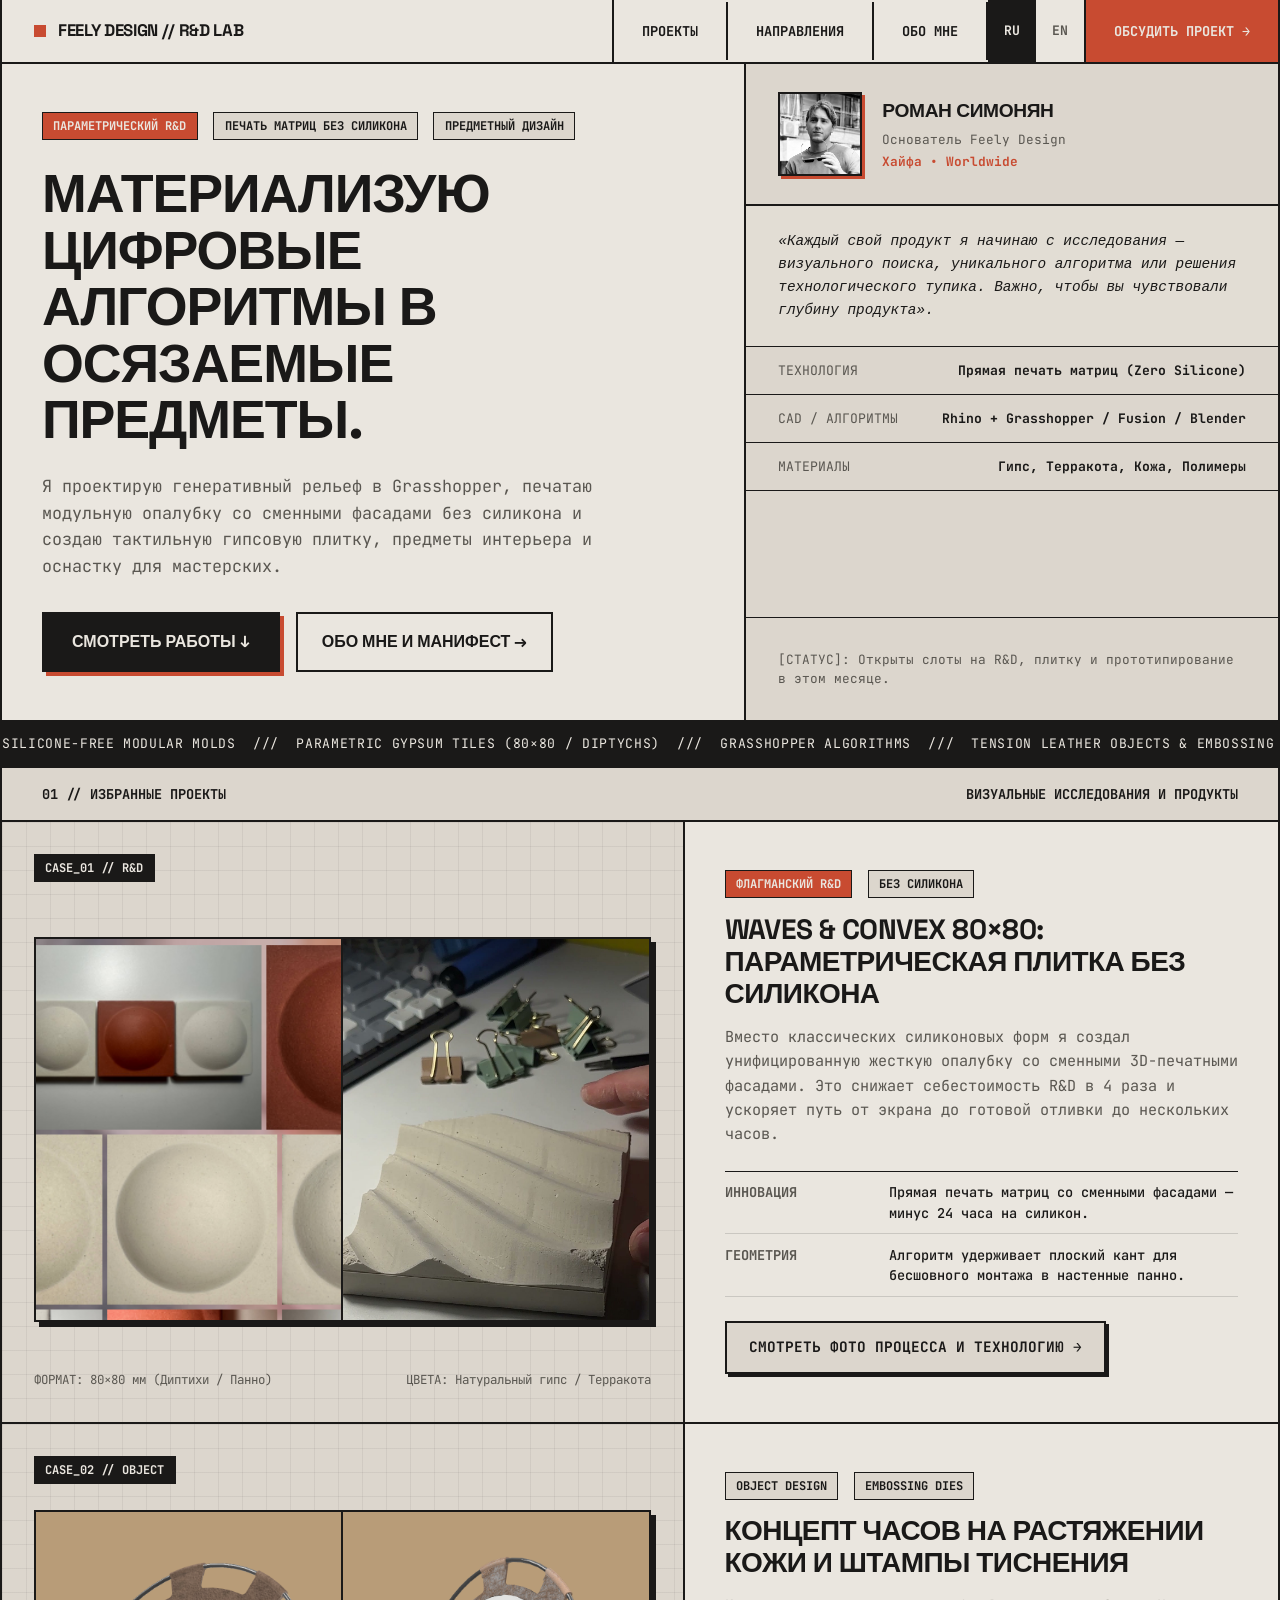
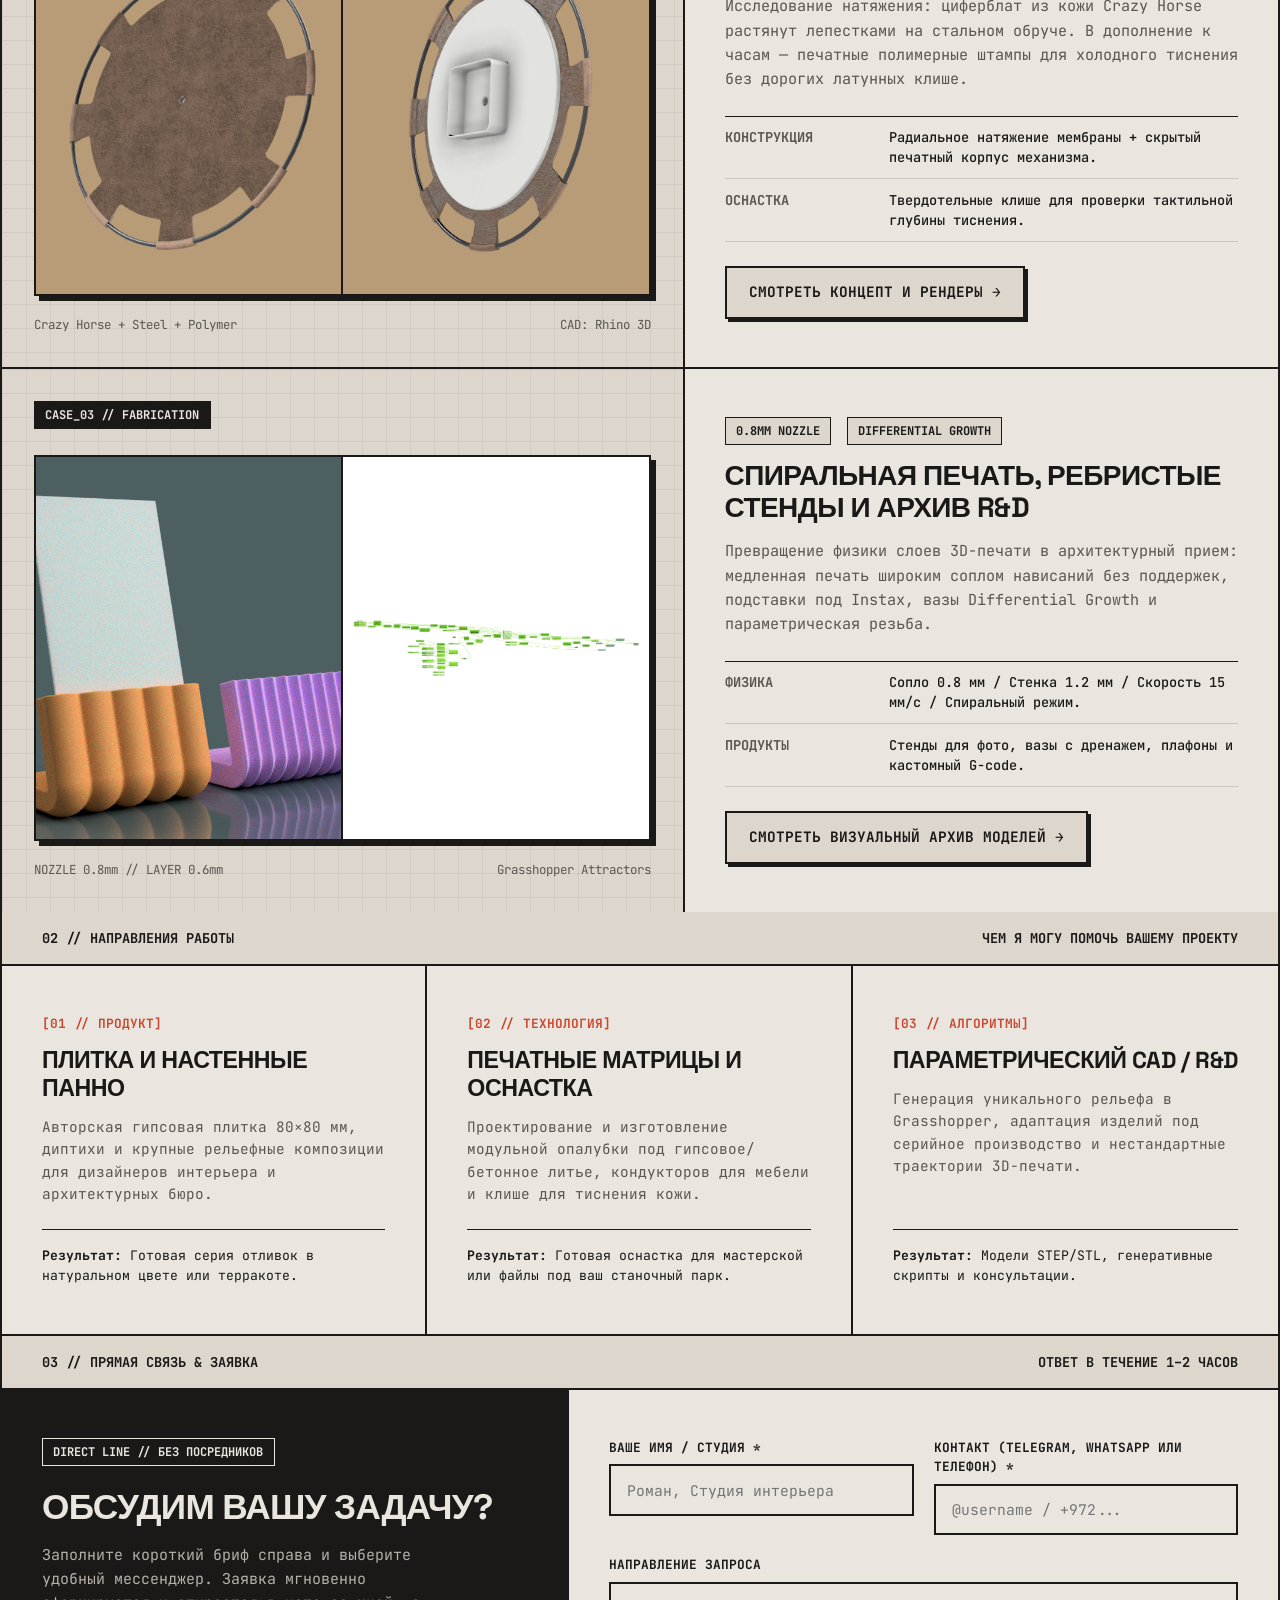
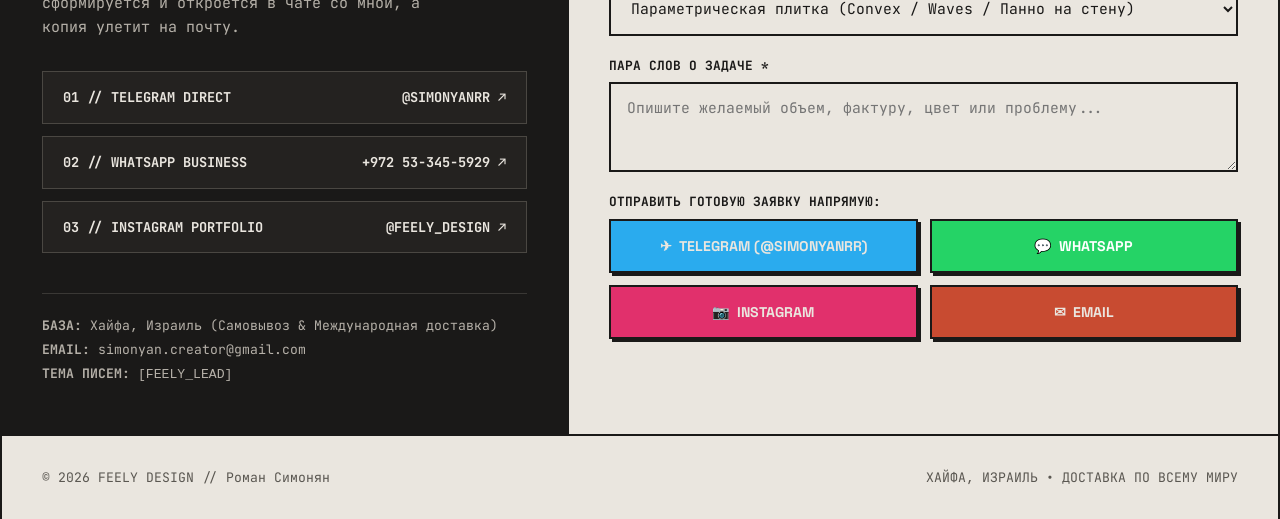
==== commit ad9219a8: "Implement global unified language persistence (RU/EN) across all pages including quotes, author name" ====
--- a/index.html
+++ b/index.html
@@ -16,10 +16,10 @@
     <header>
         <a href="index.html" class="logo-block">
             <span class="logo-indicator"></span>
-            <span>FEELY DESIGN // R&D LAB</span>
+            <span data-i18n="brand_name">FEELY DESIGN // R&D LAB</span>
         </a>
         <nav>
-            <a href="#work" data-i18n="nav_cases">Проекты</a>
+            <a href="#work" data-i18n="nav_work">Проекты</a>
             <a href="#services" data-i18n="nav_services">Направления</a>
             <a href="projects/about.html" data-i18n="nav_about">Обо мне</a>
         </nav>
@@ -32,7 +32,7 @@
         </div>
     </header>
 
-    <!-- HERO SECTION (Голос автора + ваше фото + ключевая идея) -->
+    <!-- HERO SECTION -->
     <section class="grid-row hero">
         <div class="hero-main pad-lg">
             <div>
@@ -61,9 +61,9 @@
                 <div class="author-card-header">
                     <img src="assets/img/roman_simonyan.jpg" alt="Роман Симонян" class="author-avatar-img">
                     <div class="author-title">
-                        <h3>Роман Симонян</h3>
-                        <p>Основатель Feely Design</p>
-                        <p style="color: var(--accent); font-weight: 700; margin-top: 0.2rem;">Хайфа • Worldwide</p>
+                        <h3 data-i18n="author_name">Роман Симонян</h3>
+                        <p data-i18n="author_role">Основатель Feely Design</p>
+                        <p style="color: var(--accent); font-weight: 700; margin-top: 0.2rem;" data-i18n="author_loc">Хайфа • Worldwide</p>
                     </div>
                 </div>
 
@@ -100,7 +100,7 @@
         </div>
     </div>
 
-    <!-- WORK SECTION (Секция с точной привязкой скролла) -->
+    <!-- WORK SECTION -->
     <div id="work" class="section-bar">
         <span data-i18n="sec_cases_l">01 // Избранные проекты</span>
         <span data-i18n="sec_cases_r">Визуальные исследования и продукты</span>
@@ -111,24 +111,24 @@
         <div class="grid-row case-item">
             <div class="case-visual">
                 <div>
-                    <span class="tag tag-dark">CASE_01 // МОДУЛЬНОЕ ЛИТЬЕ</span>
+                    <span class="tag tag-dark">CASE_01 // R&D</span>
                 </div>
                 <a href="projects/parametric-tiles.html" class="case-img-frame" title="Открыть кейс">
                     <div class="case-img-grid-2">
-                        <img src="assets/img/convex_collage.png" alt="Плитка Convex 80x80 в гипсе и терракоте" loading="lazy">
-                        <img src="assets/img/waves_result.jpg" alt="Плитка Waves с глубокой игрой теней" loading="lazy">
+                        <img src="assets/img/convex_collage.png" alt="Плитка Convex 80x80" loading="lazy">
+                        <img src="assets/img/waves_result.jpg" alt="Плитка Waves" loading="lazy">
                     </div>
                 </a>
                 <div style="font-size: 0.78rem; color: var(--text-muted); display: flex; justify-content: space-between;">
-                    <span>ФОРМАТ: 80×80 мм (Диптихи / Панно)</span>
-                    <span>ЦВЕТА: Натуральный гипс / Терракота</span>
+                    <span data-i18n="case1_format">ФОРМАТ: 80×80 мм (Диптихи / Панно)</span>
+                    <span data-i18n="case1_colors">ЦВЕТА: Натуральный гипс / Терракота</span>
                 </div>
             </div>
 
             <div class="case-info pad-lg">
                 <div>
-                    <span class="tag tag-accent">Флагманский R&D</span>
-                    <span class="tag">Без силикона</span>
+                    <span class="tag tag-accent" data-i18n="case1_badge_featured">Флагманский R&D</span>
+                    <span class="tag" data-i18n="case1_badge_nosilicone">Без силикона</span>
                     <h3 class="case-title" data-i18n="case1_title">Waves & Convex 80×80: Параметрическая плитка без силикона</h3>
                     <p class="case-desc" data-i18n="case1_desc">
                         Вместо классических силиконовых форм я создал унифицированную жесткую опалубку со сменными 3D-печатными фасадами. Это снижает себестоимость R&D в 4 раза и ускоряет путь от экрана до готовой отливки до нескольких часов.
@@ -156,7 +156,7 @@
         <div class="grid-row case-item">
             <div class="case-visual">
                 <div>
-                    <span class="tag tag-dark">CASE_02 // СИНТЕЗ МАТЕРИАЛОВ</span>
+                    <span class="tag tag-dark">CASE_02 // OBJECT</span>
                 </div>
                 <a href="projects/leather-clock.html" class="case-img-frame" title="Открыть кейс">
                     <div class="case-img-grid-2">
@@ -165,15 +165,15 @@
                     </div>
                 </a>
                 <div style="font-size: 0.78rem; color: var(--text-muted); display: flex; justify-content: space-between;">
-                    <span>МАТЕРИАЛЫ: Кожа Crazy Horse + Сталь + Полимер</span>
+                    <span>Crazy Horse + Steel + Polymer</span>
                     <span>CAD: Rhino 3D</span>
                 </div>
             </div>
 
             <div class="case-info pad-lg">
                 <div>
-                    <span class="tag">Предметный дизайн</span>
-                    <span class="tag">Штампы для кожи</span>
+                    <span class="tag">Object Design</span>
+                    <span class="tag">Embossing Dies</span>
                     <h3 class="case-title" data-i18n="case2_title">Концепт часов на растяжении кожи и штампы тиснения</h3>
                     <p class="case-desc" data-i18n="case2_desc">
                         Исследование натяжения: циферблат из кожи Crazy Horse растянут лепестками на стальном обруче. В дополнение к часам — печатные полимерные штампы для холодного тиснения без дорогих латунных клише.
@@ -201,7 +201,7 @@
         <div class="grid-row case-item">
             <div class="case-visual">
                 <div>
-                    <span class="tag tag-dark">CASE_03 // ЭКСТРУЗИЯ И АРХИВ</span>
+                    <span class="tag tag-dark">CASE_03 // FABRICATION</span>
                 </div>
                 <a href="projects/digital-fabrication.html" class="case-img-frame" title="Открыть кейс">
                     <div class="case-img-grid-2">
@@ -210,8 +210,8 @@
                     </div>
                 </a>
                 <div style="font-size: 0.78rem; color: var(--text-muted); display: flex; justify-content: space-between;">
-                    <span>ПАРАМЕТРЫ: Сопло 0.8 мм // Слой 0.6 мм</span>
-                    <span>АЛГОРИТМ: Grasshopper Attractors</span>
+                    <span>NOZZLE 0.8mm // LAYER 0.6mm</span>
+                    <span>Grasshopper Attractors</span>
                 </div>
             </div>
 
@@ -333,22 +333,22 @@
                 <div class="form-row-2">
                     <div class="form-group">
                         <label for="name" data-i18n="form_name">Ваше имя / Студия *</label>
-                        <input type="text" id="name" name="name" required placeholder="Например: Роман, Студия интерьера">
+                        <input type="text" id="name" name="name" required placeholder="Роман, Студия интерьера">
                     </div>
                     <div class="form-group">
                         <label for="contact-method" data-i18n="form_contact">Контакт (Telegram, WhatsApp или телефон) *</label>
-                        <input type="text" id="contact-method" name="contact" required placeholder="@username или +972...">
+                        <input type="text" id="contact-method" name="contact" required placeholder="@username / +972...">
                     </div>
                 </div>
 
                 <div class="form-group">
                     <label for="task-type" data-i18n="form_cat">Направление запроса</label>
                     <select id="task-type" name="task_type">
-                        <option value="tiles">Параметрическая плитка (Convex / Waves / Панно на стену)</option>
-                        <option value="molds">Печатные матрицы для литья гипса/бетона (без силикона)</option>
-                        <option value="objects">Предметный дизайн (Часы из кожи / Вазы / Стенды)</option>
-                        <option value="tooling">Оснастка, шаблоны и штампы для мастерских</option>
-                        <option value="cad">Параметрический CAD / Grasshopper R&D</option>
+                        <option value="tiles" data-i18n="opt_tiles">Параметрическая плитка (Convex / Waves / Панно на стену)</option>
+                        <option value="molds" data-i18n="opt_molds">Печатные матрицы для литья гипса/бетона (без силикона)</option>
+                        <option value="objects" data-i18n="opt_objects">Предметный дизайн (Часы из кожи / Вазы / Стенды)</option>
+                        <option value="tooling" data-i18n="opt_tooling">Оснастка, шаблоны и штампы для мастерских</option>
+                        <option value="cad" data-i18n="opt_cad">Параметрический CAD / Grasshopper R&D</option>
                     </select>
                 </div>
 
@@ -370,7 +370,7 @@
                             <span>📷</span> <span>Instagram</span>
                         </button>
                         <button type="button" class="btn-dispatch email" data-dispatch="email">
-                            <span>✉</span> <span>На Почту</span>
+                            <span>✉</span> <span>Email</span>
                         </button>
                     </div>
                 </div>
@@ -382,8 +382,8 @@
 
     <!-- FOOTER -->
     <footer>
-        <div>© 2026 FEELY DESIGN // РОМАН СИМОНЯН</div>
-        <div>ХАЙФА, ИЗРАИЛЬ • ДОСТАВКА ПО ВСЕМУ МИРУ</div>
+        <div>© 2026 FEELY DESIGN // <span data-i18n="author_name">РОМАН СИМОНЯН</span></div>
+        <div data-i18n="footer_loc">ХАЙФА, ИЗРАИЛЬ • ДОСТАВКА ПО ВСЕМУ МИРУ</div>
     </footer>
 
     <script src="assets/js/main.js"></script>
